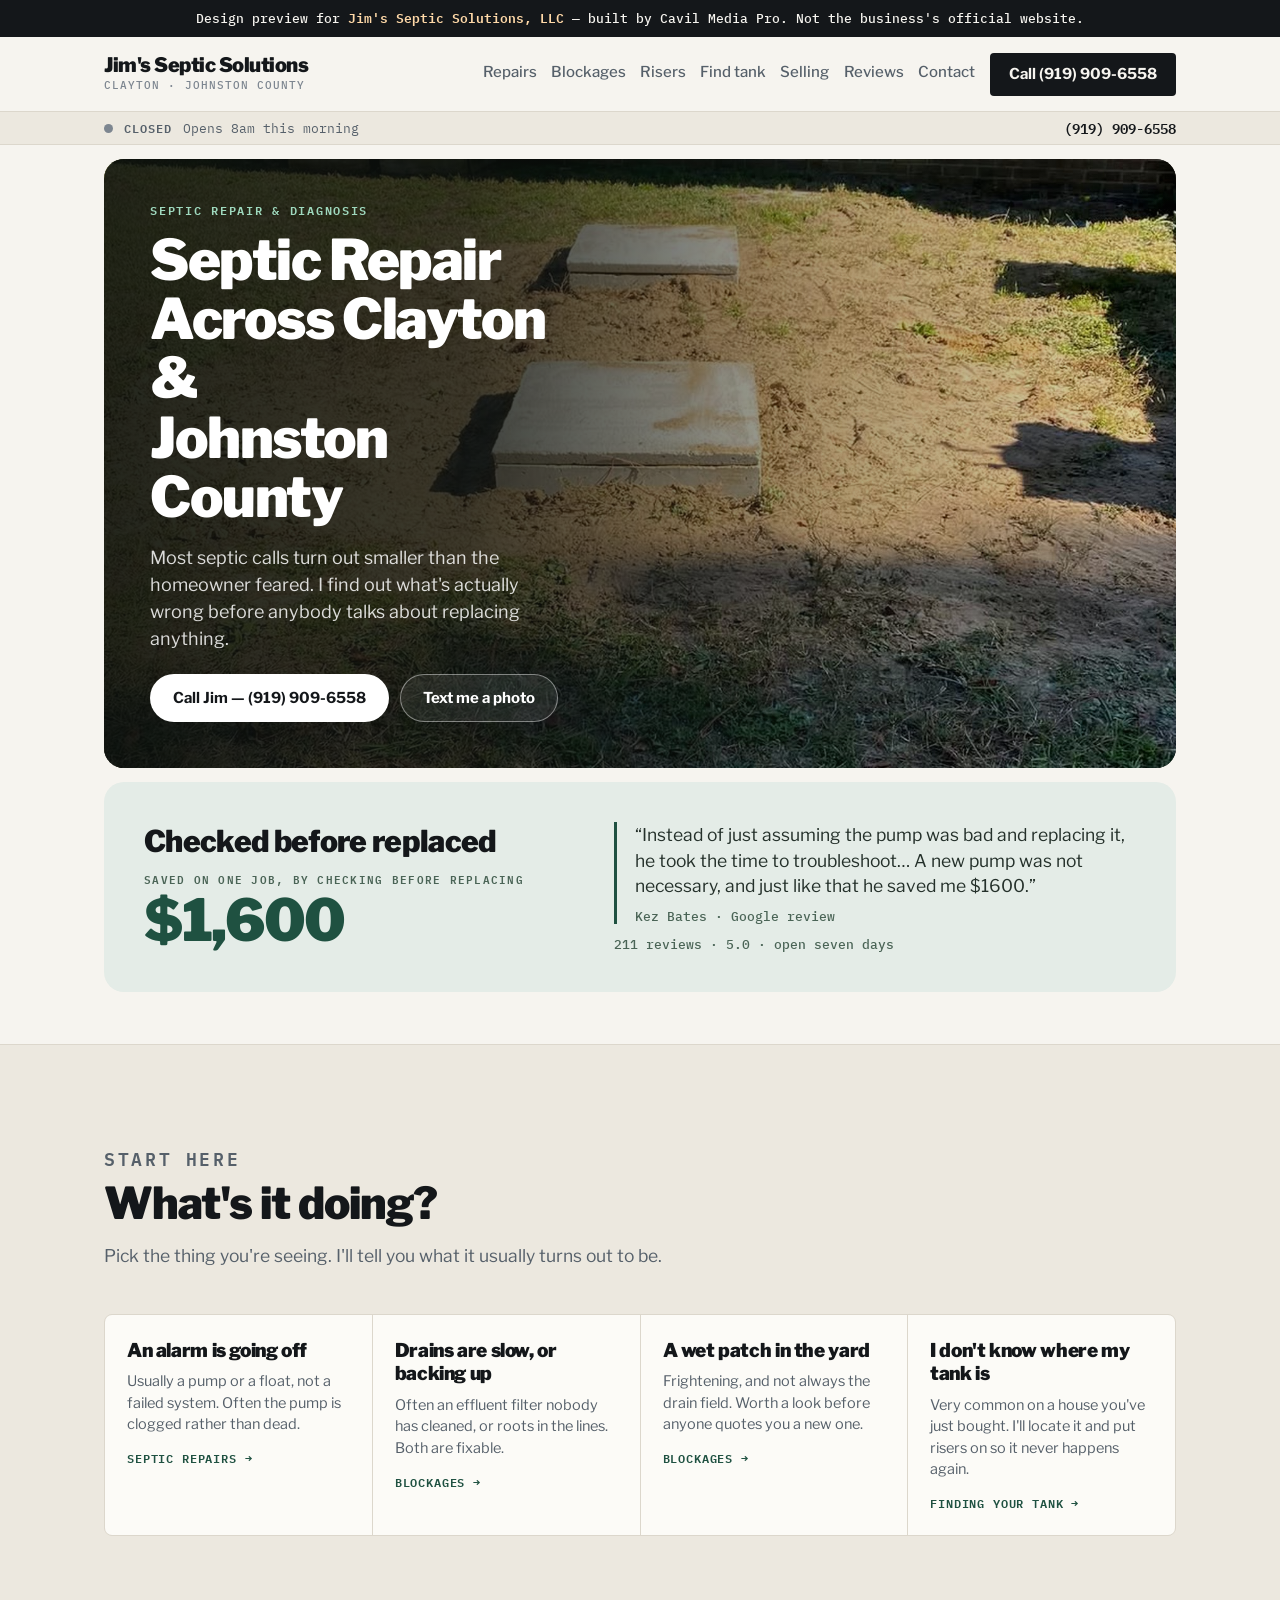
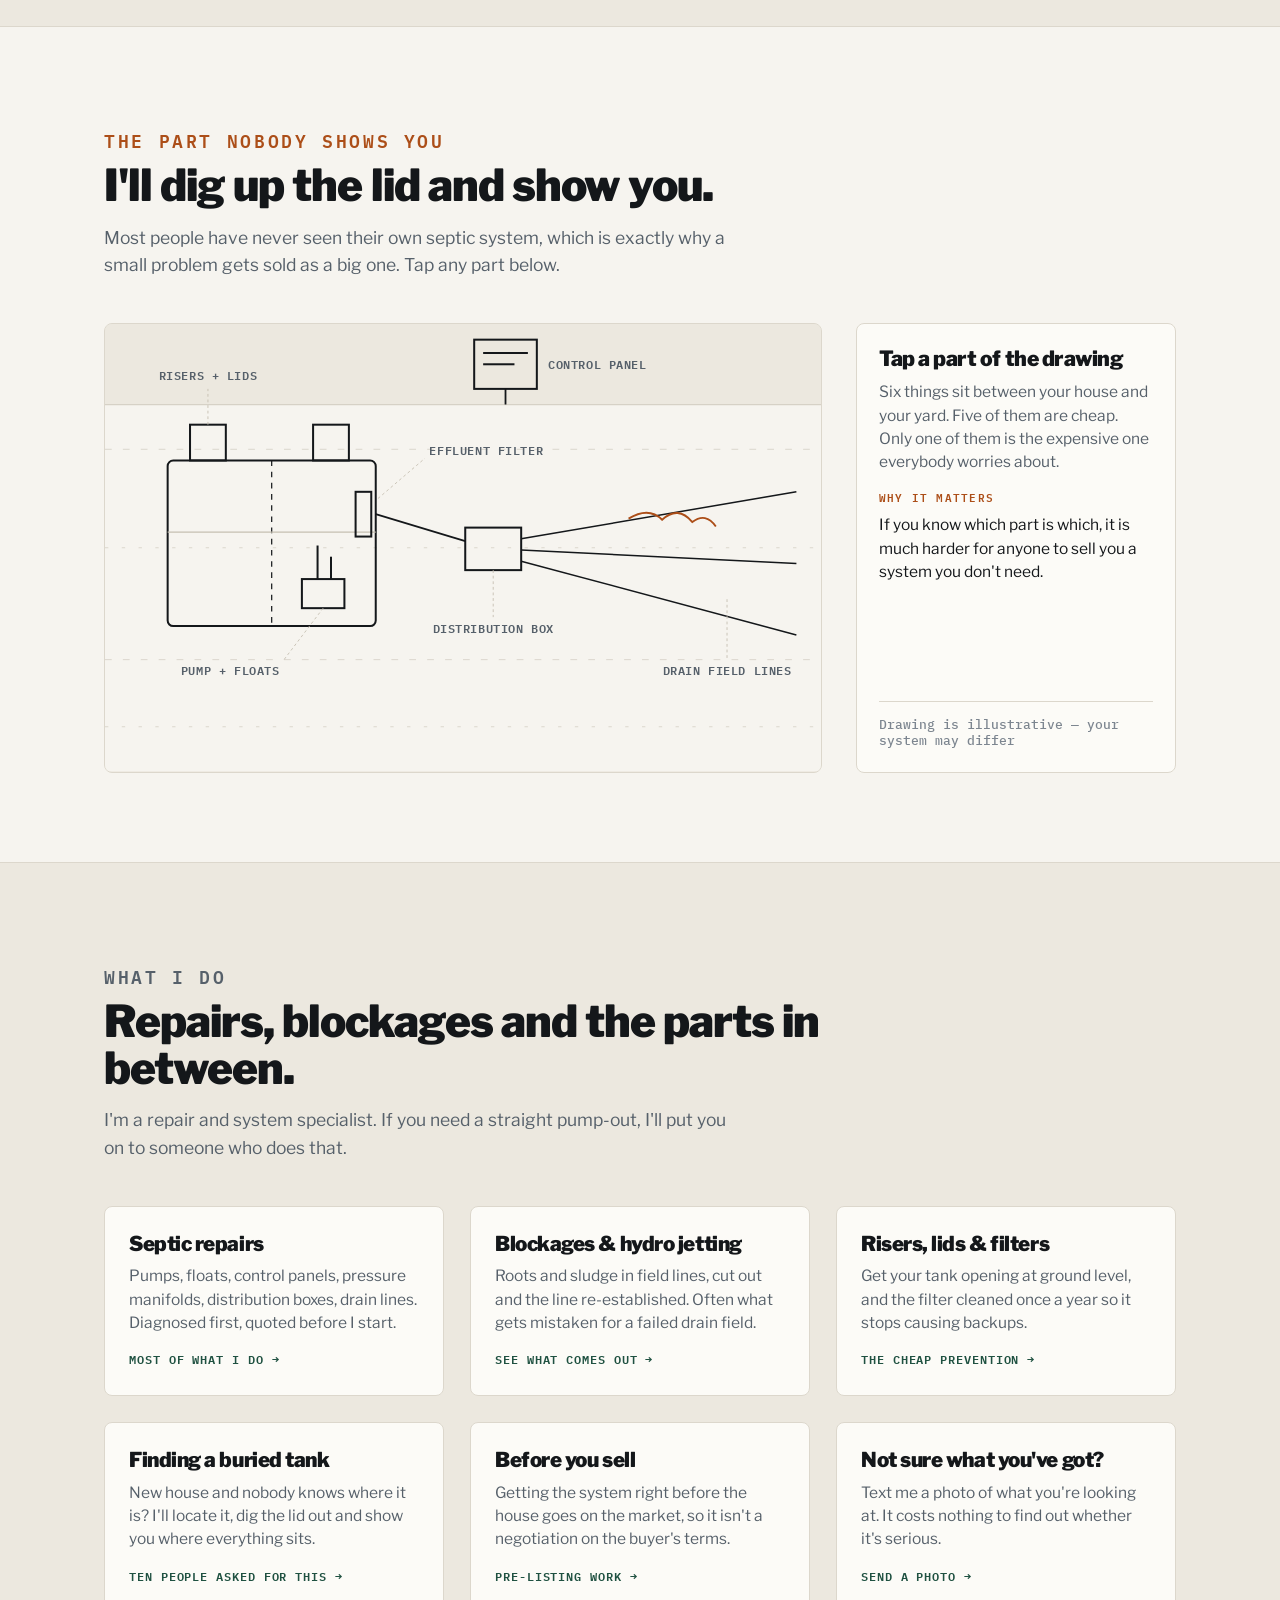
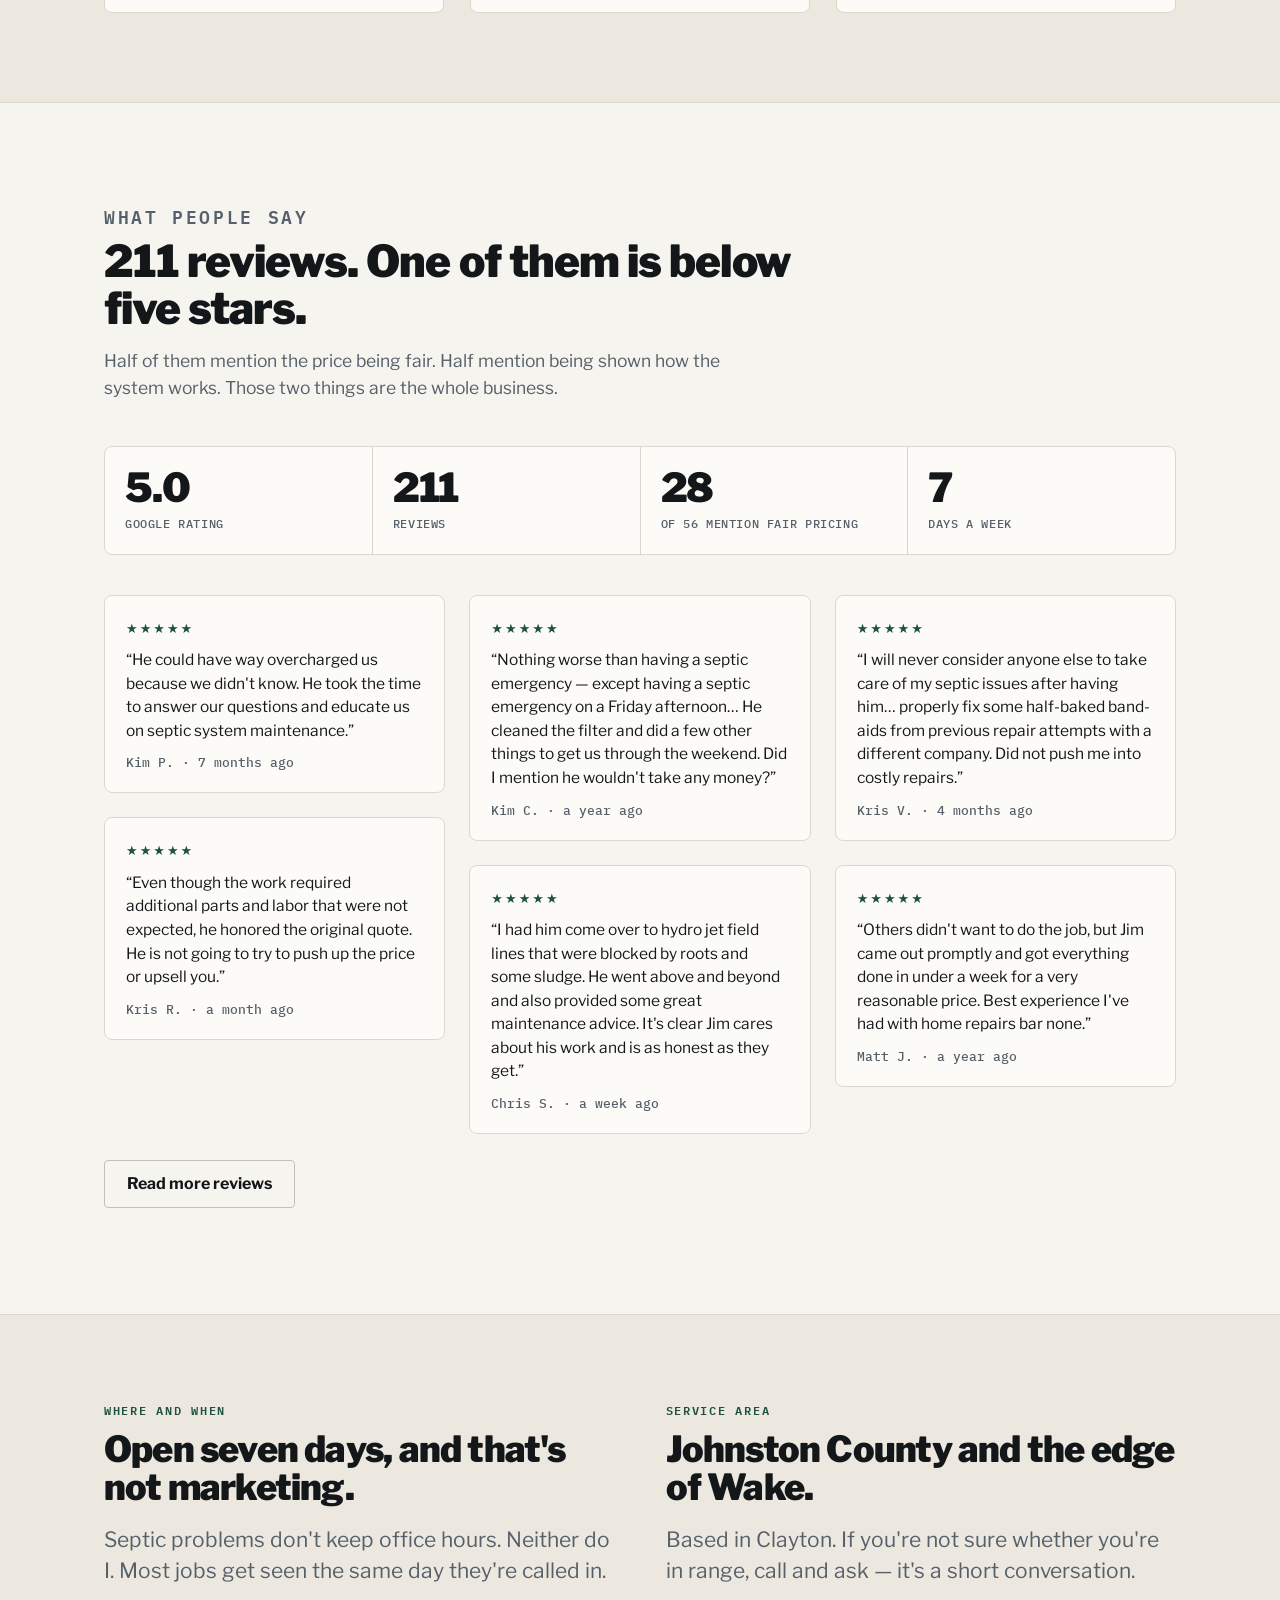
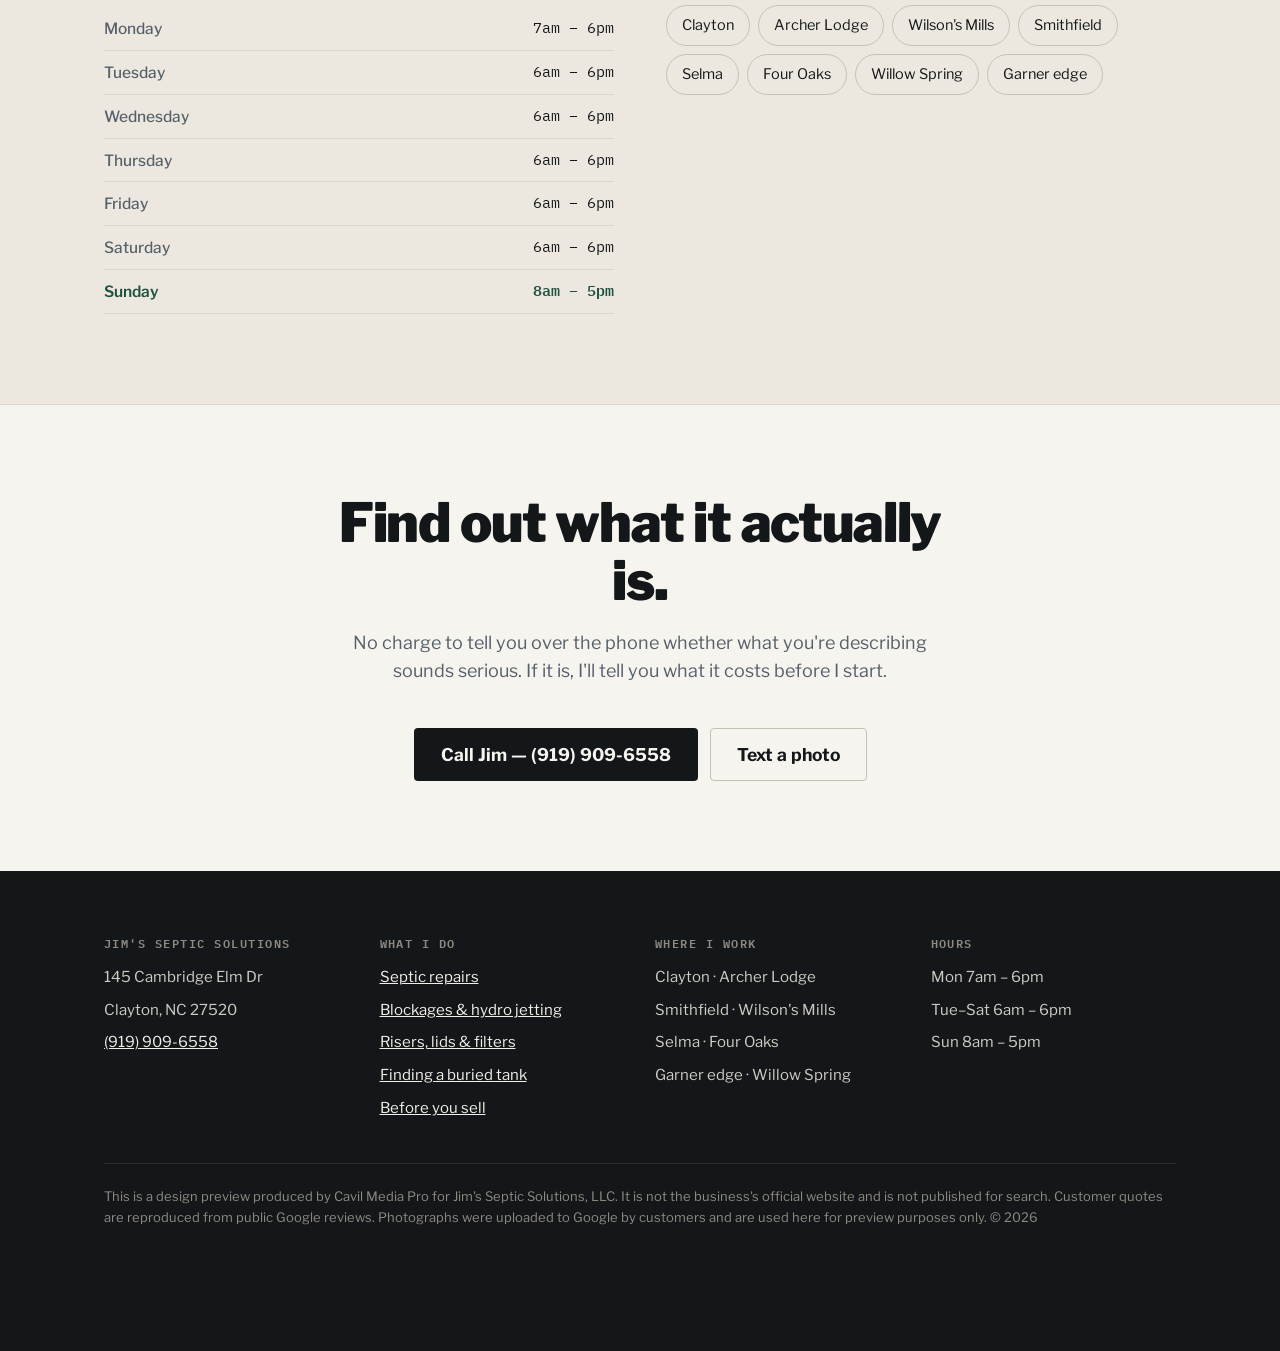
==== index.html @ 931495bd "Design preview for Jim's Septic Solutions, LLC Eight-page static site, hand-written HTML with one st" ====
<!DOCTYPE html>
<html lang="en">
<head>
<meta charset="utf-8">
<meta name="viewport" content="width=device-width,initial-scale=1">
<meta name="robots" content="noindex, nofollow">
<meta property="og:type" content="website">
<meta property="og:site_name" content="Jim's Septic Solutions — design preview">
<meta property="og:image" content="https://cavilmediapro.github.io/jims-septic-preview/og.png">
<meta property="og:image:width" content="1200">
<meta property="og:image:height" content="630">
<meta name="twitter:card" content="summary_large_image">
<meta name="twitter:image" content="https://cavilmediapro.github.io/jims-septic-preview/og.png">
<link rel="preconnect" href="https://fonts.googleapis.com">
<link rel="preconnect" href="https://fonts.gstatic.com" crossorigin>
<link href="https://fonts.googleapis.com/css2?family=Libre+Franklin:wght@400;500;600;700;900&family=IBM+Plex+Mono:wght@400;500;600&display=swap" rel="stylesheet">
<link rel="stylesheet" href="tokens.css">
<link rel="stylesheet" href="site.css">
<link rel="icon" href="data:image/svg+xml,%3Csvg xmlns=%27http://www.w3.org/2000/svg%27 viewBox=%270 0 32 32%27%3E%3Crect width=%2732%27 height=%2732%27 rx=%274%27 fill=%27%2314171A%27/%3E%3Ctext x=%2716%27 y=%2723%27 font-family=%27Helvetica,Arial%27 font-size=%2719%27 font-weight=%27700%27 fill=%27%23F6F4EF%27 text-anchor=%27middle%27%3EJ%3C/text%3E%3C/svg%3E">
<script type="application/ld+json">
{
  "@context": "https://schema.org",
  "@type": "LocalBusiness",
  "additionalType": "https://schema.org/HomeAndConstructionBusiness",
  "name": "Jim's Septic Solutions, LLC",
  "description": "Septic repair and system specialist serving Clayton and Johnston County, North Carolina.",
  "telephone": "+1-919-909-6558",
  "address": {
    "@type": "PostalAddress",
    "streetAddress": "145 Cambridge Elm Dr",
    "addressLocality": "Clayton",
    "addressRegion": "NC",
    "postalCode": "27520",
    "addressCountry": "US"
  },
  "geo": { "@type": "GeoCoordinates", "latitude": 35.579391, "longitude": -78.5367365 },
  "openingHoursSpecification": [
    { "@type": "OpeningHoursSpecification", "dayOfWeek": "Monday", "opens": "07:00", "closes": "18:00" },
    { "@type": "OpeningHoursSpecification", "dayOfWeek": ["Tuesday","Wednesday","Thursday","Friday","Saturday"], "opens": "06:00", "closes": "18:00" },
    { "@type": "OpeningHoursSpecification", "dayOfWeek": "Sunday", "opens": "08:00", "closes": "17:00" }
  ],
  "areaServed": [
    { "@type": "City", "name": "Clayton" }, { "@type": "City", "name": "Smithfield" },
    { "@type": "City", "name": "Selma" }, { "@type": "City", "name": "Four Oaks" },
    { "@type": "City", "name": "Archer Lodge" }, { "@type": "City", "name": "Wilson\u0027s Mills" },
    { "@type": "AdministrativeArea", "name": "Johnston County, NC" }
  ],
  "knowsAbout": ["Septic repair","Hydro jetting","Septic risers and lids","Effluent filters","Distribution boxes","Drain field lines","Septic pumps and floats"]
}
</script>
<title>Septic repair in Clayton, NC — Jim's Septic Solutions</title>
<meta name="description" content="Septic repair, blockages, risers and filters in Clayton and Johnston County. 211 Google reviews at 5.0. Open seven days. Call (919) 909-6558.">
<meta property="og:title" content="Septic repair in Clayton, NC — Jim's Septic Solutions">
<meta property="og:description" content="Septic repair, blockages, risers and filters in Clayton and Johnston County. 211 Google reviews at 5.0. Open seven days. Call (919) 909-6558.">
<meta property="og:url" content="https://cavilmediapro.github.io/jims-septic-preview/index.html">
<meta name="twitter:title" content="Septic repair in Clayton, NC — Jim's Septic Solutions">
<meta name="twitter:description" content="Septic repair, blockages, risers and filters in Clayton and Johnston County. 211 Google reviews at 5.0. Open seven days. Call (919) 909-6558.">
</head>
<body>
<div class="demo"><div class="wrap"><span>Design preview for <b>Jim's Septic Solutions, LLC</b> &mdash; built by Cavil Media Pro. Not the business's official website.</span></div></div>
<header class="hdr"><div class="wrap">
  <a class="brand" href="index.html" aria-current="page"><b>Jim's Septic Solutions</b><span>Clayton &middot; Johnston County</span></a>
  <button class="menubtn" aria-expanded="false" aria-controls="nav">Menu</button>
  <nav class="nav" id="nav" aria-label="Main">
    <a href="repair.html">Repairs</a>
    <a href="blockages.html">Blockages</a>
    <a href="risers.html">Risers</a>
    <a href="find-your-tank.html">Find tank</a>
    <a href="selling.html">Selling</a>
    <a href="reviews.html">Reviews</a>
    <a href="contact.html">Contact</a>
  </nav>
  <a class="btn btn-pri callbtn" href="tel:+19199096558">Call (919) 909-6558</a>
  <a class="btn quotebtn" href="sms:+19199096558">Free quote</a>
</div></header>
<div class="hours"><div class="wrap">
  <span class="dot"></span><span class="st">Open now</span>
  <span class="rest">&mdash;</span>
  <a class="tel" href="tel:+19199096558">(919) 909-6558</a>
</div></div>

<main>
<section class="hero dc"><div class="wrap">
  <div class="dccard">
    <img src="img/hero-risers.jpg" alt="Two finished septic access riser lids set flush in a lawn after a job in Johnston County" width="1800" height="971" fetchpriority="high">
    <div class="scrim"></div>
    <div class="in">
      <p class="kick">Septic repair &amp; diagnosis</p>
      <h1>
        <span class="ln"><i>Septic Repair</i></span>
        <span class="ln"><i>Across Clayton &amp;</i></span>
        <span class="ln"><i>Johnston County</i></span>
      </h1>
      <p class="lede">Most septic calls turn out smaller than the homeowner feared. I find out what's actually wrong before anybody talks about replacing anything.</p>
      <div class="btns">
        <a class="b w" href="tel:+19199096558">Call Jim &mdash; (919) 909-6558</a>
        <a class="b g" href="sms:+19199096558">Text me a photo</a>
      </div>
    </div>
  </div>

  <div class="proofpanel">
    <div>
      <h2>Checked before replaced</h2>
      <div class="lab">Saved on one job, by checking before replacing</div>
      <div class="fig" data-count="1600">$0</div>
    </div>
    <div>
      <blockquote>
        <p>&ldquo;Instead of just assuming the pump was bad and replacing it, he took the time to troubleshoot&hellip; A new pump was not necessary, and just like that he saved me $1600.&rdquo;</p>
        <cite>Kez Bates &middot; Google review</cite>
      </blockquote>
      <div class="meta">211 reviews &middot; 5.0 &middot; open seven days</div>
    </div>
  </div>
</div></section>

<section class="band sunk"><div class="wrap">
  <div class="shead up">
    <p class="kick">Start here</p>
    <h2>What's it doing?</h2>
    <p>Pick the thing you're seeing. I'll tell you what it usually turns out to be.</p>
  </div>
  <div class="triage up">
    <a href="repair.html">
      <div class="sym">An alarm is going off</div>
      <div class="ans">Usually a pump or a float, not a failed system. Often the pump is clogged rather than dead.</div>
      <div class="go">Septic repairs &rarr;</div>
    </a>
    <a href="blockages.html">
      <div class="sym">Drains are slow, or backing up</div>
      <div class="ans">Often an effluent filter nobody has cleaned, or roots in the lines. Both are fixable.</div>
      <div class="go">Blockages &rarr;</div>
    </a>
    <a href="blockages.html">
      <div class="sym">A wet patch in the yard</div>
      <div class="ans">Frightening, and not always the drain field. Worth a look before anyone quotes you a new one.</div>
      <div class="go">Blockages &rarr;</div>
    </a>
    <a href="find-your-tank.html">
      <div class="sym">I don't know where my tank is</div>
      <div class="ans">Very common on a house you've just bought. I'll locate it and put risers on so it never happens again.</div>
      <div class="go">Finding your tank &rarr;</div>
    </a>
  </div>
</div></section>

<section class="band"><div class="wrap">
  <div class="shead up">
    <p class="kick sig">The part nobody shows you</p>
    <h2>I'll dig up the lid and show you.</h2>
    <p>Most people have never seen their own septic system, which is exactly why a small problem gets sold as a big one. Tap any part below.</p>
  </div>
  <div class="cutwrap up">
    <div class="cutstage">
      <svg viewBox="0 0 640 400" role="img" aria-label="Cutaway drawing of a septic system. Select a part to read about it.">
        <rect x="0" y="0" width="640" height="72" fill="var(--c-sunk)"/>
        <g class="reveal">
          <rect x="0" y="72" width="640" height="328" fill="var(--c-paper)"/>
          <g class="soil">
            <line x1="0" y1="72" x2="640" y2="72" stroke-width="1.2"/>
            <line x1="0" y1="112" x2="640" y2="112" stroke-dasharray="6 10" stroke-width=".8"/>
            <line x1="0" y1="200" x2="640" y2="200" stroke-dasharray="3 12" stroke-width=".8"/>
            <line x1="0" y1="300" x2="640" y2="300" stroke-dasharray="6 10" stroke-width=".8"/>
            <line x1="0" y1="360" x2="640" y2="360" stroke-dasharray="3 12" stroke-width=".8"/>
          </g>
          <!-- tank -->
          <rect x="56" y="122" width="186" height="148" rx="5" fill="none" stroke="var(--c-ink)" stroke-width="1.8"/>
          <line x1="149" y1="122" x2="149" y2="270" stroke="var(--c-ink)" stroke-width="1.1" stroke-dasharray="5 5"/>
          <line x1="56" y1="186" x2="242" y2="186" stroke="var(--c-line2)" stroke-width="1"/>
          <!-- pipes -->
          <line x1="242" y1="170" x2="322" y2="194" stroke="var(--c-ink)" stroke-width="1.6"/>
          <line x1="358" y1="58" x2="358" y2="72" stroke="var(--c-ink)" stroke-width="1.6"/>
          <!-- field lines -->
          <line x1="372" y1="192" x2="618" y2="150" stroke="var(--c-ink)" stroke-width="1.3"/>
          <line x1="372" y1="202" x2="618" y2="214" stroke="var(--c-ink)" stroke-width="1.3"/>
          <line x1="372" y1="212" x2="618" y2="278" stroke="var(--c-ink)" stroke-width="1.3"/>
          <path d="M468 174 q18 -11 30 1 q14 -13 27 2 q12 -9 21 4" fill="none" stroke="var(--c-signal)" stroke-width="1.7"/>
        </g>

        <g class="part" data-name="Risers and lids"
           data-what="The way into your tank. If the lid is buried under a foot of dirt, nobody can inspect, pump or repair anything without digging first."
           data-goes="What goes wrong"
           data-fix="Lids crack, risers crack, or there are none at all. I install risers so the tank opens at ground level, and I've repaired cracked ones by plastic welding rather than replacing them."
           data-src="From his own Facebook post, and the Wyler Family review">
          <rect class="shape" x="76" y="90" width="32" height="32"/>
          <rect class="shape" x="186" y="90" width="32" height="32"/>
          <line class="lead" x1="92" y1="90" x2="92" y2="58"/>
          <text class="tag" x="92" y="50" text-anchor="middle">RISERS + LIDS</text>
          <rect class="hit" x="60" y="40" width="175" height="90"/>
        </g>

        <g class="part" data-name="The effluent filter"
           data-what="A cartridge in the outlet of your tank that stops solids reaching the drain field. It is the cheapest part of the whole system."
           data-goes="What goes wrong"
           data-fix="It clogs, and the symptoms look exactly like a failing system: slow drains, backing up, water where it shouldn't be. It needs pulling out and cleaning about once a year."
           data-src="His own words on Facebook, July 2026">
          <rect class="shape" x="224" y="150" width="14" height="40"/>
          <line class="lead" x1="244" y1="156" x2="286" y2="120"/>
          <text class="tag" x="290" y="117">EFFLUENT FILTER</text>
          <rect class="hit" x="216" y="104" width="160" height="92"/>
        </g>

        <g class="part" data-name="Pump and floats"
           data-what="On a pump system, this is what lifts effluent out to the field, and the floats tell it when to run."
           data-goes="What goes wrong"
           data-fix="When an alarm goes off, most people are told the pump is dead. Often it is clogged, or the wiring has been spliced badly by whoever came last. I troubleshoot it before anybody buys a new one."
           data-src="From the Kez Bates review">
          <rect class="shape" x="176" y="228" width="38" height="26"/>
          <line class="shape" x1="190" y1="228" x2="190" y2="198"/>
          <line class="shape" x1="202" y1="228" x2="202" y2="208"/>
          <line class="lead" x1="195" y1="254" x2="160" y2="300"/>
          <text class="tag" x="156" y="314" text-anchor="end">PUMP + FLOATS</text>
          <rect class="hit" x="60" y="220" width="160" height="104"/>
        </g>

        <g class="part" data-name="The control panel"
           data-what="The box on a post near the tank. It runs the pump and the alarm."
           data-goes="What goes wrong"
           data-fix="Panels corrode, breakers fail, and old wiring gets patched instead of fixed. It can be rewired and a new panel and post set without touching the rest of the system."
           data-src="From the Kris Robertson review">
          <rect class="shape" x="330" y="14" width="56" height="44"/>
          <line class="shape" x1="338" y1="26" x2="378" y2="26"/>
          <line class="shape" x1="338" y1="36" x2="366" y2="36"/>
          <text class="tag" x="396" y="40">CONTROL PANEL</text>
          <rect class="hit" x="322" y="6" width="190" height="66"/>
        </g>

        <g class="part" data-name="Distribution box"
           data-what="The junction that splits flow evenly between the drain field lines. Usually called a d-box."
           data-goes="What goes wrong"
           data-fix="Concrete d-boxes crumble, and then one line takes all the flow and drowns while the others stay dry. Replacing the box is a far smaller job than replacing a field."
           data-src="From the Matt Johnson and Franklin Williams reviews">
          <rect class="shape" x="322" y="182" width="50" height="38"/>
          <line class="lead" x1="347" y1="220" x2="347" y2="262"/>
          <text class="tag" x="347" y="276" text-anchor="middle">DISTRIBUTION BOX</text>
          <rect class="hit" x="312" y="172" width="120" height="112"/>
        </g>

        <g class="part" data-name="Drain field lines"
           data-what="The perforated pipes that let treated water soak back into the ground. This is the expensive part, and the part everyone is afraid of."
           data-goes="What goes wrong"
           data-fix="Roots and sludge block them. Hydro jetting cuts the roots out and re-establishes the line. A blocked field is not automatically a failed field."
           data-src="From the Chris Sexton review">
          <line class="shape" x1="470" y1="168" x2="560" y2="182" stroke-opacity="0"/>
          <line class="lead" x1="556" y1="246" x2="556" y2="300"/>
          <text class="tag" x="556" y="314" text-anchor="middle">DRAIN FIELD LINES</text>
          <rect class="hit" x="440" y="130" width="200" height="190"/>
        </g>
      </svg>
    </div>
    <aside class="cutinfo" aria-live="polite">
      <h3>Tap a part of the drawing</h3>
      <p class="what">Six things sit between your house and your yard. Five of them are cheap. Only one of them is the expensive one everybody worries about.</p>
      <div class="goes">Why it matters</div>
      <p class="fix">If you know which part is which, it is much harder for anyone to sell you a system you don't need.</p>
      <div class="hint">Drawing is illustrative &mdash; your system may differ</div>
    </aside>
  </div>
</div></section>

<section class="band sunk"><div class="wrap">
  <div class="shead up">
    <p class="kick">What I do</p>
    <h2>Repairs, blockages and the parts in between.</h2>
    <p>I'm a repair and system specialist. If you need a straight pump-out, I'll put you on to someone who does that.</p>
  </div>
  <div class="svcs up">
    <a class="svc" href="repair.html">
      <h3>Septic repairs</h3>
      <p>Pumps, floats, control panels, pressure manifolds, distribution boxes, drain lines. Diagnosed first, quoted before I start.</p>
      <span class="pill">Most of what I do &rarr;</span>
    </a>
    <a class="svc" href="blockages.html">
      <h3>Blockages &amp; hydro jetting</h3>
      <p>Roots and sludge in field lines, cut out and the line re-established. Often what gets mistaken for a failed drain field.</p>
      <span class="pill">See what comes out &rarr;</span>
    </a>
    <a class="svc" href="risers.html">
      <h3>Risers, lids &amp; filters</h3>
      <p>Get your tank opening at ground level, and the filter cleaned once a year so it stops causing backups.</p>
      <span class="pill">The cheap prevention &rarr;</span>
    </a>
    <a class="svc" href="find-your-tank.html">
      <h3>Finding a buried tank</h3>
      <p>New house and nobody knows where it is? I'll locate it, dig the lid out and show you where everything sits.</p>
      <span class="pill">Ten people asked for this &rarr;</span>
    </a>
    <a class="svc" href="selling.html">
      <h3>Before you sell</h3>
      <p>Getting the system right before the house goes on the market, so it isn't a negotiation on the buyer's terms.</p>
      <span class="pill">Pre-listing work &rarr;</span>
    </a>
    <a class="svc" href="contact.html">
      <h3>Not sure what you've got?</h3>
      <p>Text me a photo of what you're looking at. It costs nothing to find out whether it's serious.</p>
      <span class="pill">Send a photo &rarr;</span>
    </a>
  </div>
</div></section>

<section class="band"><div class="wrap">
  <div class="shead up">
    <p class="kick">What people say</p>
    <h2>211 reviews. One of them is below five stars.</h2>
    <p>Half of them mention the price being fair. Half mention being shown how the system works. Those two things are the whole business.</p>
  </div>
  <div class="statrow up">
    <div class="stat"><b>5.0</b><span>Google rating</span></div>
    <div class="stat"><b>211</b><span>Reviews</span></div>
    <div class="stat"><b>28</b><span>Of 56 mention fair pricing</span></div>
    <div class="stat"><b>7</b><span>Days a week</span></div>
  </div>
  <div class="revgrid up">
    <div class="rev"><div class="stars">&#9733;&#9733;&#9733;&#9733;&#9733;</div>
      <p>&ldquo;He could have way overcharged us because we didn't know. He took the time to answer our questions and educate us on septic system maintenance.&rdquo;</p>
      <cite>Kim P. &middot; 7 months ago</cite></div>
    <div class="rev"><div class="stars">&#9733;&#9733;&#9733;&#9733;&#9733;</div>
      <p>&ldquo;Even though the work required additional parts and labor that were not expected, he honored the original quote. He is not going to try to push up the price or upsell you.&rdquo;</p>
      <cite>Kris R. &middot; a month ago</cite></div>
    <div class="rev"><div class="stars">&#9733;&#9733;&#9733;&#9733;&#9733;</div>
      <p>&ldquo;Nothing worse than having a septic emergency &mdash; except having a septic emergency on a Friday afternoon&hellip; He cleaned the filter and did a few other things to get us through the weekend. Did I mention he wouldn't take any money?&rdquo;</p>
      <cite>Kim C. &middot; a year ago</cite></div>
    <div class="rev"><div class="stars">&#9733;&#9733;&#9733;&#9733;&#9733;</div>
      <p>&ldquo;I had him come over to hydro jet field lines that were blocked by roots and some sludge. He went above and beyond and also provided some great maintenance advice. It's clear Jim cares about his work and is as honest as they get.&rdquo;</p>
      <cite>Chris S. &middot; a week ago</cite></div>
    <div class="rev"><div class="stars">&#9733;&#9733;&#9733;&#9733;&#9733;</div>
      <p>&ldquo;I will never consider anyone else to take care of my septic issues after having him&hellip; properly fix some half-baked band-aids from previous repair attempts with a different company. Did not push me into costly repairs.&rdquo;</p>
      <cite>Kris V. &middot; 4 months ago</cite></div>
    <div class="rev"><div class="stars">&#9733;&#9733;&#9733;&#9733;&#9733;</div>
      <p>&ldquo;Others didn't want to do the job, but Jim came out promptly and got everything done in under a week for a very reasonable price. Best experience I've had with home repairs bar none.&rdquo;</p>
      <cite>Matt J. &middot; a year ago</cite></div>
  </div>
  <p class="up" style="margin-top:26px"><a class="btn btn-sec" href="reviews.html">Read more reviews</a></p>
</div></section>

<section class="band sunk"><div class="wrap">
  <div class="areacols">
    <div class="up">
      <p class="kick">Where and when</p>
      <h2 style="font-size:clamp(25px,3.4vw,36px);margin:13px 0 18px">Open seven days, and that's not marketing.</h2>
      <p class="lede" style="margin-bottom:20px">Septic problems don't keep office hours. Neither do I. Most jobs get seen the same day they're called in.</p>
      <table class="hrs">
        <tr data-day="1"><th>Monday</th><td>7am &ndash; 6pm</td></tr>
        <tr data-day="2"><th>Tuesday</th><td>6am &ndash; 6pm</td></tr>
        <tr data-day="3"><th>Wednesday</th><td>6am &ndash; 6pm</td></tr>
        <tr data-day="4"><th>Thursday</th><td>6am &ndash; 6pm</td></tr>
        <tr data-day="5"><th>Friday</th><td>6am &ndash; 6pm</td></tr>
        <tr data-day="6"><th>Saturday</th><td>6am &ndash; 6pm</td></tr>
        <tr data-day="0"><th>Sunday</th><td>8am &ndash; 5pm</td></tr>
      </table>
    </div>
    <div class="up">
      <p class="kick">Service area</p>
      <h2 style="font-size:clamp(25px,3.4vw,36px);margin:13px 0 18px">Johnston County and the edge of Wake.</h2>
      <p class="lede" style="margin-bottom:18px">Based in Clayton. If you're not sure whether you're in range, call and ask &mdash; it's a short conversation.</p>
      <ul class="towns">
        <li><a href="contact.html">Clayton</a></li>
        <li><a href="contact.html">Archer Lodge</a></li>
        <li><a href="contact.html">Wilson's Mills</a></li>
        <li><a href="contact.html">Smithfield</a></li>
        <li><a href="contact.html">Selma</a></li>
        <li><a href="contact.html">Four Oaks</a></li>
        <li><a href="contact.html">Willow Spring</a></li>
        <li><a href="contact.html">Garner edge</a></li>
      </ul>
    </div>
  </div>
</div></section>

<section class="band"><div class="wrap narrow closing up">
  <h2>Find out what it actually is.</h2>
  <p>No charge to tell you over the phone whether what you're describing sounds serious. If it is, I'll tell you what it costs before I start.</p>
  <div class="herocta" style="justify-content:center">
    <a class="btn btn-pri btn-lg" href="tel:+19199096558">Call Jim &mdash; (919) 909-6558</a>
    <a class="btn btn-sec btn-lg" href="sms:+19199096558">Text a photo</a>
  </div>
</div></section>
</main>
<footer class="ft"><div class="wrap">
  <div class="cols">
    <div>
      <h4>Jim's Septic Solutions</h4>
      <ul>
        <li>145 Cambridge Elm Dr</li>
        <li>Clayton, NC 27520</li>
        <li><a href="tel:+19199096558">(919) 909-6558</a></li>
      </ul>
    </div>
    <div>
      <h4>What I do</h4>
      <ul>
        <li><a href="repair.html">Septic repairs</a></li>
        <li><a href="blockages.html">Blockages &amp; hydro jetting</a></li>
        <li><a href="risers.html">Risers, lids &amp; filters</a></li>
        <li><a href="find-your-tank.html">Finding a buried tank</a></li>
        <li><a href="selling.html">Before you sell</a></li>
      </ul>
    </div>
    <div>
      <h4>Where I work</h4>
      <ul>
        <li>Clayton &middot; Archer Lodge</li>
        <li>Smithfield &middot; Wilson's Mills</li>
        <li>Selma &middot; Four Oaks</li>
        <li>Garner edge &middot; Willow Spring</li>
      </ul>
    </div>
    <div>
      <h4>Hours</h4>
      <ul>
        <li>Mon 7am &ndash; 6pm</li>
        <li>Tue&ndash;Sat 6am &ndash; 6pm</li>
        <li>Sun 8am &ndash; 5pm</li>
      </ul>
    </div>
  </div>
  <p class="fine">This is a design preview produced by Cavil Media Pro for Jim's Septic Solutions, LLC. It is not the business's official website and is not published for search. Customer quotes are reproduced from public Google reviews. Photographs were uploaded to Google by customers and are used here for preview purposes only. &copy; <span data-year></span></p>
</div></footer>
<nav class="callbar" aria-label="Quick contact">
  <a href="tel:+19199096558">Call Jim</a>
  <a class="alt" href="sms:+19199096558">Text a photo</a>
</nav>
<script src="site.js"></script>

</body>
</html>
---- tokens.css ----
/* Generated from tokens.json — do not edit by hand. */
:root {
  --c-paper: oklch(96.73% 0.0070 88.64);       /* #F6F4EF */
  --c-surface: oklch(98.77% 0.0054 95.10);       /* #FCFBF7 */
  --c-sunk: oklch(93.16% 0.0128 86.83);       /* #ECE8DF */
  --c-ink: oklch(20.27% 0.0076 248.20);       /* #14171A */
  --c-muted: oklch(48.40% 0.0204 248.25);       /* #56606A */
  --c-faint: oklch(61.59% 0.0185 250.94);       /* #7D8690 */
  --c-line: oklch(88.01% 0.0159 86.43);       /* #DCD7CC */
  --c-line2: oklch(80.88% 0.0204 87.53);       /* #C6C0B2 */
  --c-green: oklch(39.56% 0.0607 169.28);       /* #1F5141 */
  --c-green2: oklch(48.05% 0.0730 169.54);       /* #2C6B57 */
  --c-greenpale: oklch(93.56% 0.0108 158.84);       /* #E4ECE7 */
  --c-signal: oklch(53.61% 0.1384 45.85);       /* #AC4E18 */
  --c-signalpale: oklch(93.67% 0.0230 61.23);       /* #F6E7DB */
  --c-white: oklch(100.00% 0.0000 89.88);       /* #FFFFFF */
  --r-sm: 3px;
  --r-md: 4px;
  --r-lg: 8px;
  --r-xl: 14px;
  --m-out: cubic-bezier(.2,.75,.25,1);
  --m-inout: cubic-bezier(.4,0,.2,1);
  --m-hover: 180ms;
  --m-enter: 420ms;
  --m-head: 720ms;
  --m-scene: 1250ms;
  --m-stagger: 90ms;
  --m-rise: 12px;
  --font-display: 'Libre Franklin', system-ui, -apple-system, 'Segoe UI', sans-serif;
  --font-mono: 'IBM Plex Mono', ui-monospace, Menlo, monospace;
  --background: oklch(96.73% 0.0070 88.64);
  --foreground: oklch(20.27% 0.0076 248.20);
  --card: oklch(98.77% 0.0054 95.10);
  --card-foreground: oklch(20.27% 0.0076 248.20);
  --popover: oklch(98.77% 0.0054 95.10);
  --popover-foreground: oklch(20.27% 0.0076 248.20);
  --primary: oklch(39.56% 0.0607 169.28);
  --primary-foreground: oklch(100.00% 0.0000 89.88);
  --secondary: oklch(93.16% 0.0128 86.83);
  --secondary-foreground: oklch(20.27% 0.0076 248.20);
  --muted: oklch(93.16% 0.0128 86.83);
  --muted-foreground: oklch(48.40% 0.0204 248.25);
  --accent: oklch(93.67% 0.0230 61.23);
  --accent-foreground: oklch(53.61% 0.1384 45.85);
  --destructive: oklch(53.61% 0.1384 45.85);
  --destructive-foreground: oklch(100.00% 0.0000 89.88);
  --border: oklch(88.01% 0.0159 86.43);
  --input: oklch(80.88% 0.0204 87.53);
  --ring: oklch(48.05% 0.0730 169.54);
  --radius: 4px;
}
---- site.css ----
/* Jim's Septic Solutions — "The Second Opinion"
   Design system applied. Tokens live in tokens.css (generated from tokens.json). */

*,*::before,*::after{box-sizing:border-box}
html{-webkit-text-size-adjust:100%}
body{margin:0;background:var(--c-paper);color:var(--c-ink);
  font:400 17px/1.58 var(--font-display);-webkit-font-smoothing:antialiased}
img{max-width:100%;display:block}
a{color:inherit}
h1,h2,h3,h4{margin:0;letter-spacing:-.022em;line-height:1.06;font-weight:900}
p{margin:0 0 1em}
.wrap{max-width:1140px;margin:0 auto;padding:0 clamp(18px,4vw,34px)}
.narrow{max-width:760px}
.mono{font-family:var(--font-mono);font-variant-numeric:tabular-nums}
.kick{font:600 11.5px/1 var(--font-mono);letter-spacing:.15em;text-transform:uppercase;color:var(--c-green)}
.kick.sig{color:var(--c-signal)}
.lede{font-size:clamp(18px,2.1vw,21px);line-height:1.5;color:var(--c-muted)}
.sr{position:absolute;width:1px;height:1px;overflow:hidden;clip:rect(0 0 0 0);white-space:nowrap}
:focus-visible{outline:2.5px solid var(--c-green2);outline-offset:3px;border-radius:2px}

/* ---------- demo banner ---------- */
.demo{background:var(--c-ink);color:var(--c-paper);font:500 13px/1.4 var(--font-mono);padding:9px 0}
.demo .wrap{display:flex;gap:10px;align-items:center;justify-content:center;text-align:center;flex-wrap:wrap}
.demo b{color:#FFD9A8;font-weight:600}

/* ---------- header ---------- */
.hdr{border-bottom:1px solid var(--c-line);background:var(--c-paper);position:relative;z-index:30}
.hdr .wrap{display:flex;align-items:center;gap:clamp(8px,1.2vw,18px);min-height:74px;flex-wrap:nowrap}
.brand{display:flex;flex-direction:column;text-decoration:none;flex:0 0 auto}
.brand b{font:900 20px/1 var(--font-display);letter-spacing:-.025em}
.brand span{font:500 10.5px/1.3 var(--font-mono);letter-spacing:.1em;text-transform:uppercase;color:var(--c-faint);margin-top:4px}
.nav{display:flex;gap:clamp(9px,1.1vw,17px);margin-left:auto;align-items:center;min-width:0}
.nav a{white-space:nowrap;font-size:15px;font-weight:500;text-decoration:none;color:var(--c-muted);padding:6px 0;border-bottom:2px solid transparent}
.nav a:hover{color:var(--c-ink)}
.nav a[aria-current="page"]{color:var(--c-ink);border-bottom-color:var(--c-green)}
.hdr .callbtn,.hdr .quotebtn{flex:0 0 auto}
.hdr .quotebtn{background:var(--c-green);color:#fff;border-radius:999px;padding:12px 17px;font-size:14.5px;white-space:nowrap}
.hdr .quotebtn:hover{background:var(--c-green2)}
.menubtn{display:none;margin-left:auto;background:none;border:1px solid var(--c-line2);border-radius:var(--r-md);
  padding:9px 13px;font:600 14px var(--font-display);cursor:pointer}
@media(max-width:1180px){.nav a{font-size:14.2px}}
@media(max-width:1040px){.hdr .callbtn{padding:13px 16px;font-size:15px}}
@media(max-width:1340px){.hdr .quotebtn{display:none}}
@media(max-width:900px){
  .nav{display:none}
  .nav.open{display:flex;position:absolute;top:100%;left:0;right:0;background:var(--c-surface);
    border-bottom:1px solid var(--c-line);flex-direction:column;align-items:stretch;gap:0;padding:6px 0;
    box-shadow:0 18px 40px -22px rgba(20,23,26,.4)}
  .nav.open a{padding:13px clamp(18px,4vw,34px);border-bottom:0;font-size:16.5px;white-space:normal}
  .menubtn{display:block}
  .hdr .callbtn{display:none}
}

/* ---------- open / closed strip ---------- */
.hours{background:var(--c-sunk);border-bottom:1px solid var(--c-line)}
.hours .wrap{display:flex;align-items:center;gap:11px;padding-top:9px;padding-bottom:9px;flex-wrap:wrap}
.hours .dot{width:9px;height:9px;border-radius:50%;background:var(--c-green);flex:0 0 auto}
.hours .dot.shut{background:var(--c-faint)}
.hours .st{font:600 12px/1 var(--font-mono);letter-spacing:.09em;text-transform:uppercase;color:var(--c-green)}
.hours .st.shut{color:var(--c-muted)}
.hours .rest{font:400 13px/1 var(--font-mono);color:var(--c-muted)}
.hours .tel{margin-left:auto;font:600 14px/1 var(--font-mono);text-decoration:none;color:var(--c-ink)}

/* ---------- buttons ---------- */
.hdr .callbtn{white-space:nowrap;padding:13px 18px;font-size:15px}
.btn{display:inline-flex;align-items:center;justify-content:center;gap:9px;border:1.5px solid transparent;
  border-radius:var(--r-md);font:700 16px/1 var(--font-display);padding:15px 22px;cursor:pointer;
  text-decoration:none;transition:background var(--m-hover) var(--m-out),color var(--m-hover) var(--m-out),
  border-color var(--m-hover) var(--m-out),transform var(--m-hover) var(--m-out)}
.btn:active{transform:translateY(1px)}
.btn-pri{background:var(--c-ink);color:var(--c-paper)}
.btn-pri:hover{background:var(--c-green)}
.btn-sec{background:transparent;color:var(--c-ink);border-color:var(--c-line2)}
.btn-sec:hover{border-color:var(--c-ink);background:var(--c-surface)}
.btn-lg{font-size:17.5px;padding:17px 26px}

/* ---------- hero ---------- */
.hero{padding:clamp(40px,7vw,86px) 0 clamp(34px,5vw,60px)}
.hero h1{font-size:clamp(38px,7.1vw,78px);max-width:15ch;margin:18px 0 0}
.hero h1 .ln{display:block;overflow:hidden}
.hero h1 .ln>i{display:block;font-style:normal;transform:translateY(104%);opacity:0;
  animation:rise var(--m-head) var(--m-out) forwards}
.hero h1 .ln:nth-child(2)>i{animation-delay:var(--m-stagger)}
.hero h1 .ln:nth-child(3)>i{animation-delay:calc(var(--m-stagger)*2)}
@keyframes rise{to{transform:translateY(0);opacity:1}}
.hero .sub{margin:26px 0 0;max-width:46ch;font-size:clamp(17px,2vw,20px);line-height:1.5;color:var(--c-muted)}
.heroproof{display:grid;grid-template-columns:minmax(0,1.05fr) minmax(0,1fr);gap:clamp(22px,4vw,54px);
  align-items:end;margin-top:clamp(30px,4.5vw,50px)}
@media(max-width:820px){.heroproof{grid-template-columns:1fr;align-items:start;gap:26px}}
.saved .lab{font:600 11px/1.35 var(--font-mono);letter-spacing:.12em;text-transform:uppercase;color:var(--c-muted);margin-bottom:9px}
.saved .fig{font:900 clamp(50px,8.6vw,86px)/.92 var(--font-display);letter-spacing:-.035em;color:var(--c-green);font-variant-numeric:tabular-nums}
.saved .because{margin-top:11px;font-size:15.5px;color:var(--c-muted);max-width:30ch}
blockquote.pull{margin:0;border-left:3px solid var(--c-green);padding-left:19px}
blockquote.pull p{font-size:clamp(17px,2vw,19.5px);line-height:1.46;margin:0 0 9px}
blockquote.pull cite{font:500 13px var(--font-mono);color:var(--c-muted);font-style:normal}
.herocta{display:flex;gap:12px;flex-wrap:wrap;align-items:center;margin-top:clamp(28px,4vw,42px)}
.herocta .note{font:500 13.5px var(--font-mono);color:var(--c-muted)}

/* ---------- section furniture ---------- */
section.band{padding:clamp(48px,7vw,96px) 0;border-top:1px solid var(--c-line)}
section.band.sunk{background:var(--c-sunk)}
.shead{max-width:60ch;margin-bottom:clamp(26px,3.6vw,44px)}
.shead h2{font-size:clamp(27px,4.1vw,44px);margin:13px 0 0}
.shead p{margin:15px 0 0;font-size:17.5px;color:var(--c-muted);max-width:52ch}

/* ---------- triage ---------- */
.triage{display:grid;grid-template-columns:repeat(auto-fit,minmax(224px,1fr));gap:1px;background:var(--c-line);
  border:1px solid var(--c-line);border-radius:var(--r-lg);overflow:hidden}
.triage a{background:var(--c-surface);padding:24px 22px 22px;text-decoration:none;display:block;
  transition:background var(--m-hover) var(--m-out)}
.triage a:hover{background:var(--c-greenpale)}
.triage .sym{font:900 19px/1.25 var(--font-display);letter-spacing:-.02em;margin-bottom:9px}
.triage .ans{font-size:14.5px;line-height:1.47;color:var(--c-muted)}
.triage .go{margin-top:13px;font:600 12px var(--font-mono);letter-spacing:.07em;text-transform:uppercase;color:var(--c-green)}

/* ---------- cutaway ---------- */
.cutwrap{display:grid;grid-template-columns:minmax(0,1fr) 320px;gap:clamp(18px,3vw,34px);align-items:stretch}
@media(max-width:900px){.cutwrap{grid-template-columns:1fr}}
.cutstage{background:var(--c-sunk);border:1px solid var(--c-line);border-radius:var(--r-lg);overflow:hidden;position:relative}
section.band.sunk .cutstage{background:var(--c-surface)}
.cutstage svg{display:block;width:100%;height:auto}
.part{cursor:pointer}
.part .hit{fill:transparent}
.part .shape{fill:none;stroke:var(--c-ink);stroke-width:1.8;transition:stroke var(--m-hover) var(--m-out)}
.part .tag{font:600 10.5px var(--font-mono);fill:var(--c-muted);letter-spacing:.05em;transition:fill var(--m-hover) var(--m-out)}
.part .lead{stroke:var(--c-line2);stroke-width:.8;stroke-dasharray:2.5 2.5}
.part:hover .shape,.part[aria-pressed="true"] .shape{stroke:var(--c-signal);stroke-width:2.6}
.part:hover .tag,.part[aria-pressed="true"] .tag{fill:var(--c-signal)}
.soil line{stroke:var(--c-line2);opacity:.6}
.reveal{clip-path:inset(0 0 100% 0)}
.reveal.shown{animation:dig var(--m-scene) var(--m-out) forwards}
@keyframes dig{to{clip-path:inset(0 0 0 0)}}
.cutinfo{background:var(--c-surface);border:1px solid var(--c-line);border-radius:var(--r-lg);padding:24px 22px;
  display:flex;flex-direction:column}
section.band.sunk .cutinfo{background:var(--c-paper)}
.cutinfo h3{font-size:21px;margin:0 0 10px}
.cutinfo .what{font-size:15.5px;line-height:1.5;color:var(--c-muted);margin:0 0 14px}
.cutinfo .goes{font:600 11px var(--font-mono);letter-spacing:.11em;text-transform:uppercase;color:var(--c-signal);margin-bottom:7px}
.cutinfo .fix{font-size:15.5px;line-height:1.5;margin:0 0 16px}
.cutinfo .hint{margin-top:auto;font:500 12.5px var(--font-mono);color:var(--c-faint);padding-top:14px;border-top:1px solid var(--c-line)}

/* ---------- services ---------- */
.svcs{display:grid;grid-template-columns:repeat(auto-fit,minmax(272px,1fr));gap:clamp(16px,2.4vw,26px)}
.svc{background:var(--c-surface);border:1px solid var(--c-line);border-radius:var(--r-lg);padding:26px 24px;
  text-decoration:none;display:flex;flex-direction:column;transition:border-color var(--m-hover) var(--m-out),transform var(--m-hover) var(--m-out)}
.svc:hover{border-color:var(--c-ink);transform:translateY(-2px)}
.svc h3{font-size:20.5px;margin:0 0 10px}
.svc p{font-size:15.5px;line-height:1.5;color:var(--c-muted);margin:0 0 15px}
.svc .pill{margin-top:auto;font:600 11.5px var(--font-mono);letter-spacing:.08em;text-transform:uppercase;color:var(--c-green)}

/* ---------- proof ---------- */
.revgrid{columns:3 300px;column-gap:clamp(16px,2.3vw,24px)}
.rev{break-inside:avoid;background:var(--c-surface);border:1px solid var(--c-line);border-radius:var(--r-lg);
  padding:22px 21px;margin-bottom:clamp(16px,2.3vw,24px)}
section.band.sunk .rev{background:var(--c-paper)}
.rev .stars{color:var(--c-green);font-size:13px;letter-spacing:2px;margin-bottom:10px}
.rev p{font-size:15.5px;line-height:1.52;margin:0 0 12px}
.rev cite{font:500 12.5px var(--font-mono);color:var(--c-muted);font-style:normal;display:block}
.statrow{display:grid;grid-template-columns:repeat(auto-fit,minmax(150px,1fr));gap:1px;background:var(--c-line);
  border:1px solid var(--c-line);border-radius:var(--r-lg);overflow:hidden;margin-bottom:clamp(26px,3.6vw,40px)}
.stat{background:var(--c-surface);padding:21px 20px}
section.band.sunk .stat{background:var(--c-paper)}
.stat b{display:block;font:900 clamp(29px,3.9vw,40px)/1 var(--font-display);letter-spacing:-.03em;font-variant-numeric:tabular-nums}
.stat span{display:block;margin-top:8px;font:500 12px/1.4 var(--font-mono);letter-spacing:.05em;text-transform:uppercase;color:var(--c-muted)}

/* ---------- area ---------- */
.areacols{display:grid;grid-template-columns:minmax(0,1fr) minmax(0,1fr);gap:clamp(24px,4vw,56px)}
@media(max-width:800px){.areacols{grid-template-columns:1fr}}
.towns{display:flex;flex-wrap:wrap;gap:8px;margin-top:4px;padding:0;list-style:none}
.towns li a{display:block;text-decoration:none;border:1px solid var(--c-line2);border-radius:999px;
  padding:8px 15px;font-size:14.5px;transition:background var(--m-hover) var(--m-out),border-color var(--m-hover) var(--m-out)}
.towns li a:hover{background:var(--c-ink);color:var(--c-paper);border-color:var(--c-ink)}
table.hrs{width:100%;border-collapse:collapse;font-size:15.5px}
table.hrs th,table.hrs td{text-align:left;padding:10px 0;border-bottom:1px solid var(--c-line)}
table.hrs th{font:500 15.5px var(--font-display);color:var(--c-muted);font-weight:500}
table.hrs td{font-family:var(--font-mono);font-size:14.5px;text-align:right;font-variant-numeric:tabular-nums}
table.hrs tr.today th,table.hrs tr.today td{color:var(--c-green);font-weight:600}

/* ---------- closing ---------- */
.closing{text-align:center}
.closing h2{font-size:clamp(30px,5vw,54px);max-width:17ch;margin:0 auto 20px}
.closing p{max-width:48ch;margin:0 auto 28px;font-size:18px;color:var(--c-muted)}

/* ---------- footer ---------- */
footer.ft{background:var(--c-ink);color:#CFCCC4;padding:clamp(40px,5vw,62px) 0 110px;font-size:15px}
footer.ft a{color:#F2EFE8}
footer.ft .cols{display:grid;grid-template-columns:repeat(auto-fit,minmax(200px,1fr));gap:30px}
footer.ft h4{font:600 11.5px var(--font-mono);letter-spacing:.13em;text-transform:uppercase;color:#8E8A81;margin:0 0 13px;font-weight:600}
footer.ft ul{list-style:none;margin:0;padding:0}
footer.ft li{margin-bottom:9px}
footer.ft .fine{margin-top:34px;padding-top:22px;border-top:1px solid #2B2E31;font-size:13px;color:#8E8A81;line-height:1.6}

/* ---------- sticky phone bar ---------- */
.callbar{position:fixed;left:0;right:0;bottom:0;z-index:50;display:none;gap:1px;background:var(--c-line2);
  border-top:1px solid var(--c-line2);box-shadow:0 -10px 30px -18px rgba(20,23,26,.5)}
.callbar a{flex:1;background:var(--c-ink);color:var(--c-paper);text-align:center;padding:15px 8px;
  font:700 15.5px var(--font-display);text-decoration:none}
.callbar a.alt{background:var(--c-surface);color:var(--c-ink)}
@media(max-width:900px){.callbar{display:flex}body{padding-bottom:58px}}

/* ---------- entrances ---------- */
.up{opacity:0;transform:translateY(var(--m-rise))}
.up.in{animation:upin var(--m-enter) var(--m-out) forwards}
@keyframes upin{to{opacity:1;transform:none}}

@media(prefers-reduced-motion:reduce){
  *,*::before,*::after{animation-duration:.001ms!important;animation-delay:0ms!important;transition-duration:.001ms!important}
  .hero h1 .ln>i,.up{opacity:1!important;transform:none!important}
  .reveal{clip-path:none!important}
}

/* ---------- inner pages ---------- */
.phead{padding:clamp(34px,5.4vw,66px) 0 clamp(26px,3.6vw,42px)}
.phead h1{font-size:clamp(33px,5.6vw,60px);max-width:17ch;margin:15px 0 0}
.phead .lede{margin-top:19px;max-width:54ch}
.prose{max-width:66ch}
.prose h3{font-size:clamp(21px,2.6vw,27px);margin:38px 0 13px}
.prose h3:first-child{margin-top:0}
.prose p{font-size:17.5px;line-height:1.62;margin:0 0 1.05em}
.prose ul{margin:0 0 1.3em;padding-left:1.15em}
.prose li{font-size:17.5px;line-height:1.56;margin-bottom:.6em}
.prose li::marker{color:var(--c-green)}
.prose strong{font-weight:700}
.twocol{display:grid;grid-template-columns:minmax(0,1.25fr) minmax(0,1fr);gap:clamp(26px,4.4vw,58px);align-items:start}
@media(max-width:860px){.twocol{grid-template-columns:1fr}}
figure.shot{margin:0;border:1px solid var(--c-line);border-radius:var(--r-lg);overflow:hidden;background:var(--c-surface)}
figure.shot img{width:100%;height:auto}
figure.shot figcaption{padding:13px 16px;font:500 13px/1.5 var(--font-mono);color:var(--c-muted);border-top:1px solid var(--c-line)}
.sticknote{position:sticky;top:22px}
.callout{background:var(--c-greenpale);border-left:3px solid var(--c-green);border-radius:0 var(--r-md) var(--r-md) 0;
  padding:20px 22px;margin:28px 0}
.callout p{margin:0;font-size:17px;line-height:1.55}
.callout .lab{font:600 11px var(--font-mono);letter-spacing:.12em;text-transform:uppercase;color:var(--c-green);margin-bottom:8px}
.pricebox{border:1px solid var(--c-line2);border-radius:var(--r-lg);padding:22px 24px;background:var(--c-surface)}
.pricebox h4{font:900 19px var(--font-display);margin:0 0 10px}
.pricebox p{font-size:15.5px;line-height:1.55;color:var(--c-muted);margin:0}
.faq{border-top:1px solid var(--c-line)}
.faq details{border-bottom:1px solid var(--c-line)}
.faq summary{cursor:pointer;list-style:none;padding:19px 0;font:700 18px var(--font-display);display:flex;gap:14px;align-items:flex-start}
.faq summary::-webkit-details-marker{display:none}
.faq summary::after{content:"+";margin-left:auto;color:var(--c-green);font-weight:700;font-size:21px;line-height:1}
.faq details[open] summary::after{content:"\2212"}
.faq details p{margin:0 0 19px;font-size:16.5px;line-height:1.6;color:var(--c-muted);max-width:62ch}
.contactgrid{display:grid;grid-template-columns:repeat(auto-fit,minmax(246px,1fr));gap:clamp(16px,2.4vw,24px)}
.ccard{background:var(--c-surface);border:1px solid var(--c-line);border-radius:var(--r-lg);padding:24px 22px}
.ccard h3{font-size:19px;margin:0 0 9px}
.ccard p{font-size:15.5px;line-height:1.52;color:var(--c-muted);margin:0 0 13px}
.ccard a.big{font:700 20px var(--font-mono);text-decoration:none;color:var(--c-ink)}

/* ---------- hero: DC pattern (contained photo card + proof panel) ---------- */
.hero.dc{padding:14px 0 clamp(30px,4.4vw,52px)}
.dccard{position:relative;border-radius:20px;overflow:hidden;background:#2A2622;
  min-height:clamp(360px,42vw,500px);display:flex;align-items:center}
.dccard>img{position:absolute;inset:0;width:100%;height:100%;object-fit:cover;object-position:60% 55%}
.dccard .scrim{position:absolute;inset:0;
  background:linear-gradient(90deg,rgba(12,16,13,.90) 0%,rgba(12,16,13,.80) 34%,rgba(12,16,13,.34) 68%,rgba(12,16,13,.12) 100%)}
@media(max-width:760px){
  .dccard{min-height:clamp(540px,122vw,680px);align-items:flex-end}
  .dccard>img{object-position:58% 40%}
  .dccard .scrim{background:linear-gradient(180deg,rgba(12,16,13,.10) 0%,rgba(12,16,13,.22) 26%,rgba(12,16,13,.72) 54%,rgba(12,16,13,.94) 78%)}
  .dccard .in{max-width:none;padding-bottom:clamp(24px,5vw,34px)}
  .dccard h1{max-width:16ch}
  .dccard .lede{max-width:40ch;margin-bottom:18px}
}
.dccard .in{position:relative;padding:clamp(22px,3.6vw,48px);max-width:42ch;color:#fff}
.dccard .kick{color:#9FD9BE;margin-bottom:14px}
.dccard h1{font-size:clamp(30px,5vw,56px);letter-spacing:-.027em;margin:0 0 16px;color:#fff;max-width:13ch}
.dccard h1 .ln{display:block;overflow:hidden}
.dccard h1 .ln>i{display:block;font-style:normal;transform:translateY(104%);opacity:0;
  animation:rise var(--m-head) var(--m-out) forwards}
.dccard h1 .ln:nth-child(2)>i{animation-delay:var(--m-stagger)}
.dccard h1 .ln:nth-child(3)>i{animation-delay:calc(var(--m-stagger)*2)}
.dccard .lede{font-size:clamp(15px,1.75vw,18px);line-height:1.5;color:rgba(255,255,255,.84);margin:0 0 22px;max-width:36ch}
.dccard .btns{display:flex;gap:11px;flex-wrap:wrap}
.dccard .b{display:inline-flex;align-items:center;gap:8px;border-radius:999px;padding:14px 22px;
  font:700 15px var(--font-display);text-decoration:none;border:1.5px solid transparent;
  transition:background var(--m-hover) var(--m-out),color var(--m-hover) var(--m-out),border-color var(--m-hover) var(--m-out)}
.dccard .b.w{background:#fff;color:var(--c-ink)}
.dccard .b.w:hover{background:var(--c-greenpale)}
.dccard .b.g{background:rgba(255,255,255,.08);color:#fff;border-color:rgba(255,255,255,.42)}
.dccard .b.g:hover{background:rgba(255,255,255,.17)}

.proofpanel{background:var(--c-greenpale);border-radius:20px;margin-top:14px;
  padding:clamp(22px,3.2vw,40px);display:grid;grid-template-columns:minmax(0,.9fr) minmax(0,1.1fr);
  gap:clamp(18px,3.4vw,46px);align-items:center}
@media(max-width:800px){.proofpanel{grid-template-columns:1fr;gap:20px}}
.proofpanel h2{font-size:clamp(21px,2.9vw,30px);margin:0 0 14px}
.proofpanel .lab{font:600 10.5px/1.35 var(--font-mono);letter-spacing:.12em;text-transform:uppercase;color:#4A6456;margin-bottom:7px}
.proofpanel .fig{font:900 clamp(38px,5.6vw,58px)/.95 var(--font-display);letter-spacing:-.035em;color:var(--c-green);font-variant-numeric:tabular-nums}
.proofpanel blockquote{margin:0;border-left:3px solid var(--c-green);padding-left:18px}
.proofpanel blockquote p{font-size:clamp(15.5px,1.8vw,17.5px);line-height:1.48;margin:0 0 9px;color:#24302A}
.proofpanel cite{font:500 12.5px var(--font-mono);color:#4A6456;font-style:normal;display:block}
.proofpanel .meta{margin-top:12px;font:500 12.5px var(--font-mono);color:#4A6456}
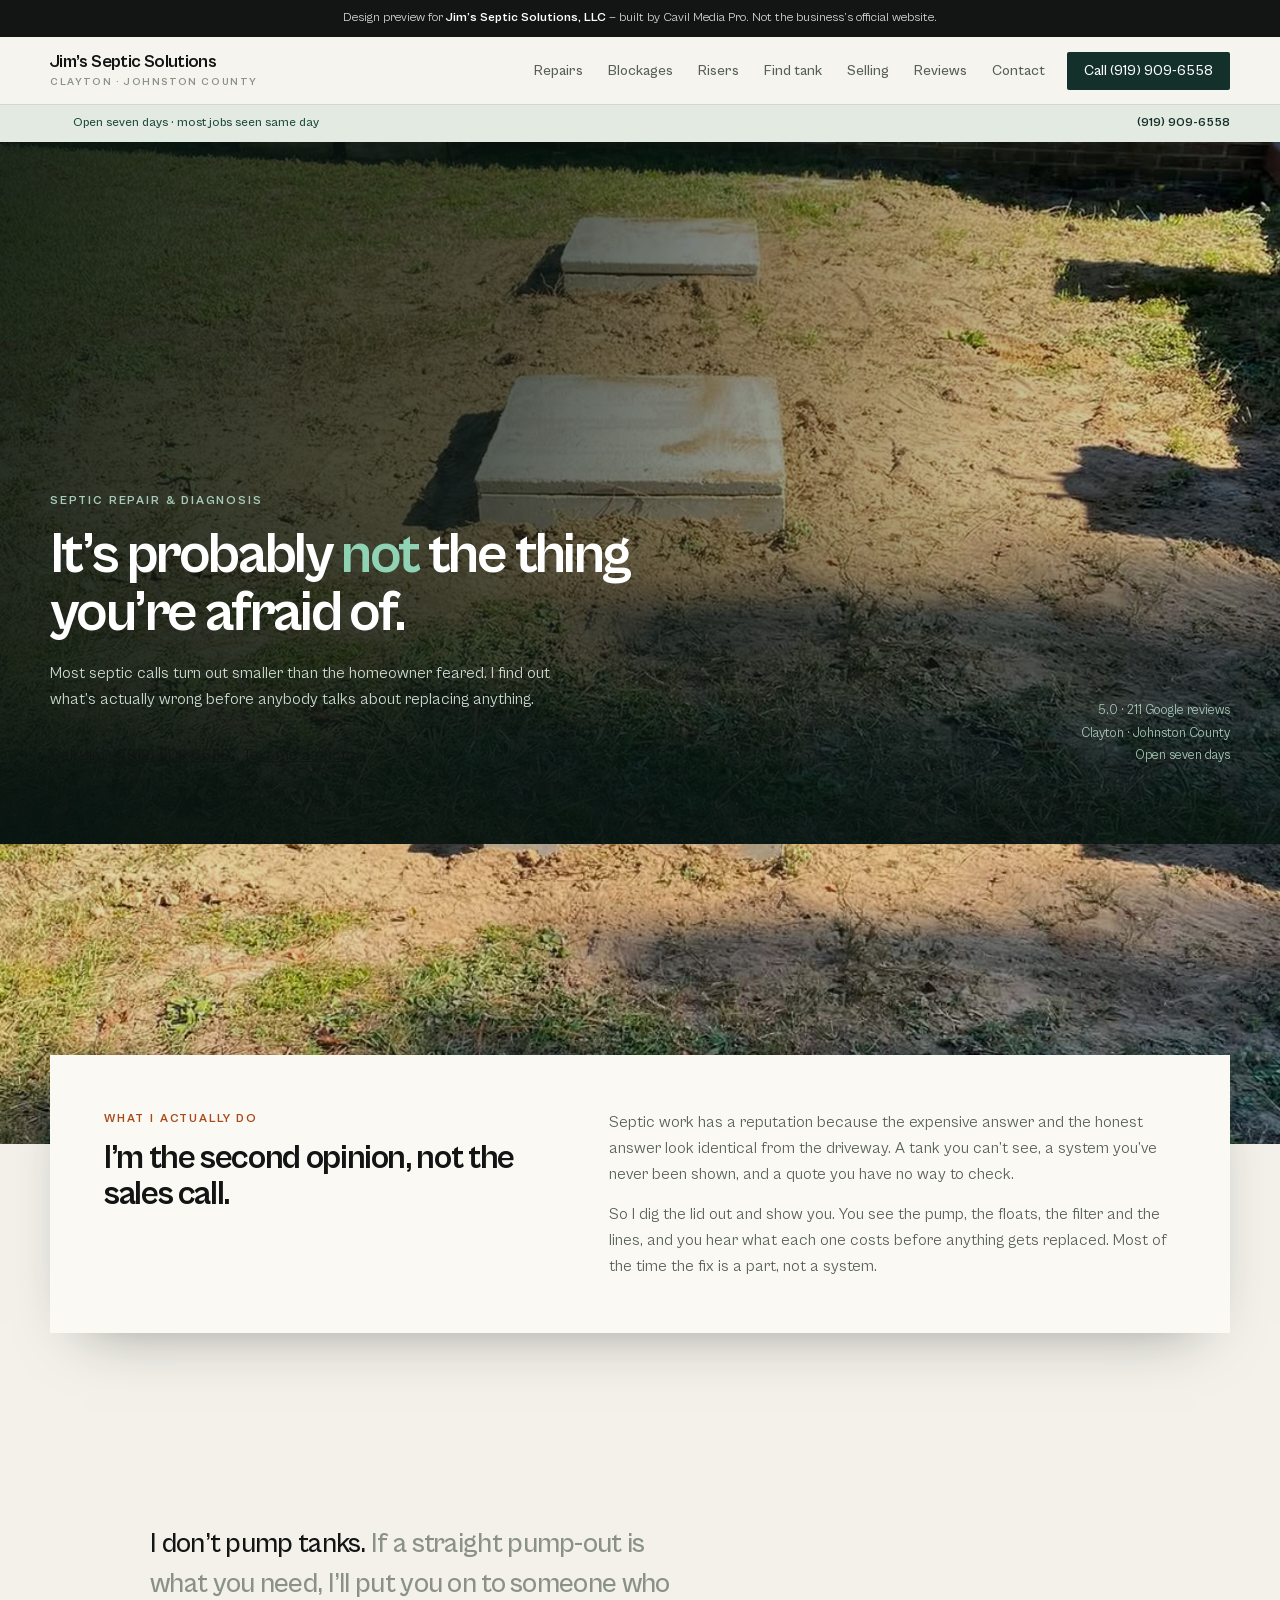
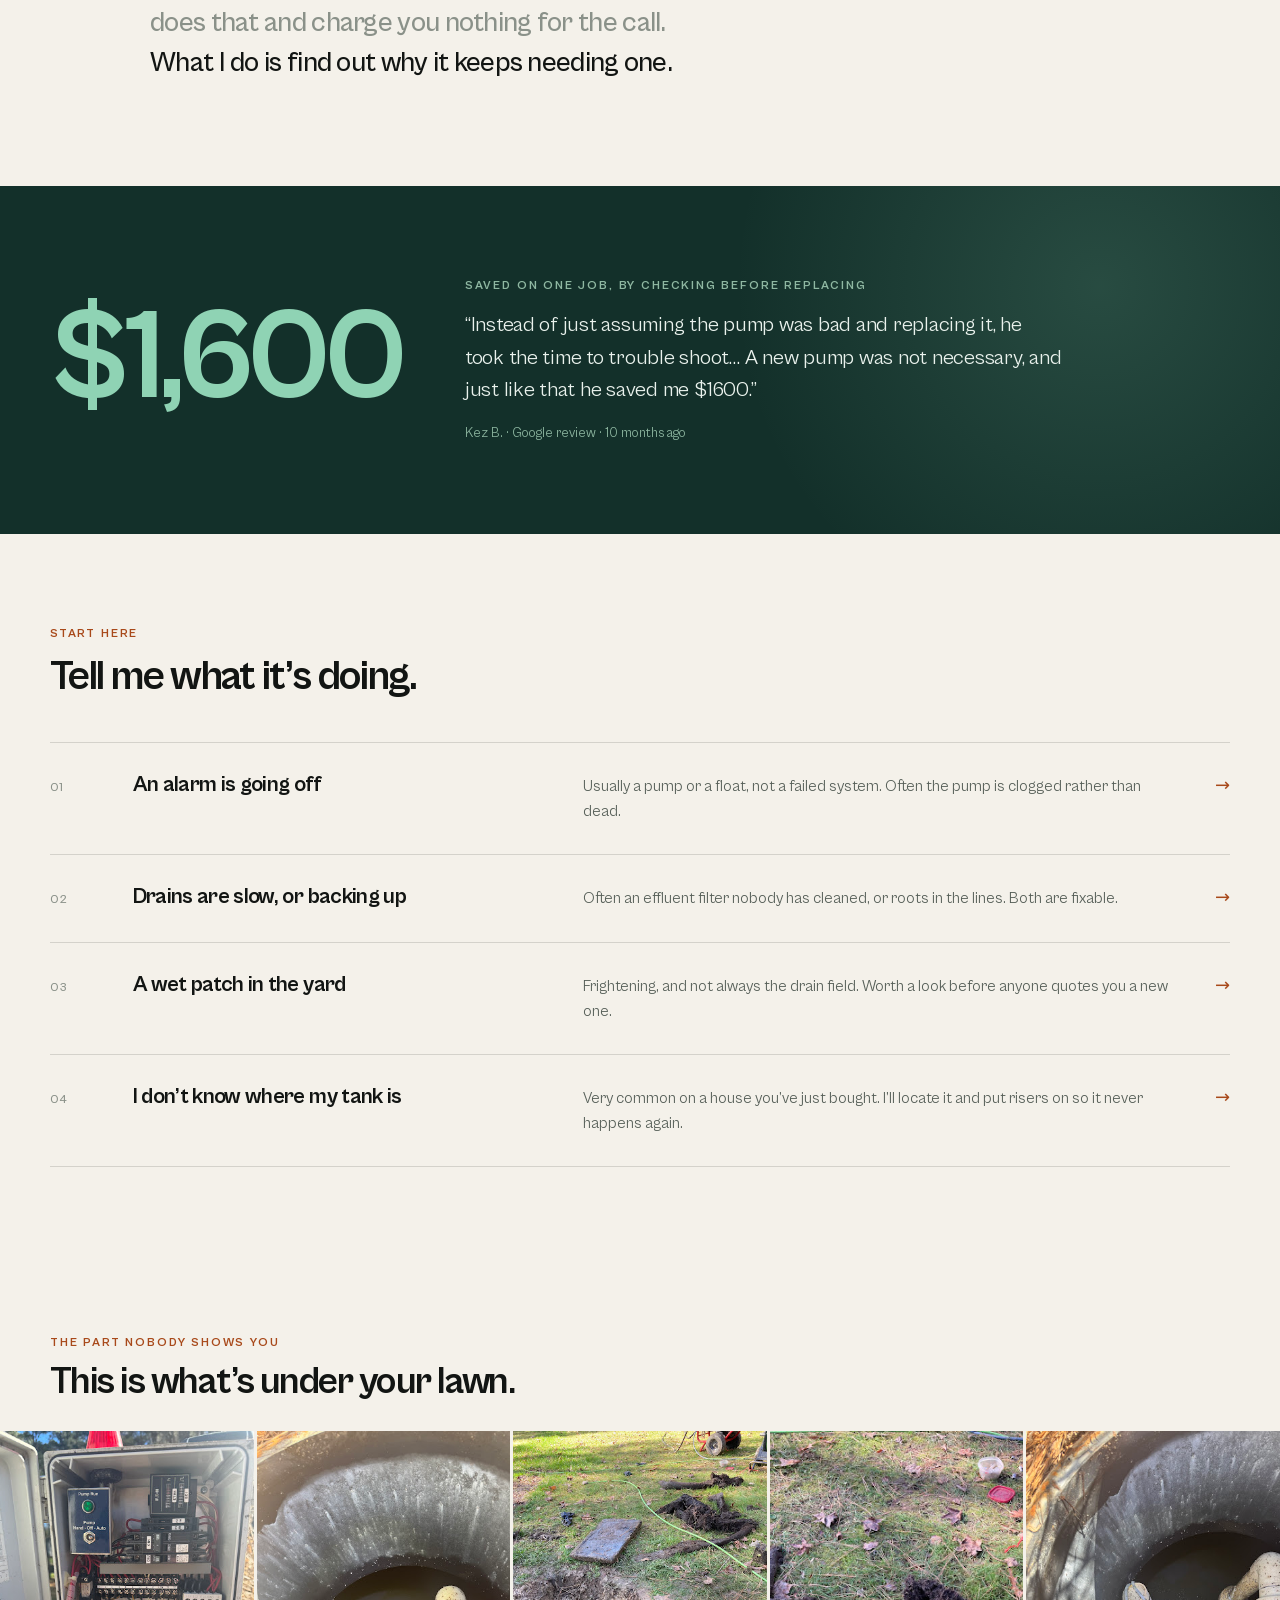
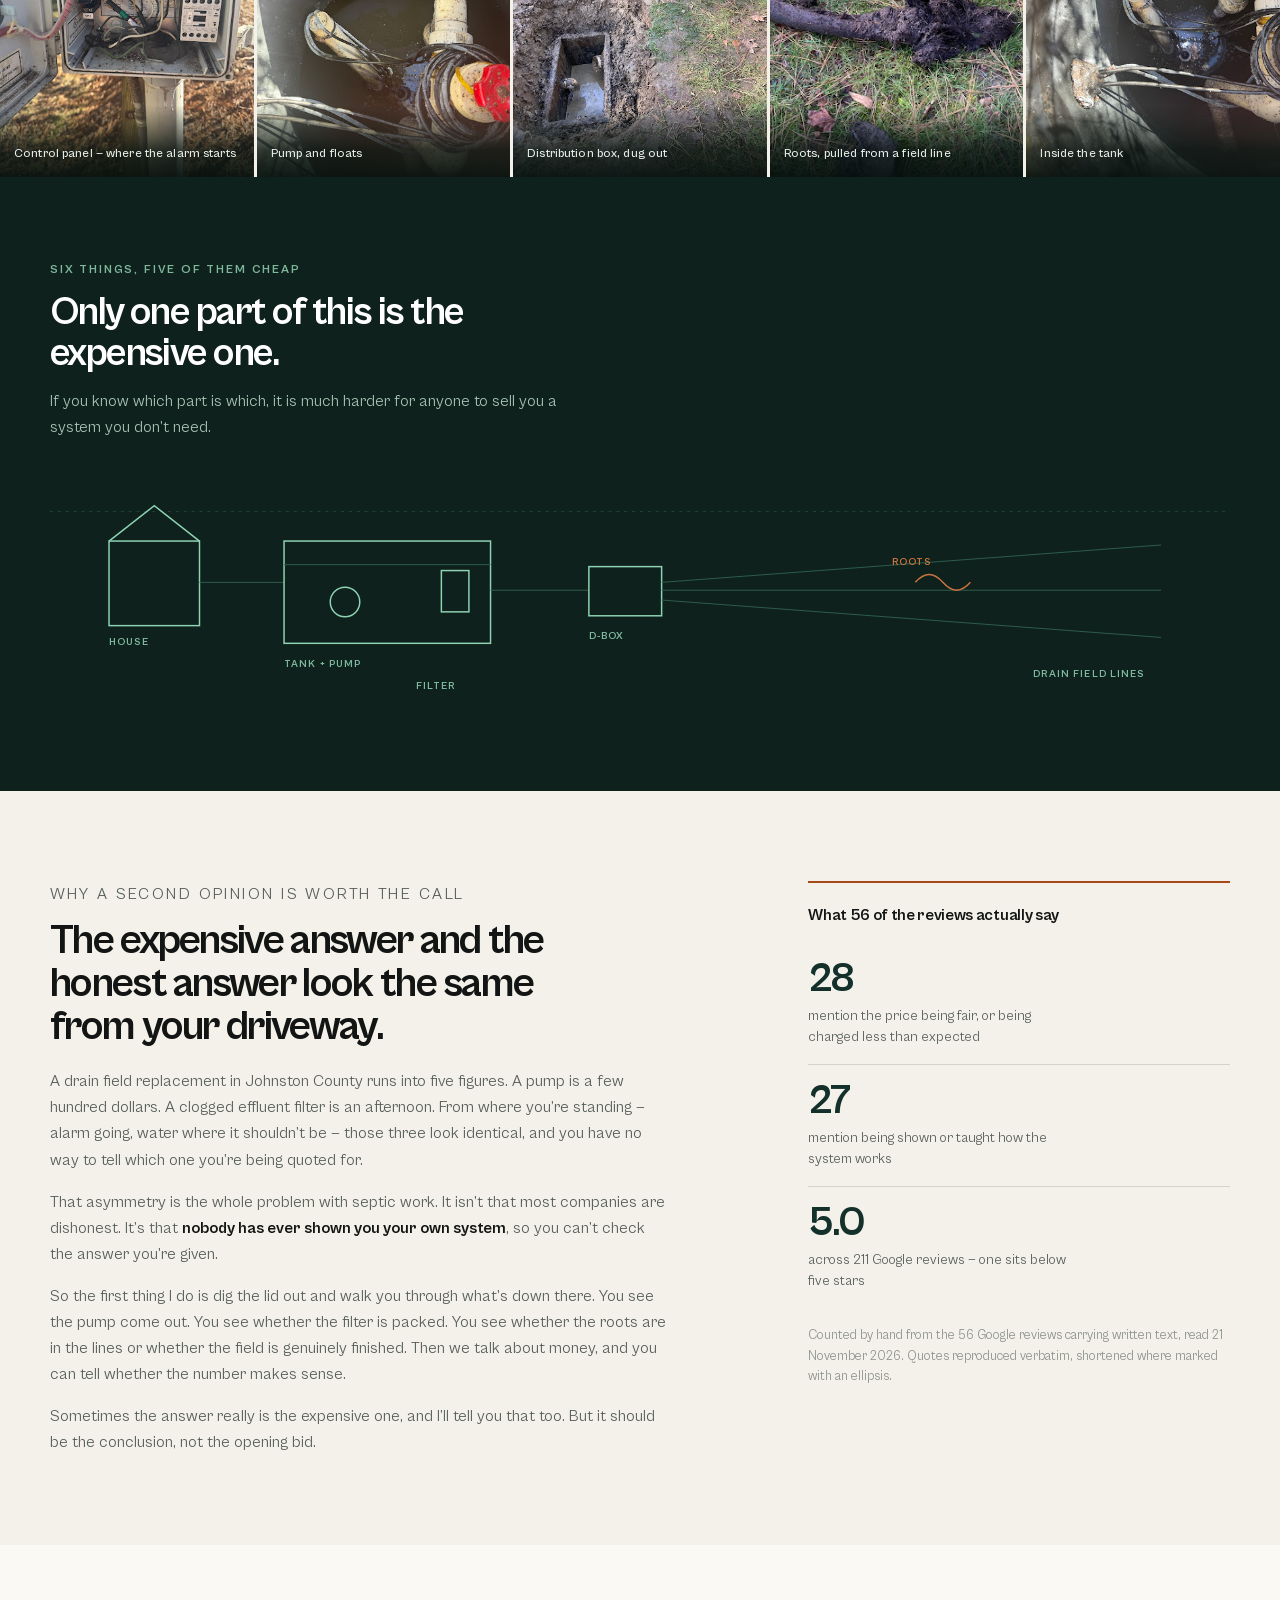
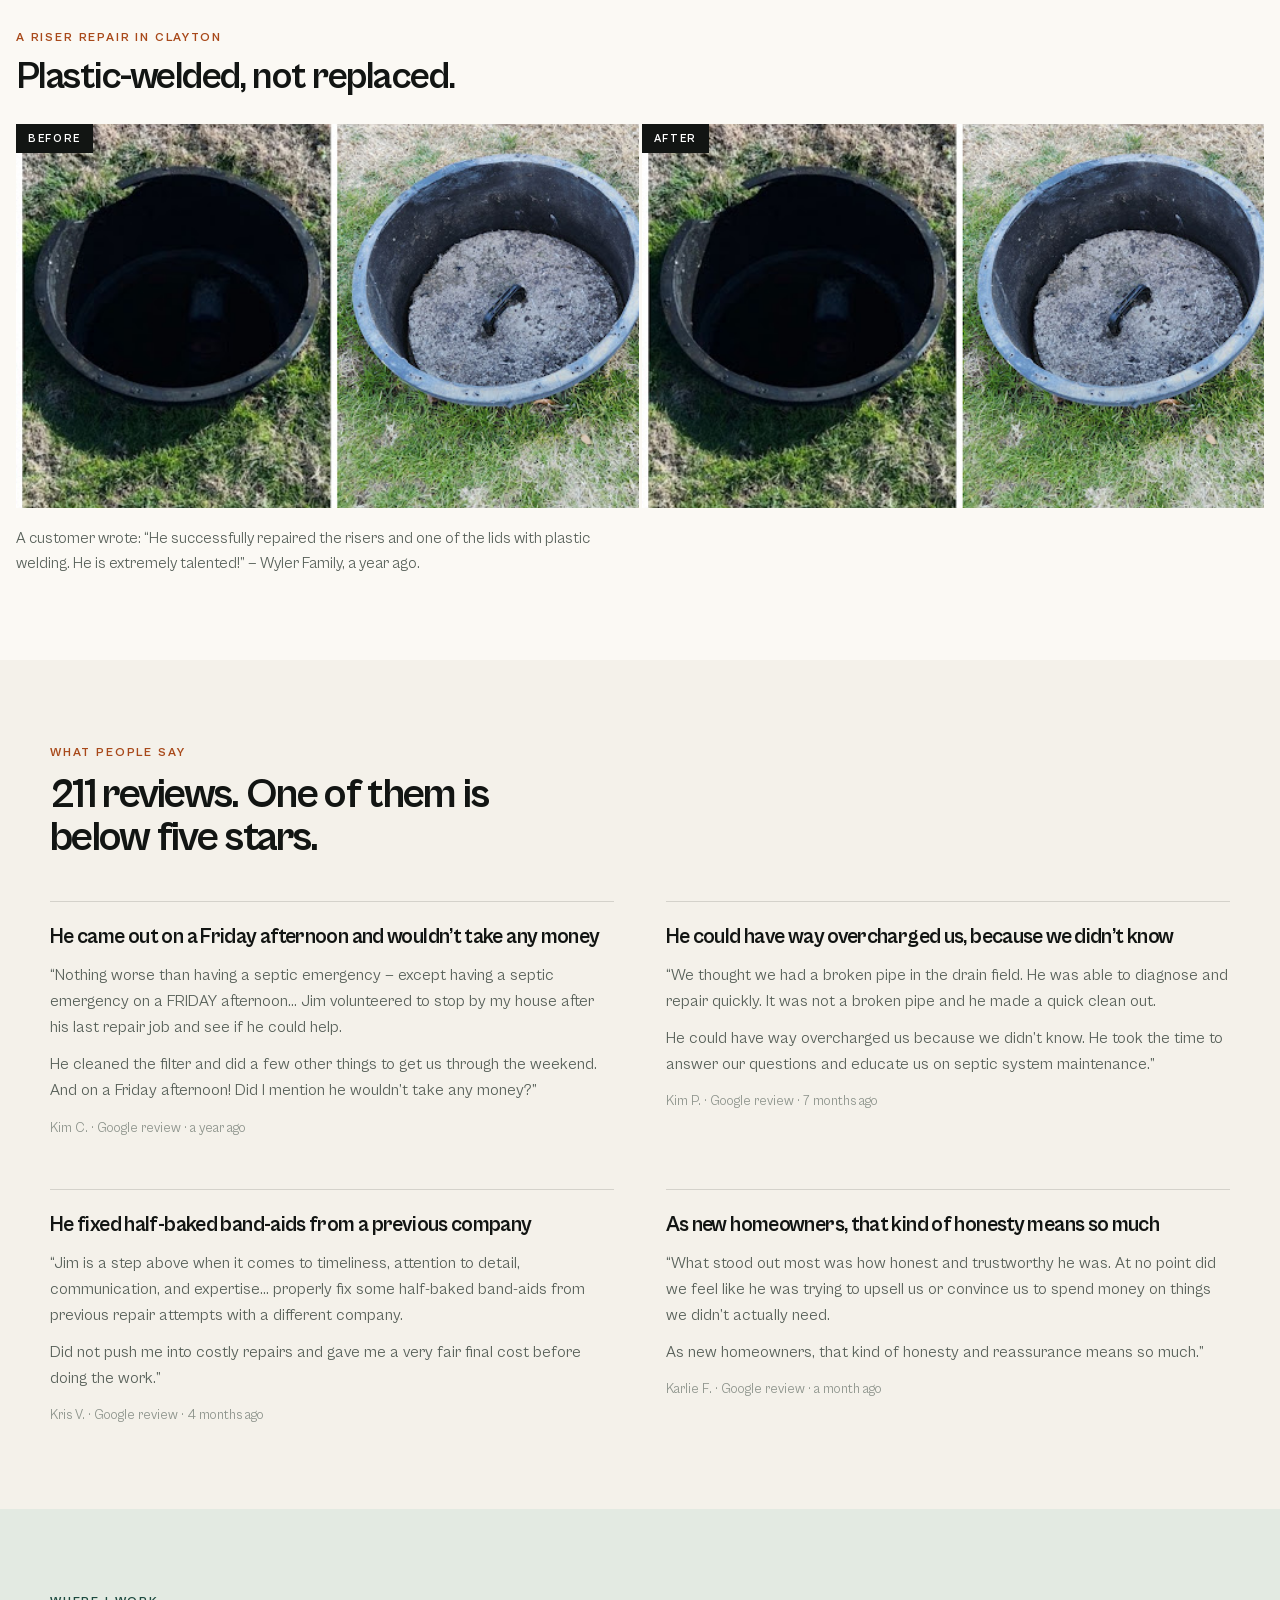
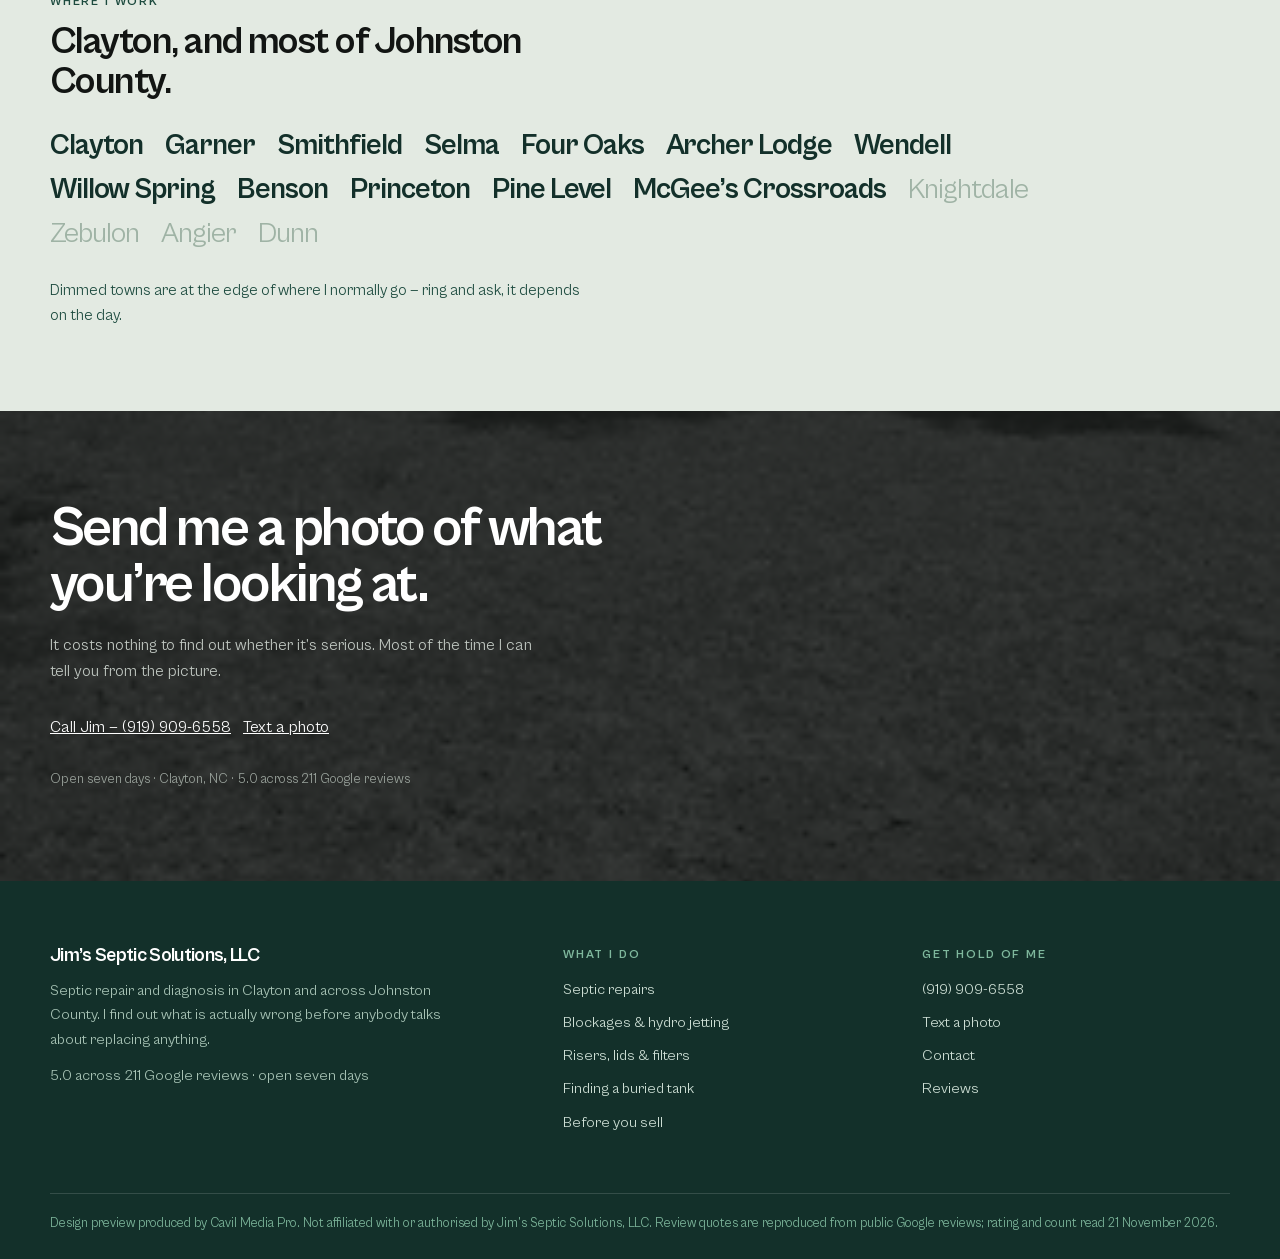
==== commit 8f7da222: "Rebuild from approved section archetype library Replaces the v1 layout, which measured 15 bordered c" ====
--- a/index.html
+++ b/index.html
@@ -4,64 +4,22 @@
 <meta charset="utf-8">
 <meta name="viewport" content="width=device-width,initial-scale=1">
 <meta name="robots" content="noindex, nofollow">
+<title>Septic repair & diagnosis in Clayton, NC — Jim's Septic Solutions</title>
+<meta name="description" content="Most septic calls turn out smaller than the homeowner feared. Repairs, blockages, risers and buried tanks across Clayton and Johnston County. 5.0 across 211 Google reviews.">
 <meta property="og:type" content="website">
-<meta property="og:site_name" content="Jim's Septic Solutions — design preview">
+<meta property="og:title" content="Jim's Septic Solutions — Clayton, NC">
+<meta property="og:description" content="Most septic calls turn out smaller than the homeowner feared. Repairs, blockages, risers and buried tanks across Clayton and Johnston County. 5.0 across 211 Google reviews.">
+<meta property="og:url" content="https://cavilmediapro.github.io/jims-septic-preview/">
 <meta property="og:image" content="https://cavilmediapro.github.io/jims-septic-preview/og.png">
-<meta property="og:image:width" content="1200">
-<meta property="og:image:height" content="630">
 <meta name="twitter:card" content="summary_large_image">
-<meta name="twitter:image" content="https://cavilmediapro.github.io/jims-septic-preview/og.png">
-<link rel="preconnect" href="https://fonts.googleapis.com">
-<link rel="preconnect" href="https://fonts.gstatic.com" crossorigin>
-<link href="https://fonts.googleapis.com/css2?family=Libre+Franklin:wght@400;500;600;700;900&family=IBM+Plex+Mono:wght@400;500;600&display=swap" rel="stylesheet">
-<link rel="stylesheet" href="tokens.css">
 <link rel="stylesheet" href="site.css">
-<link rel="icon" href="data:image/svg+xml,%3Csvg xmlns=%27http://www.w3.org/2000/svg%27 viewBox=%270 0 32 32%27%3E%3Crect width=%2732%27 height=%2732%27 rx=%274%27 fill=%27%2314171A%27/%3E%3Ctext x=%2716%27 y=%2723%27 font-family=%27Helvetica,Arial%27 font-size=%2719%27 font-weight=%27700%27 fill=%27%23F6F4EF%27 text-anchor=%27middle%27%3EJ%3C/text%3E%3C/svg%3E">
-<script type="application/ld+json">
-{
-  "@context": "https://schema.org",
-  "@type": "LocalBusiness",
-  "additionalType": "https://schema.org/HomeAndConstructionBusiness",
-  "name": "Jim's Septic Solutions, LLC",
-  "description": "Septic repair and system specialist serving Clayton and Johnston County, North Carolina.",
-  "telephone": "+1-919-909-6558",
-  "address": {
-    "@type": "PostalAddress",
-    "streetAddress": "145 Cambridge Elm Dr",
-    "addressLocality": "Clayton",
-    "addressRegion": "NC",
-    "postalCode": "27520",
-    "addressCountry": "US"
-  },
-  "geo": { "@type": "GeoCoordinates", "latitude": 35.579391, "longitude": -78.5367365 },
-  "openingHoursSpecification": [
-    { "@type": "OpeningHoursSpecification", "dayOfWeek": "Monday", "opens": "07:00", "closes": "18:00" },
-    { "@type": "OpeningHoursSpecification", "dayOfWeek": ["Tuesday","Wednesday","Thursday","Friday","Saturday"], "opens": "06:00", "closes": "18:00" },
-    { "@type": "OpeningHoursSpecification", "dayOfWeek": "Sunday", "opens": "08:00", "closes": "17:00" }
-  ],
-  "areaServed": [
-    { "@type": "City", "name": "Clayton" }, { "@type": "City", "name": "Smithfield" },
-    { "@type": "City", "name": "Selma" }, { "@type": "City", "name": "Four Oaks" },
-    { "@type": "City", "name": "Archer Lodge" }, { "@type": "City", "name": "Wilson\u0027s Mills" },
-    { "@type": "AdministrativeArea", "name": "Johnston County, NC" }
-  ],
-  "knowsAbout": ["Septic repair","Hydro jetting","Septic risers and lids","Effluent filters","Distribution boxes","Drain field lines","Septic pumps and floats"]
-}
-</script>
-<title>Septic repair in Clayton, NC — Jim's Septic Solutions</title>
-<meta name="description" content="Septic repair, blockages, risers and filters in Clayton and Johnston County. 211 Google reviews at 5.0. Open seven days. Call (919) 909-6558.">
-<meta property="og:title" content="Septic repair in Clayton, NC — Jim's Septic Solutions">
-<meta property="og:description" content="Septic repair, blockages, risers and filters in Clayton and Johnston County. 211 Google reviews at 5.0. Open seven days. Call (919) 909-6558.">
-<meta property="og:url" content="https://cavilmediapro.github.io/jims-septic-preview/index.html">
-<meta name="twitter:title" content="Septic repair in Clayton, NC — Jim's Septic Solutions">
-<meta name="twitter:description" content="Septic repair, blockages, risers and filters in Clayton and Johnston County. 211 Google reviews at 5.0. Open seven days. Call (919) 909-6558.">
 </head>
 <body>
-<div class="demo"><div class="wrap"><span>Design preview for <b>Jim's Septic Solutions, LLC</b> &mdash; built by Cavil Media Pro. Not the business's official website.</span></div></div>
-<header class="hdr"><div class="wrap">
-  <a class="brand" href="index.html" aria-current="page"><b>Jim's Septic Solutions</b><span>Clayton &middot; Johnston County</span></a>
-  <button class="menubtn" aria-expanded="false" aria-controls="nav">Menu</button>
-  <nav class="nav" id="nav" aria-label="Main">
+<div class="banner">Design preview for <b>Jim&rsquo;s Septic Solutions, LLC</b> &mdash; built by Cavil Media Pro. Not the business&rsquo;s official website.</div>
+<header class="hdr"><div class="in">
+  <a class="brand" href="index.html"><b>Jim&rsquo;s Septic Solutions</b><span>Clayton &middot; Johnston County</span></a>
+  <button class="menu" aria-expanded="false" aria-controls="nav">Menu</button>
+  <nav class="nav" id="nav">
     <a href="repair.html">Repairs</a>
     <a href="blockages.html">Blockages</a>
     <a href="risers.html">Risers</a>
@@ -69,323 +27,219 @@
     <a href="selling.html">Selling</a>
     <a href="reviews.html">Reviews</a>
     <a href="contact.html">Contact</a>
+    <a class="cta" href="tel:+19199096558">Call (919) 909-6558</a>
   </nav>
-  <a class="btn btn-pri callbtn" href="tel:+19199096558">Call (919) 909-6558</a>
-  <a class="btn quotebtn" href="sms:+19199096558">Free quote</a>
 </div></header>
-<div class="hours"><div class="wrap">
-  <span class="dot"></span><span class="st">Open now</span>
-  <span class="rest">&mdash;</span>
-  <a class="tel" href="tel:+19199096558">(919) 909-6558</a>
+<div class="strap"><div class="in">
+  <span class="dot"></span><span>Open seven days &middot; most jobs seen same day</span>
+  <a class="ph" href="tel:+19199096558">(919) 909-6558</a>
 </div></div>
-
 <main>
-<section class="hero dc"><div class="wrap">
-  <div class="dccard">
-    <img src="img/hero-risers.jpg" alt="Two finished septic access riser lids set flush in a lawn after a job in Johnston County" width="1800" height="971" fetchpriority="high">
-    <div class="scrim"></div>
-    <div class="in">
-      <p class="kick">Septic repair &amp; diagnosis</p>
-      <h1>
-        <span class="ln"><i>Septic Repair</i></span>
-        <span class="ln"><i>Across Clayton &amp;</i></span>
-        <span class="ln"><i>Johnston County</i></span>
-      </h1>
-      <p class="lede">Most septic calls turn out smaller than the homeowner feared. I find out what's actually wrong before anybody talks about replacing anything.</p>
-      <div class="btns">
-        <a class="b w" href="tel:+19199096558">Call Jim &mdash; (919) 909-6558</a>
-        <a class="b g" href="sms:+19199096558">Text me a photo</a>
-      </div>
-    </div>
-  </div>
-
-  <div class="proofpanel">
-    <div>
-      <h2>Checked before replaced</h2>
-      <div class="lab">Saved on one job, by checking before replacing</div>
-      <div class="fig" data-count="1600">$0</div>
-    </div>
-    <div>
-      <blockquote>
-        <p>&ldquo;Instead of just assuming the pump was bad and replacing it, he took the time to troubleshoot&hellip; A new pump was not necessary, and just like that he saved me $1600.&rdquo;</p>
-        <cite>Kez Bates &middot; Google review</cite>
-      </blockquote>
-      <div class="meta">211 reviews &middot; 5.0 &middot; open seven days</div>
-    </div>
-  </div>
-</div></section>
-
-<section class="band sunk"><div class="wrap">
-  <div class="shead up">
-    <p class="kick">Start here</p>
-    <h2>What's it doing?</h2>
-    <p>Pick the thing you're seeing. I'll tell you what it usually turns out to be.</p>
-  </div>
-  <div class="triage up">
-    <a href="repair.html">
-      <div class="sym">An alarm is going off</div>
-      <div class="ans">Usually a pump or a float, not a failed system. Often the pump is clogged rather than dead.</div>
-      <div class="go">Septic repairs &rarr;</div>
-    </a>
-    <a href="blockages.html">
-      <div class="sym">Drains are slow, or backing up</div>
-      <div class="ans">Often an effluent filter nobody has cleaned, or roots in the lines. Both are fixable.</div>
-      <div class="go">Blockages &rarr;</div>
-    </a>
-    <a href="blockages.html">
-      <div class="sym">A wet patch in the yard</div>
-      <div class="ans">Frightening, and not always the drain field. Worth a look before anyone quotes you a new one.</div>
-      <div class="go">Blockages &rarr;</div>
-    </a>
-    <a href="find-your-tank.html">
-      <div class="sym">I don't know where my tank is</div>
-      <div class="ans">Very common on a house you've just bought. I'll locate it and put risers on so it never happens again.</div>
-      <div class="go">Finding your tank &rarr;</div>
-    </a>
-  </div>
-</div></section>
-
-<section class="band"><div class="wrap">
-  <div class="shead up">
-    <p class="kick sig">The part nobody shows you</p>
-    <h2>I'll dig up the lid and show you.</h2>
-    <p>Most people have never seen their own septic system, which is exactly why a small problem gets sold as a big one. Tap any part below.</p>
-  </div>
-  <div class="cutwrap up">
-    <div class="cutstage">
-      <svg viewBox="0 0 640 400" role="img" aria-label="Cutaway drawing of a septic system. Select a part to read about it.">
-        <rect x="0" y="0" width="640" height="72" fill="var(--c-sunk)"/>
-        <g class="reveal">
-          <rect x="0" y="72" width="640" height="328" fill="var(--c-paper)"/>
-          <g class="soil">
-            <line x1="0" y1="72" x2="640" y2="72" stroke-width="1.2"/>
-            <line x1="0" y1="112" x2="640" y2="112" stroke-dasharray="6 10" stroke-width=".8"/>
-            <line x1="0" y1="200" x2="640" y2="200" stroke-dasharray="3 12" stroke-width=".8"/>
-            <line x1="0" y1="300" x2="640" y2="300" stroke-dasharray="6 10" stroke-width=".8"/>
-            <line x1="0" y1="360" x2="640" y2="360" stroke-dasharray="3 12" stroke-width=".8"/>
-          </g>
-          <!-- tank -->
-          <rect x="56" y="122" width="186" height="148" rx="5" fill="none" stroke="var(--c-ink)" stroke-width="1.8"/>
-          <line x1="149" y1="122" x2="149" y2="270" stroke="var(--c-ink)" stroke-width="1.1" stroke-dasharray="5 5"/>
-          <line x1="56" y1="186" x2="242" y2="186" stroke="var(--c-line2)" stroke-width="1"/>
-          <!-- pipes -->
-          <line x1="242" y1="170" x2="322" y2="194" stroke="var(--c-ink)" stroke-width="1.6"/>
-          <line x1="358" y1="58" x2="358" y2="72" stroke="var(--c-ink)" stroke-width="1.6"/>
-          <!-- field lines -->
-          <line x1="372" y1="192" x2="618" y2="150" stroke="var(--c-ink)" stroke-width="1.3"/>
-          <line x1="372" y1="202" x2="618" y2="214" stroke="var(--c-ink)" stroke-width="1.3"/>
-          <line x1="372" y1="212" x2="618" y2="278" stroke="var(--c-ink)" stroke-width="1.3"/>
-          <path d="M468 174 q18 -11 30 1 q14 -13 27 2 q12 -9 21 4" fill="none" stroke="var(--c-signal)" stroke-width="1.7"/>
-        </g>
-
-        <g class="part" data-name="Risers and lids"
-           data-what="The way into your tank. If the lid is buried under a foot of dirt, nobody can inspect, pump or repair anything without digging first."
-           data-goes="What goes wrong"
-           data-fix="Lids crack, risers crack, or there are none at all. I install risers so the tank opens at ground level, and I've repaired cracked ones by plastic welding rather than replacing them."
-           data-src="From his own Facebook post, and the Wyler Family review">
-          <rect class="shape" x="76" y="90" width="32" height="32"/>
-          <rect class="shape" x="186" y="90" width="32" height="32"/>
-          <line class="lead" x1="92" y1="90" x2="92" y2="58"/>
-          <text class="tag" x="92" y="50" text-anchor="middle">RISERS + LIDS</text>
-          <rect class="hit" x="60" y="40" width="175" height="90"/>
-        </g>
-
-        <g class="part" data-name="The effluent filter"
-           data-what="A cartridge in the outlet of your tank that stops solids reaching the drain field. It is the cheapest part of the whole system."
-           data-goes="What goes wrong"
-           data-fix="It clogs, and the symptoms look exactly like a failing system: slow drains, backing up, water where it shouldn't be. It needs pulling out and cleaning about once a year."
-           data-src="His own words on Facebook, July 2026">
-          <rect class="shape" x="224" y="150" width="14" height="40"/>
-          <line class="lead" x1="244" y1="156" x2="286" y2="120"/>
-          <text class="tag" x="290" y="117">EFFLUENT FILTER</text>
-          <rect class="hit" x="216" y="104" width="160" height="92"/>
-        </g>
-
-        <g class="part" data-name="Pump and floats"
-           data-what="On a pump system, this is what lifts effluent out to the field, and the floats tell it when to run."
-           data-goes="What goes wrong"
-           data-fix="When an alarm goes off, most people are told the pump is dead. Often it is clogged, or the wiring has been spliced badly by whoever came last. I troubleshoot it before anybody buys a new one."
-           data-src="From the Kez Bates review">
-          <rect class="shape" x="176" y="228" width="38" height="26"/>
-          <line class="shape" x1="190" y1="228" x2="190" y2="198"/>
-          <line class="shape" x1="202" y1="228" x2="202" y2="208"/>
-          <line class="lead" x1="195" y1="254" x2="160" y2="300"/>
-          <text class="tag" x="156" y="314" text-anchor="end">PUMP + FLOATS</text>
-          <rect class="hit" x="60" y="220" width="160" height="104"/>
-        </g>
-
-        <g class="part" data-name="The control panel"
-           data-what="The box on a post near the tank. It runs the pump and the alarm."
-           data-goes="What goes wrong"
-           data-fix="Panels corrode, breakers fail, and old wiring gets patched instead of fixed. It can be rewired and a new panel and post set without touching the rest of the system."
-           data-src="From the Kris Robertson review">
-          <rect class="shape" x="330" y="14" width="56" height="44"/>
-          <line class="shape" x1="338" y1="26" x2="378" y2="26"/>
-          <line class="shape" x1="338" y1="36" x2="366" y2="36"/>
-          <text class="tag" x="396" y="40">CONTROL PANEL</text>
-          <rect class="hit" x="322" y="6" width="190" height="66"/>
-        </g>
-
-        <g class="part" data-name="Distribution box"
-           data-what="The junction that splits flow evenly between the drain field lines. Usually called a d-box."
-           data-goes="What goes wrong"
-           data-fix="Concrete d-boxes crumble, and then one line takes all the flow and drowns while the others stay dry. Replacing the box is a far smaller job than replacing a field."
-           data-src="From the Matt Johnson and Franklin Williams reviews">
-          <rect class="shape" x="322" y="182" width="50" height="38"/>
-          <line class="lead" x1="347" y1="220" x2="347" y2="262"/>
-          <text class="tag" x="347" y="276" text-anchor="middle">DISTRIBUTION BOX</text>
-          <rect class="hit" x="312" y="172" width="120" height="112"/>
-        </g>
-
-        <g class="part" data-name="Drain field lines"
-           data-what="The perforated pipes that let treated water soak back into the ground. This is the expensive part, and the part everyone is afraid of."
-           data-goes="What goes wrong"
-           data-fix="Roots and sludge block them. Hydro jetting cuts the roots out and re-establishes the line. A blocked field is not automatically a failed field."
-           data-src="From the Chris Sexton review">
-          <line class="shape" x1="470" y1="168" x2="560" y2="182" stroke-opacity="0"/>
-          <line class="lead" x1="556" y1="246" x2="556" y2="300"/>
-          <text class="tag" x="556" y="314" text-anchor="middle">DRAIN FIELD LINES</text>
-          <rect class="hit" x="440" y="130" width="200" height="190"/>
-        </g>
-      </svg>
-    </div>
-    <aside class="cutinfo" aria-live="polite">
-      <h3>Tap a part of the drawing</h3>
-      <p class="what">Six things sit between your house and your yard. Five of them are cheap. Only one of them is the expensive one everybody worries about.</p>
-      <div class="goes">Why it matters</div>
-      <p class="fix">If you know which part is which, it is much harder for anyone to sell you a system you don't need.</p>
-      <div class="hint">Drawing is illustrative &mdash; your system may differ</div>
+<section class="a01">
+  <div class="bg"><img src="img/hero-risers.jpg" alt="Two finished septic access risers set flush in a Johnston County lawn" width="1800" height="971" fetchpriority="high"></div>
+  <div class="veil"></div>
+  <div class="wrap in">
+    <p class="kick">Septic repair &amp; diagnosis</p>
+    <h1>It&rsquo;s probably <em>not</em> the thing you&rsquo;re afraid of.</h1>
+    <p class="lede">Most septic calls turn out smaller than the homeowner feared. I find out what&rsquo;s actually wrong before anybody talks about replacing anything.</p>
+    <div class="acts">
+      <a class="b p" href="tel:+19199096558">Call Jim &mdash; (919) 909-6558</a>
+      <a class="b g" href="sms:+19199096558">Text me a photo</a>
+    </div>
+  </div>
+  <div class="wrap meta" style="position:absolute;left:0;right:0">
+    <div>5.0 &middot; 211 Google reviews<br>Clayton &middot; Johnston County<br>Open seven days</div>
+  </div>
+</section>
+
+<section class="a02"><div class="band"><img src="img/risers-lawn.jpg" alt=""></div><div class="wrap">
+  <div class="card up">
+    <div>
+      <p class="s">What I actually do</p>
+      <h3>I&rsquo;m the second opinion, not the sales call.</h3>
+    </div>
+    <div>
+      <p>Septic work has a reputation because the expensive answer and the honest answer look identical from the driveway. A tank you can&rsquo;t see, a system you&rsquo;ve never been shown, and a quote you have no way to check.</p>
+      <p>So I dig the lid out and show you. You see the pump, the floats, the filter and the lines, and you hear what each one costs before anything gets replaced. Most of the time the fix is a part, not a system.</p>
+    </div>
+  </div>
+</div></section>
+
+<section class="a03"><div class="wrap-x">
+  <p class="up">I don&rsquo;t pump tanks. <span class="dim">If a straight pump-out is what you need, I&rsquo;ll put you on to someone who does that and charge you nothing for the call.</span> What I do is find out why it keeps needing one.</p>
+</div></section>
+
+<section class="a04">
+  <div class="glow"></div>
+  <div class="wrap">
+    <div class="fig">$1,600</div>
+    <div>
+      <p class="lbl">Saved on one job, by checking before replacing</p>
+      <blockquote>&ldquo;Instead of just assuming the pump was bad and replacing it, he took the time to trouble shoot&hellip; A new pump was not necessary, and just like that he saved me $1600.&rdquo;</blockquote>
+      <cite>Kez B. &middot; Google review &middot; 10 months ago</cite>
+    </div>
+  </div>
+</section>
+
+<section class="a05"><div class="wrap">
+  <div class="hd up">
+    <p class="s">Start here</p>
+    <h3>Tell me what it&rsquo;s doing.</h3>
+  </div>
+  <a class="row" href="repair.html"><span class="n">01</span><span class="t">An alarm is going off</span><span class="d">Usually a pump or a float, not a failed system. Often the pump is clogged rather than dead.</span><span class="ar">&rarr;</span></a>
+  <a class="row" href="blockages.html"><span class="n">02</span><span class="t">Drains are slow, or backing up</span><span class="d">Often an effluent filter nobody has cleaned, or roots in the lines. Both are fixable.</span><span class="ar">&rarr;</span></a>
+  <a class="row" href="blockages.html"><span class="n">03</span><span class="t">A wet patch in the yard</span><span class="d">Frightening, and not always the drain field. Worth a look before anyone quotes you a new one.</span><span class="ar">&rarr;</span></a>
+  <a class="row" href="find-your-tank.html"><span class="n">04</span><span class="t">I don&rsquo;t know where my tank is</span><span class="d">Very common on a house you&rsquo;ve just bought. I&rsquo;ll locate it and put risers on so it never happens again.</span><span class="ar">&rarr;</span></a>
+</div></section>
+
+<section class="a06">
+  <div class="wrap hd up">
+    <p class="s">The part nobody shows you</p>
+    <h3>This is what&rsquo;s under your lawn.</h3>
+  </div>
+  <div class="strip">
+    <figure><img src="img/control-panel.jpg" alt="An open septic control panel with its wiring and breakers exposed" loading="lazy"><figcaption>Control panel &mdash; where the alarm starts</figcaption></figure>
+    <figure><img src="img/pump-floats.jpg" alt="A septic pump and its float switches lifted out of the tank" loading="lazy"><figcaption>Pump and floats</figcaption></figure>
+    <figure><img src="img/dbox-dug.jpg" alt="A distribution box excavated and opened in a yard" loading="lazy"><figcaption>Distribution box, dug out</figcaption></figure>
+    <figure><img src="img/roots.jpg" alt="A mass of tree roots pulled out of a septic drain line and laid on the grass" loading="lazy"><figcaption>Roots, pulled from a field line</figcaption></figure>
+    <figure><img src="img/pump-tank.jpg" alt="Looking down into a septic tank at the pump and plumbing" loading="lazy"><figcaption>Inside the tank</figcaption></figure>
+  </div>
+</section>
+
+<section class="a07"><div class="wrap">
+  <p class="s">Six things, five of them cheap</p>
+  <h3>Only one part of this is the expensive one.</h3>
+  <p class="sub">If you know which part is which, it is much harder for anyone to sell you a system you don&rsquo;t need.</p>
+  <div class="draw up">
+  <svg viewBox="0 52 1200 226" role="img" aria-label="Cutaway drawing of a septic system: house, tank, pump and floats, effluent filter, distribution box and drain field lines">
+    <line class="gl" x1="0" y1="78" x2="1200" y2="78"/>
+    <rect class="ob" x="60" y="108" width="92" height="86"/>
+    <path class="ob" d="M60 108 L106 72 L152 108"/>
+    <text class="ann" x="60" y="214">HOUSE</text>
+    <line class="ln" x1="152" y1="150" x2="238" y2="150"/>
+    <rect class="ob" x="238" y="108" width="210" height="104"/>
+    <line class="ln" x1="238" y1="132" x2="448" y2="132"/>
+    <circle class="ob" cx="300" cy="170" r="15"/>
+    <text class="ann" x="238" y="236">TANK + PUMP</text>
+    <rect class="ob" x="398" y="138" width="28" height="42"/>
+    <text class="ann" x="372" y="258">FILTER</text>
+    <line class="ln" x1="448" y1="158" x2="548" y2="158"/>
+    <rect class="ob" x="548" y="134" width="74" height="50"/>
+    <text class="ann" x="548" y="208">D-BOX</text>
+    <line class="ln" x1="622" y1="150" x2="1130" y2="112"/>
+    <line class="ln" x1="622" y1="158" x2="1130" y2="158"/>
+    <line class="ln" x1="622" y1="168" x2="1130" y2="206"/>
+    <text class="ann" x="1000" y="246">DRAIN FIELD LINES</text>
+    <path class="ob" d="M880 150 q14 -16 28 0 q14 16 28 0" style="stroke:#C9743F"/>
+    <text class="ann" x="856" y="132" style="fill:#C9743F">ROOTS</text>
+  </svg>
+  </div>
+</div></section>
+
+<section class="a08"><div class="wrap">
+  <div class="grid">
+    <div class="body up">
+      <p class="s">Why a second opinion is worth the call</p>
+      <h3>The expensive answer and the honest answer look the same from your driveway.</h3>
+      <p>A drain field replacement in Johnston County runs into five figures. A pump is a few hundred dollars. A clogged effluent filter is an afternoon. From where you&rsquo;re standing &mdash; alarm going, water where it shouldn&rsquo;t be &mdash; those three look identical, and you have no way to tell which one you&rsquo;re being quoted for.</p>
+      <p>That asymmetry is the whole problem with septic work. It isn&rsquo;t that most companies are dishonest. It&rsquo;s that <strong>nobody has ever shown you your own system</strong>, so you can&rsquo;t check the answer you&rsquo;re given.</p>
+      <p>So the first thing I do is dig the lid out and walk you through what&rsquo;s down there. You see the pump come out. You see whether the filter is packed. You see whether the roots are in the lines or whether the field is genuinely finished. Then we talk about money, and you can tell whether the number makes sense.</p>
+      <p>Sometimes the answer really is the expensive one, and I&rsquo;ll tell you that too. But it should be the conclusion, not the opening bid.</p>
+    </div>
+    <aside class="up">
+      <h4>What 56 of the reviews actually say</h4>
+      <div class="st"><b>28</b><span>mention the price being fair, or being charged less than expected</span></div>
+      <div class="st"><b>27</b><span>mention being shown or taught how the system works</span></div>
+      <div class="st"><b>5.0</b><span>across 211 Google reviews &mdash; one sits below five stars</span></div>
+      <p class="src">Counted by hand from the 56 Google reviews carrying written text, read 21 November 2026. Quotes reproduced verbatim, shortened where marked with an ellipsis.</p>
     </aside>
   </div>
 </div></section>
 
-<section class="band sunk"><div class="wrap">
-  <div class="shead up">
-    <p class="kick">What I do</p>
-    <h2>Repairs, blockages and the parts in between.</h2>
-    <p>I'm a repair and system specialist. If you need a straight pump-out, I'll put you on to someone who does that.</p>
-  </div>
-  <div class="svcs up">
-    <a class="svc" href="repair.html">
-      <h3>Septic repairs</h3>
-      <p>Pumps, floats, control panels, pressure manifolds, distribution boxes, drain lines. Diagnosed first, quoted before I start.</p>
-      <span class="pill">Most of what I do &rarr;</span>
-    </a>
-    <a class="svc" href="blockages.html">
-      <h3>Blockages &amp; hydro jetting</h3>
-      <p>Roots and sludge in field lines, cut out and the line re-established. Often what gets mistaken for a failed drain field.</p>
-      <span class="pill">See what comes out &rarr;</span>
-    </a>
-    <a class="svc" href="risers.html">
-      <h3>Risers, lids &amp; filters</h3>
-      <p>Get your tank opening at ground level, and the filter cleaned once a year so it stops causing backups.</p>
-      <span class="pill">The cheap prevention &rarr;</span>
-    </a>
-    <a class="svc" href="find-your-tank.html">
-      <h3>Finding a buried tank</h3>
-      <p>New house and nobody knows where it is? I'll locate it, dig the lid out and show you where everything sits.</p>
-      <span class="pill">Ten people asked for this &rarr;</span>
-    </a>
-    <a class="svc" href="selling.html">
-      <h3>Before you sell</h3>
-      <p>Getting the system right before the house goes on the market, so it isn't a negotiation on the buyer's terms.</p>
-      <span class="pill">Pre-listing work &rarr;</span>
-    </a>
-    <a class="svc" href="contact.html">
-      <h3>Not sure what you've got?</h3>
-      <p>Text me a photo of what you're looking at. It costs nothing to find out whether it's serious.</p>
-      <span class="pill">Send a photo &rarr;</span>
-    </a>
-  </div>
-</div></section>
-
-<section class="band"><div class="wrap">
-  <div class="shead up">
-    <p class="kick">What people say</p>
-    <h2>211 reviews. One of them is below five stars.</h2>
-    <p>Half of them mention the price being fair. Half mention being shown how the system works. Those two things are the whole business.</p>
-  </div>
-  <div class="statrow up">
-    <div class="stat"><b>5.0</b><span>Google rating</span></div>
-    <div class="stat"><b>211</b><span>Reviews</span></div>
-    <div class="stat"><b>28</b><span>Of 56 mention fair pricing</span></div>
-    <div class="stat"><b>7</b><span>Days a week</span></div>
-  </div>
-  <div class="revgrid up">
-    <div class="rev"><div class="stars">&#9733;&#9733;&#9733;&#9733;&#9733;</div>
-      <p>&ldquo;He could have way overcharged us because we didn't know. He took the time to answer our questions and educate us on septic system maintenance.&rdquo;</p>
-      <cite>Kim P. &middot; 7 months ago</cite></div>
-    <div class="rev"><div class="stars">&#9733;&#9733;&#9733;&#9733;&#9733;</div>
-      <p>&ldquo;Even though the work required additional parts and labor that were not expected, he honored the original quote. He is not going to try to push up the price or upsell you.&rdquo;</p>
-      <cite>Kris R. &middot; a month ago</cite></div>
-    <div class="rev"><div class="stars">&#9733;&#9733;&#9733;&#9733;&#9733;</div>
-      <p>&ldquo;Nothing worse than having a septic emergency &mdash; except having a septic emergency on a Friday afternoon&hellip; He cleaned the filter and did a few other things to get us through the weekend. Did I mention he wouldn't take any money?&rdquo;</p>
-      <cite>Kim C. &middot; a year ago</cite></div>
-    <div class="rev"><div class="stars">&#9733;&#9733;&#9733;&#9733;&#9733;</div>
-      <p>&ldquo;I had him come over to hydro jet field lines that were blocked by roots and some sludge. He went above and beyond and also provided some great maintenance advice. It's clear Jim cares about his work and is as honest as they get.&rdquo;</p>
-      <cite>Chris S. &middot; a week ago</cite></div>
-    <div class="rev"><div class="stars">&#9733;&#9733;&#9733;&#9733;&#9733;</div>
-      <p>&ldquo;I will never consider anyone else to take care of my septic issues after having him&hellip; properly fix some half-baked band-aids from previous repair attempts with a different company. Did not push me into costly repairs.&rdquo;</p>
-      <cite>Kris V. &middot; 4 months ago</cite></div>
-    <div class="rev"><div class="stars">&#9733;&#9733;&#9733;&#9733;&#9733;</div>
-      <p>&ldquo;Others didn't want to do the job, but Jim came out promptly and got everything done in under a week for a very reasonable price. Best experience I've had with home repairs bar none.&rdquo;</p>
-      <cite>Matt J. &middot; a year ago</cite></div>
-  </div>
-  <p class="up" style="margin-top:26px"><a class="btn btn-sec" href="reviews.html">Read more reviews</a></p>
-</div></section>
-
-<section class="band sunk"><div class="wrap">
-  <div class="areacols">
-    <div class="up">
-      <p class="kick">Where and when</p>
-      <h2 style="font-size:clamp(25px,3.4vw,36px);margin:13px 0 18px">Open seven days, and that's not marketing.</h2>
-      <p class="lede" style="margin-bottom:20px">Septic problems don't keep office hours. Neither do I. Most jobs get seen the same day they're called in.</p>
-      <table class="hrs">
-        <tr data-day="1"><th>Monday</th><td>7am &ndash; 6pm</td></tr>
-        <tr data-day="2"><th>Tuesday</th><td>6am &ndash; 6pm</td></tr>
-        <tr data-day="3"><th>Wednesday</th><td>6am &ndash; 6pm</td></tr>
-        <tr data-day="4"><th>Thursday</th><td>6am &ndash; 6pm</td></tr>
-        <tr data-day="5"><th>Friday</th><td>6am &ndash; 6pm</td></tr>
-        <tr data-day="6"><th>Saturday</th><td>6am &ndash; 6pm</td></tr>
-        <tr data-day="0"><th>Sunday</th><td>8am &ndash; 5pm</td></tr>
-      </table>
-    </div>
-    <div class="up">
-      <p class="kick">Service area</p>
-      <h2 style="font-size:clamp(25px,3.4vw,36px);margin:13px 0 18px">Johnston County and the edge of Wake.</h2>
-      <p class="lede" style="margin-bottom:18px">Based in Clayton. If you're not sure whether you're in range, call and ask &mdash; it's a short conversation.</p>
-      <ul class="towns">
-        <li><a href="contact.html">Clayton</a></li>
-        <li><a href="contact.html">Archer Lodge</a></li>
-        <li><a href="contact.html">Wilson's Mills</a></li>
-        <li><a href="contact.html">Smithfield</a></li>
-        <li><a href="contact.html">Selma</a></li>
-        <li><a href="contact.html">Four Oaks</a></li>
-        <li><a href="contact.html">Willow Spring</a></li>
-        <li><a href="contact.html">Garner edge</a></li>
-      </ul>
-    </div>
-  </div>
-</div></section>
-
-<section class="band"><div class="wrap narrow closing up">
-  <h2>Find out what it actually is.</h2>
-  <p>No charge to tell you over the phone whether what you're describing sounds serious. If it is, I'll tell you what it costs before I start.</p>
-  <div class="herocta" style="justify-content:center">
-    <a class="btn btn-pri btn-lg" href="tel:+19199096558">Call Jim &mdash; (919) 909-6558</a>
-    <a class="btn btn-sec btn-lg" href="sms:+19199096558">Text a photo</a>
-  </div>
-</div></section>
+<section class="a09"><div class="wrap-w">
+  <div class="hd up">
+    <p class="s">A riser repair in Clayton</p>
+    <h3>Plastic-welded, not replaced.</h3>
+  </div>
+  <div class="pair">
+    <figure><span class="tag">Before</span><img src="img/riser-repair.jpg" alt="A cracked septic riser opening before repair" style="object-position:left center" loading="lazy"></figure>
+    <figure><span class="tag">After</span><img src="img/riser-repair.jpg" alt="The same septic riser opening after being plastic-welded and sealed" style="object-position:right center" loading="lazy"></figure>
+  </div>
+  <p class="note">A customer wrote: &ldquo;He successfully repaired the risers and one of the lids with plastic welding. He is extremely talented!&rdquo; &mdash; Wyler Family, a year ago.</p>
+</div></section>
+
+<section class="a10"><div class="wrap">
+  <div class="hd up">
+    <p class="s">What people say</p>
+    <h3>211 reviews. One of them is below five stars.</h3>
+  </div>
+  <div class="arts">
+    <article class="up">
+      <h4>He came out on a Friday afternoon and wouldn&rsquo;t take any money</h4>
+      <blockquote>
+        <p>&ldquo;Nothing worse than having a septic emergency &mdash; except having a septic emergency on a FRIDAY afternoon&hellip; Jim volunteered to stop by my house after his last repair job and see if he could help.</p>
+        <p>He cleaned the filter and did a few other things to get us through the weekend. And on a Friday afternoon! Did I mention he wouldn&rsquo;t take any money?&rdquo;</p>
+      </blockquote>
+      <cite>Kim C. &middot; Google review &middot; a year ago</cite>
+    </article>
+    <article class="up">
+      <h4>He could have way overcharged us, because we didn&rsquo;t know</h4>
+      <blockquote>
+        <p>&ldquo;We thought we had a broken pipe in the drain field. He was able to diagnose and repair quickly. It was not a broken pipe and he made a quick clean out.</p>
+        <p>He could have way overcharged us because we didn&rsquo;t know. He took the time to answer our questions and educate us on septic system maintenance.&rdquo;</p>
+      </blockquote>
+      <cite>Kim P. &middot; Google review &middot; 7 months ago</cite>
+    </article>
+    <article class="up">
+      <h4>He fixed half-baked band-aids from a previous company</h4>
+      <blockquote>
+        <p>&ldquo;Jim is a step above when it comes to timeliness, attention to detail, communication, and expertise&hellip; properly fix some half-baked band-aids from previous repair attempts with a different company.</p>
+        <p>Did not push me into costly repairs and gave me a very fair final cost before doing the work.&rdquo;</p>
+      </blockquote>
+      <cite>Kris V. &middot; Google review &middot; 4 months ago</cite>
+    </article>
+    <article class="up">
+      <h4>As new homeowners, that kind of honesty means so much</h4>
+      <blockquote>
+        <p>&ldquo;What stood out most was how honest and trustworthy he was. At no point did we feel like he was trying to upsell us or convince us to spend money on things we didn&rsquo;t actually need.</p>
+        <p>As new homeowners, that kind of honesty and reassurance means so much.&rdquo;</p>
+      </blockquote>
+      <cite>Karlie F. &middot; Google review &middot; a month ago</cite>
+    </article>
+  </div>
+</div></section>
+
+<section class="a11"><div class="wrap">
+  <p class="s">Where I work</p>
+  <h3>Clayton, and most of Johnston County.</h3>
+  <div class="cloud">
+    <a href="contact.html">Clayton</a><a href="contact.html">Garner</a><a href="contact.html">Smithfield</a><a href="contact.html">Selma</a>
+    <a href="contact.html">Four Oaks</a><a href="contact.html">Archer Lodge</a><a href="contact.html">Wendell</a><a href="contact.html">Willow Spring</a>
+    <a href="contact.html">Benson</a><a href="contact.html">Princeton</a><a href="contact.html">Pine Level</a><a href="contact.html">McGee&rsquo;s Crossroads</a>
+    <a href="contact.html" class="off">Knightdale</a><a href="contact.html" class="off">Zebulon</a><a href="contact.html" class="off">Angier</a><a href="contact.html" class="off">Dunn</a>
+  </div>
+  <p class="ask">Dimmed towns are at the edge of where I normally go &mdash; ring and ask, it depends on the day.</p>
+</div></section>
+
+<section class="a12">
+  <div class="ph"><img src="img/yard-after.jpg" alt="" loading="lazy"></div>
+  <div class="wrap">
+    <h3>Send me a photo of what you&rsquo;re looking at.</h3>
+    <p>It costs nothing to find out whether it&rsquo;s serious. Most of the time I can tell you from the picture.</p>
+    <div class="acts">
+      <a class="b p" href="tel:+19199096558">Call Jim &mdash; (919) 909-6558</a>
+      <a class="b g" href="sms:+19199096558">Text a photo</a>
+    </div>
+    <p class="hrs">Open seven days &middot; Clayton, NC &middot; 5.0 across 211 Google reviews</p>
+  </div>
+</section>
 </main>
-<footer class="ft"><div class="wrap">
-  <div class="cols">
-    <div>
-      <h4>Jim's Septic Solutions</h4>
-      <ul>
-        <li>145 Cambridge Elm Dr</li>
-        <li>Clayton, NC 27520</li>
-        <li><a href="tel:+19199096558">(919) 909-6558</a></li>
-      </ul>
+<footer class="ftr">
+  <div class="grid">
+    <div>
+      <b class="n">Jim&rsquo;s Septic Solutions, LLC</b>
+      <p>Septic repair and diagnosis in Clayton and across Johnston County. I find out what is actually wrong before anybody talks about replacing anything.</p>
+      <p>5.0 across 211 Google reviews &middot; open seven days</p>
     </div>
     <div>
       <h4>What I do</h4>
@@ -398,30 +252,21 @@
       </ul>
     </div>
     <div>
-      <h4>Where I work</h4>
+      <h4>Get hold of me</h4>
       <ul>
-        <li>Clayton &middot; Archer Lodge</li>
-        <li>Smithfield &middot; Wilson's Mills</li>
-        <li>Selma &middot; Four Oaks</li>
-        <li>Garner edge &middot; Willow Spring</li>
+        <li><a href="tel:+19199096558">(919) 909-6558</a></li>
+        <li><a href="sms:+19199096558">Text a photo</a></li>
+        <li><a href="contact.html">Contact</a></li>
+        <li><a href="reviews.html">Reviews</a></li>
       </ul>
     </div>
-    <div>
-      <h4>Hours</h4>
-      <ul>
-        <li>Mon 7am &ndash; 6pm</li>
-        <li>Tue&ndash;Sat 6am &ndash; 6pm</li>
-        <li>Sun 8am &ndash; 5pm</li>
-      </ul>
-    </div>
-  </div>
-  <p class="fine">This is a design preview produced by Cavil Media Pro for Jim's Septic Solutions, LLC. It is not the business's official website and is not published for search. Customer quotes are reproduced from public Google reviews. Photographs were uploaded to Google by customers and are used here for preview purposes only. &copy; <span data-year></span></p>
-</div></footer>
-<nav class="callbar" aria-label="Quick contact">
-  <a href="tel:+19199096558">Call Jim</a>
-  <a class="alt" href="sms:+19199096558">Text a photo</a>
-</nav>
+  </div>
+  <div class="base">Design preview produced by Cavil Media Pro. Not affiliated with or authorised by Jim&rsquo;s Septic Solutions, LLC. Review quotes are reproduced from public Google reviews; rating and count read 21 November 2026.</div>
+</footer>
+<div class="bar2">
+  <a class="c" href="tel:+19199096558">Call Jim</a>
+  <a class="t" href="sms:+19199096558">Text a photo</a>
+</div>
 <script src="site.js"></script>
-
 </body>
 </html>
--- a/site.css
+++ b/site.css
@@ -1,293 +1,295 @@
-/* Jim's Septic Solutions — "The Second Opinion"
-   Design system applied. Tokens live in tokens.css (generated from tokens.json). */
-
-*,*::before,*::after{box-sizing:border-box}
-html{-webkit-text-size-adjust:100%}
-body{margin:0;background:var(--c-paper);color:var(--c-ink);
-  font:400 17px/1.58 var(--font-display);-webkit-font-smoothing:antialiased}
-img{max-width:100%;display:block}
+@font-face{font-family:'Cabinet';src:url(fonts/cabinet-400.woff2) format('woff2');font-weight:400;font-display:swap}
+@font-face{font-family:'Cabinet';src:url(fonts/cabinet-500.woff2) format('woff2');font-weight:500;font-display:swap}
+@font-face{font-family:'Cabinet';src:url(fonts/cabinet-700.woff2) format('woff2');font-weight:700;font-display:swap}
+
+:root{
+  --paper:#F4F1EA; --surface:#FBF9F4; --ink:#121513; --muted:#555E57; --faint:#8A9189;
+  --forest:#13302A; --forest2:#1C4A3E; --moss:#4E6B55; --pale:#E3EAE2;
+  --clay:#A8491A; --claypale:#F2E3D8; --hair:rgba(18,21,19,.14);
+  --d:'Cabinet',system-ui,-apple-system,sans-serif; --m:'Cabinet',system-ui,sans-serif;
+  --ease:cubic-bezier(.2,.75,.25,1);
+}
+*{box-sizing:border-box;margin:0;padding:0}
+html{scroll-behavior:smooth}
+body{background:var(--paper);color:var(--ink);font:400 16px/1.63 var(--d);-webkit-font-smoothing:antialiased;overflow-x:hidden}
+img{display:block;max-width:100%}
 a{color:inherit}
-h1,h2,h3,h4{margin:0;letter-spacing:-.022em;line-height:1.06;font-weight:900}
-p{margin:0 0 1em}
-.wrap{max-width:1140px;margin:0 auto;padding:0 clamp(18px,4vw,34px)}
-.narrow{max-width:760px}
-.mono{font-family:var(--font-mono);font-variant-numeric:tabular-nums}
-.kick{font:600 11.5px/1 var(--font-mono);letter-spacing:.15em;text-transform:uppercase;color:var(--c-green)}
-.kick.sig{color:var(--c-signal)}
-.lede{font-size:clamp(18px,2.1vw,21px);line-height:1.5;color:var(--c-muted)}
-.sr{position:absolute;width:1px;height:1px;overflow:hidden;clip:rect(0 0 0 0);white-space:nowrap}
-:focus-visible{outline:2.5px solid var(--c-green2);outline-offset:3px;border-radius:2px}
-
-/* ---------- demo banner ---------- */
-.demo{background:var(--c-ink);color:var(--c-paper);font:500 13px/1.4 var(--font-mono);padding:9px 0}
-.demo .wrap{display:flex;gap:10px;align-items:center;justify-content:center;text-align:center;flex-wrap:wrap}
-.demo b{color:#FFD9A8;font-weight:600}
-
-/* ---------- header ---------- */
-.hdr{border-bottom:1px solid var(--c-line);background:var(--c-paper);position:relative;z-index:30}
-.hdr .wrap{display:flex;align-items:center;gap:clamp(8px,1.2vw,18px);min-height:74px;flex-wrap:nowrap}
-.brand{display:flex;flex-direction:column;text-decoration:none;flex:0 0 auto}
-.brand b{font:900 20px/1 var(--font-display);letter-spacing:-.025em}
-.brand span{font:500 10.5px/1.3 var(--font-mono);letter-spacing:.1em;text-transform:uppercase;color:var(--c-faint);margin-top:4px}
-.nav{display:flex;gap:clamp(9px,1.1vw,17px);margin-left:auto;align-items:center;min-width:0}
-.nav a{white-space:nowrap;font-size:15px;font-weight:500;text-decoration:none;color:var(--c-muted);padding:6px 0;border-bottom:2px solid transparent}
-.nav a:hover{color:var(--c-ink)}
-.nav a[aria-current="page"]{color:var(--c-ink);border-bottom-color:var(--c-green)}
-.hdr .callbtn,.hdr .quotebtn{flex:0 0 auto}
-.hdr .quotebtn{background:var(--c-green);color:#fff;border-radius:999px;padding:12px 17px;font-size:14.5px;white-space:nowrap}
-.hdr .quotebtn:hover{background:var(--c-green2)}
-.menubtn{display:none;margin-left:auto;background:none;border:1px solid var(--c-line2);border-radius:var(--r-md);
-  padding:9px 13px;font:600 14px var(--font-display);cursor:pointer}
-@media(max-width:1180px){.nav a{font-size:14.2px}}
-@media(max-width:1040px){.hdr .callbtn{padding:13px 16px;font-size:15px}}
-@media(max-width:1340px){.hdr .quotebtn{display:none}}
-@media(max-width:900px){
-  .nav{display:none}
-  .nav.open{display:flex;position:absolute;top:100%;left:0;right:0;background:var(--c-surface);
-    border-bottom:1px solid var(--c-line);flex-direction:column;align-items:stretch;gap:0;padding:6px 0;
-    box-shadow:0 18px 40px -22px rgba(20,23,26,.4)}
-  .nav.open a{padding:13px clamp(18px,4vw,34px);border-bottom:0;font-size:16.5px;white-space:normal}
-  .menubtn{display:block}
-  .hdr .callbtn{display:none}
-}
-
-/* ---------- open / closed strip ---------- */
-.hours{background:var(--c-sunk);border-bottom:1px solid var(--c-line)}
-.hours .wrap{display:flex;align-items:center;gap:11px;padding-top:9px;padding-bottom:9px;flex-wrap:wrap}
-.hours .dot{width:9px;height:9px;border-radius:50%;background:var(--c-green);flex:0 0 auto}
-.hours .dot.shut{background:var(--c-faint)}
-.hours .st{font:600 12px/1 var(--font-mono);letter-spacing:.09em;text-transform:uppercase;color:var(--c-green)}
-.hours .st.shut{color:var(--c-muted)}
-.hours .rest{font:400 13px/1 var(--font-mono);color:var(--c-muted)}
-.hours .tel{margin-left:auto;font:600 14px/1 var(--font-mono);text-decoration:none;color:var(--c-ink)}
-
-/* ---------- buttons ---------- */
-.hdr .callbtn{white-space:nowrap;padding:13px 18px;font-size:15px}
-.btn{display:inline-flex;align-items:center;justify-content:center;gap:9px;border:1.5px solid transparent;
-  border-radius:var(--r-md);font:700 16px/1 var(--font-display);padding:15px 22px;cursor:pointer;
-  text-decoration:none;transition:background var(--m-hover) var(--m-out),color var(--m-hover) var(--m-out),
-  border-color var(--m-hover) var(--m-out),transform var(--m-hover) var(--m-out)}
-.btn:active{transform:translateY(1px)}
-.btn-pri{background:var(--c-ink);color:var(--c-paper)}
-.btn-pri:hover{background:var(--c-green)}
-.btn-sec{background:transparent;color:var(--c-ink);border-color:var(--c-line2)}
-.btn-sec:hover{border-color:var(--c-ink);background:var(--c-surface)}
-.btn-lg{font-size:17.5px;padding:17px 26px}
-
-/* ---------- hero ---------- */
-.hero{padding:clamp(40px,7vw,86px) 0 clamp(34px,5vw,60px)}
-.hero h1{font-size:clamp(38px,7.1vw,78px);max-width:15ch;margin:18px 0 0}
-.hero h1 .ln{display:block;overflow:hidden}
-.hero h1 .ln>i{display:block;font-style:normal;transform:translateY(104%);opacity:0;
-  animation:rise var(--m-head) var(--m-out) forwards}
-.hero h1 .ln:nth-child(2)>i{animation-delay:var(--m-stagger)}
-.hero h1 .ln:nth-child(3)>i{animation-delay:calc(var(--m-stagger)*2)}
-@keyframes rise{to{transform:translateY(0);opacity:1}}
-.hero .sub{margin:26px 0 0;max-width:46ch;font-size:clamp(17px,2vw,20px);line-height:1.5;color:var(--c-muted)}
-.heroproof{display:grid;grid-template-columns:minmax(0,1.05fr) minmax(0,1fr);gap:clamp(22px,4vw,54px);
-  align-items:end;margin-top:clamp(30px,4.5vw,50px)}
-@media(max-width:820px){.heroproof{grid-template-columns:1fr;align-items:start;gap:26px}}
-.saved .lab{font:600 11px/1.35 var(--font-mono);letter-spacing:.12em;text-transform:uppercase;color:var(--c-muted);margin-bottom:9px}
-.saved .fig{font:900 clamp(50px,8.6vw,86px)/.92 var(--font-display);letter-spacing:-.035em;color:var(--c-green);font-variant-numeric:tabular-nums}
-.saved .because{margin-top:11px;font-size:15.5px;color:var(--c-muted);max-width:30ch}
-blockquote.pull{margin:0;border-left:3px solid var(--c-green);padding-left:19px}
-blockquote.pull p{font-size:clamp(17px,2vw,19.5px);line-height:1.46;margin:0 0 9px}
-blockquote.pull cite{font:500 13px var(--font-mono);color:var(--c-muted);font-style:normal}
-.herocta{display:flex;gap:12px;flex-wrap:wrap;align-items:center;margin-top:clamp(28px,4vw,42px)}
-.herocta .note{font:500 13.5px var(--font-mono);color:var(--c-muted)}
-
-/* ---------- section furniture ---------- */
-section.band{padding:clamp(48px,7vw,96px) 0;border-top:1px solid var(--c-line)}
-section.band.sunk{background:var(--c-sunk)}
-.shead{max-width:60ch;margin-bottom:clamp(26px,3.6vw,44px)}
-.shead h2{font-size:clamp(27px,4.1vw,44px);margin:13px 0 0}
-.shead p{margin:15px 0 0;font-size:17.5px;color:var(--c-muted);max-width:52ch}
-
-/* ---------- triage ---------- */
-.triage{display:grid;grid-template-columns:repeat(auto-fit,minmax(224px,1fr));gap:1px;background:var(--c-line);
-  border:1px solid var(--c-line);border-radius:var(--r-lg);overflow:hidden}
-.triage a{background:var(--c-surface);padding:24px 22px 22px;text-decoration:none;display:block;
-  transition:background var(--m-hover) var(--m-out)}
-.triage a:hover{background:var(--c-greenpale)}
-.triage .sym{font:900 19px/1.25 var(--font-display);letter-spacing:-.02em;margin-bottom:9px}
-.triage .ans{font-size:14.5px;line-height:1.47;color:var(--c-muted)}
-.triage .go{margin-top:13px;font:600 12px var(--font-mono);letter-spacing:.07em;text-transform:uppercase;color:var(--c-green)}
-
-/* ---------- cutaway ---------- */
-.cutwrap{display:grid;grid-template-columns:minmax(0,1fr) 320px;gap:clamp(18px,3vw,34px);align-items:stretch}
-@media(max-width:900px){.cutwrap{grid-template-columns:1fr}}
-.cutstage{background:var(--c-sunk);border:1px solid var(--c-line);border-radius:var(--r-lg);overflow:hidden;position:relative}
-section.band.sunk .cutstage{background:var(--c-surface)}
-.cutstage svg{display:block;width:100%;height:auto}
-.part{cursor:pointer}
-.part .hit{fill:transparent}
-.part .shape{fill:none;stroke:var(--c-ink);stroke-width:1.8;transition:stroke var(--m-hover) var(--m-out)}
-.part .tag{font:600 10.5px var(--font-mono);fill:var(--c-muted);letter-spacing:.05em;transition:fill var(--m-hover) var(--m-out)}
-.part .lead{stroke:var(--c-line2);stroke-width:.8;stroke-dasharray:2.5 2.5}
-.part:hover .shape,.part[aria-pressed="true"] .shape{stroke:var(--c-signal);stroke-width:2.6}
-.part:hover .tag,.part[aria-pressed="true"] .tag{fill:var(--c-signal)}
-.soil line{stroke:var(--c-line2);opacity:.6}
-.reveal{clip-path:inset(0 0 100% 0)}
-.reveal.shown{animation:dig var(--m-scene) var(--m-out) forwards}
-@keyframes dig{to{clip-path:inset(0 0 0 0)}}
-.cutinfo{background:var(--c-surface);border:1px solid var(--c-line);border-radius:var(--r-lg);padding:24px 22px;
-  display:flex;flex-direction:column}
-section.band.sunk .cutinfo{background:var(--c-paper)}
-.cutinfo h3{font-size:21px;margin:0 0 10px}
-.cutinfo .what{font-size:15.5px;line-height:1.5;color:var(--c-muted);margin:0 0 14px}
-.cutinfo .goes{font:600 11px var(--font-mono);letter-spacing:.11em;text-transform:uppercase;color:var(--c-signal);margin-bottom:7px}
-.cutinfo .fix{font-size:15.5px;line-height:1.5;margin:0 0 16px}
-.cutinfo .hint{margin-top:auto;font:500 12.5px var(--font-mono);color:var(--c-faint);padding-top:14px;border-top:1px solid var(--c-line)}
-
-/* ---------- services ---------- */
-.svcs{display:grid;grid-template-columns:repeat(auto-fit,minmax(272px,1fr));gap:clamp(16px,2.4vw,26px)}
-.svc{background:var(--c-surface);border:1px solid var(--c-line);border-radius:var(--r-lg);padding:26px 24px;
-  text-decoration:none;display:flex;flex-direction:column;transition:border-color var(--m-hover) var(--m-out),transform var(--m-hover) var(--m-out)}
-.svc:hover{border-color:var(--c-ink);transform:translateY(-2px)}
-.svc h3{font-size:20.5px;margin:0 0 10px}
-.svc p{font-size:15.5px;line-height:1.5;color:var(--c-muted);margin:0 0 15px}
-.svc .pill{margin-top:auto;font:600 11.5px var(--font-mono);letter-spacing:.08em;text-transform:uppercase;color:var(--c-green)}
-
-/* ---------- proof ---------- */
-.revgrid{columns:3 300px;column-gap:clamp(16px,2.3vw,24px)}
-.rev{break-inside:avoid;background:var(--c-surface);border:1px solid var(--c-line);border-radius:var(--r-lg);
-  padding:22px 21px;margin-bottom:clamp(16px,2.3vw,24px)}
-section.band.sunk .rev{background:var(--c-paper)}
-.rev .stars{color:var(--c-green);font-size:13px;letter-spacing:2px;margin-bottom:10px}
-.rev p{font-size:15.5px;line-height:1.52;margin:0 0 12px}
-.rev cite{font:500 12.5px var(--font-mono);color:var(--c-muted);font-style:normal;display:block}
-.statrow{display:grid;grid-template-columns:repeat(auto-fit,minmax(150px,1fr));gap:1px;background:var(--c-line);
-  border:1px solid var(--c-line);border-radius:var(--r-lg);overflow:hidden;margin-bottom:clamp(26px,3.6vw,40px)}
-.stat{background:var(--c-surface);padding:21px 20px}
-section.band.sunk .stat{background:var(--c-paper)}
-.stat b{display:block;font:900 clamp(29px,3.9vw,40px)/1 var(--font-display);letter-spacing:-.03em;font-variant-numeric:tabular-nums}
-.stat span{display:block;margin-top:8px;font:500 12px/1.4 var(--font-mono);letter-spacing:.05em;text-transform:uppercase;color:var(--c-muted)}
-
-/* ---------- area ---------- */
-.areacols{display:grid;grid-template-columns:minmax(0,1fr) minmax(0,1fr);gap:clamp(24px,4vw,56px)}
-@media(max-width:800px){.areacols{grid-template-columns:1fr}}
-.towns{display:flex;flex-wrap:wrap;gap:8px;margin-top:4px;padding:0;list-style:none}
-.towns li a{display:block;text-decoration:none;border:1px solid var(--c-line2);border-radius:999px;
-  padding:8px 15px;font-size:14.5px;transition:background var(--m-hover) var(--m-out),border-color var(--m-hover) var(--m-out)}
-.towns li a:hover{background:var(--c-ink);color:var(--c-paper);border-color:var(--c-ink)}
-table.hrs{width:100%;border-collapse:collapse;font-size:15.5px}
-table.hrs th,table.hrs td{text-align:left;padding:10px 0;border-bottom:1px solid var(--c-line)}
-table.hrs th{font:500 15.5px var(--font-display);color:var(--c-muted);font-weight:500}
-table.hrs td{font-family:var(--font-mono);font-size:14.5px;text-align:right;font-variant-numeric:tabular-nums}
-table.hrs tr.today th,table.hrs tr.today td{color:var(--c-green);font-weight:600}
-
-/* ---------- closing ---------- */
-.closing{text-align:center}
-.closing h2{font-size:clamp(30px,5vw,54px);max-width:17ch;margin:0 auto 20px}
-.closing p{max-width:48ch;margin:0 auto 28px;font-size:18px;color:var(--c-muted)}
-
-/* ---------- footer ---------- */
-footer.ft{background:var(--c-ink);color:#CFCCC4;padding:clamp(40px,5vw,62px) 0 110px;font-size:15px}
-footer.ft a{color:#F2EFE8}
-footer.ft .cols{display:grid;grid-template-columns:repeat(auto-fit,minmax(200px,1fr));gap:30px}
-footer.ft h4{font:600 11.5px var(--font-mono);letter-spacing:.13em;text-transform:uppercase;color:#8E8A81;margin:0 0 13px;font-weight:600}
-footer.ft ul{list-style:none;margin:0;padding:0}
-footer.ft li{margin-bottom:9px}
-footer.ft .fine{margin-top:34px;padding-top:22px;border-top:1px solid #2B2E31;font-size:13px;color:#8E8A81;line-height:1.6}
-
-/* ---------- sticky phone bar ---------- */
-.callbar{position:fixed;left:0;right:0;bottom:0;z-index:50;display:none;gap:1px;background:var(--c-line2);
-  border-top:1px solid var(--c-line2);box-shadow:0 -10px 30px -18px rgba(20,23,26,.5)}
-.callbar a{flex:1;background:var(--c-ink);color:var(--c-paper);text-align:center;padding:15px 8px;
-  font:700 15.5px var(--font-display);text-decoration:none}
-.callbar a.alt{background:var(--c-surface);color:var(--c-ink)}
-@media(max-width:900px){.callbar{display:flex}body{padding-bottom:58px}}
-
-/* ---------- entrances ---------- */
-.up{opacity:0;transform:translateY(var(--m-rise))}
-.up.in{animation:upin var(--m-enter) var(--m-out) forwards}
-@keyframes upin{to{opacity:1;transform:none}}
-
-@media(prefers-reduced-motion:reduce){
-  *,*::before,*::after{animation-duration:.001ms!important;animation-delay:0ms!important;transition-duration:.001ms!important}
-  .hero h1 .ln>i,.up{opacity:1!important;transform:none!important}
-  .reveal{clip-path:none!important}
-}
-
-/* ---------- inner pages ---------- */
-.phead{padding:clamp(34px,5.4vw,66px) 0 clamp(26px,3.6vw,42px)}
-.phead h1{font-size:clamp(33px,5.6vw,60px);max-width:17ch;margin:15px 0 0}
-.phead .lede{margin-top:19px;max-width:54ch}
-.prose{max-width:66ch}
-.prose h3{font-size:clamp(21px,2.6vw,27px);margin:38px 0 13px}
-.prose h3:first-child{margin-top:0}
-.prose p{font-size:17.5px;line-height:1.62;margin:0 0 1.05em}
-.prose ul{margin:0 0 1.3em;padding-left:1.15em}
-.prose li{font-size:17.5px;line-height:1.56;margin-bottom:.6em}
-.prose li::marker{color:var(--c-green)}
-.prose strong{font-weight:700}
-.twocol{display:grid;grid-template-columns:minmax(0,1.25fr) minmax(0,1fr);gap:clamp(26px,4.4vw,58px);align-items:start}
-@media(max-width:860px){.twocol{grid-template-columns:1fr}}
-figure.shot{margin:0;border:1px solid var(--c-line);border-radius:var(--r-lg);overflow:hidden;background:var(--c-surface)}
-figure.shot img{width:100%;height:auto}
-figure.shot figcaption{padding:13px 16px;font:500 13px/1.5 var(--font-mono);color:var(--c-muted);border-top:1px solid var(--c-line)}
-.sticknote{position:sticky;top:22px}
-.callout{background:var(--c-greenpale);border-left:3px solid var(--c-green);border-radius:0 var(--r-md) var(--r-md) 0;
-  padding:20px 22px;margin:28px 0}
-.callout p{margin:0;font-size:17px;line-height:1.55}
-.callout .lab{font:600 11px var(--font-mono);letter-spacing:.12em;text-transform:uppercase;color:var(--c-green);margin-bottom:8px}
-.pricebox{border:1px solid var(--c-line2);border-radius:var(--r-lg);padding:22px 24px;background:var(--c-surface)}
-.pricebox h4{font:900 19px var(--font-display);margin:0 0 10px}
-.pricebox p{font-size:15.5px;line-height:1.55;color:var(--c-muted);margin:0}
-.faq{border-top:1px solid var(--c-line)}
-.faq details{border-bottom:1px solid var(--c-line)}
-.faq summary{cursor:pointer;list-style:none;padding:19px 0;font:700 18px var(--font-display);display:flex;gap:14px;align-items:flex-start}
-.faq summary::-webkit-details-marker{display:none}
-.faq summary::after{content:"+";margin-left:auto;color:var(--c-green);font-weight:700;font-size:21px;line-height:1}
-.faq details[open] summary::after{content:"\2212"}
-.faq details p{margin:0 0 19px;font-size:16.5px;line-height:1.6;color:var(--c-muted);max-width:62ch}
-.contactgrid{display:grid;grid-template-columns:repeat(auto-fit,minmax(246px,1fr));gap:clamp(16px,2.4vw,24px)}
-.ccard{background:var(--c-surface);border:1px solid var(--c-line);border-radius:var(--r-lg);padding:24px 22px}
-.ccard h3{font-size:19px;margin:0 0 9px}
-.ccard p{font-size:15.5px;line-height:1.52;color:var(--c-muted);margin:0 0 13px}
-.ccard a.big{font:700 20px var(--font-mono);text-decoration:none;color:var(--c-ink)}
-
-/* ---------- hero: DC pattern (contained photo card + proof panel) ---------- */
-.hero.dc{padding:14px 0 clamp(30px,4.4vw,52px)}
-.dccard{position:relative;border-radius:20px;overflow:hidden;background:#2A2622;
-  min-height:clamp(360px,42vw,500px);display:flex;align-items:center}
-.dccard>img{position:absolute;inset:0;width:100%;height:100%;object-fit:cover;object-position:60% 55%}
-.dccard .scrim{position:absolute;inset:0;
-  background:linear-gradient(90deg,rgba(12,16,13,.90) 0%,rgba(12,16,13,.80) 34%,rgba(12,16,13,.34) 68%,rgba(12,16,13,.12) 100%)}
+
+/* ---- shell ---- */
+.wrap{width:min(1180px,calc(100% - 48px));margin-inline:auto}
+.wrap-n{width:min(760px,calc(100% - 48px));margin-inline:auto}
+.wrap-w{width:min(1480px,calc(100% - 32px));margin-inline:auto}
+.wrap-x{width:min(980px,calc(100% - 48px));margin-inline:auto}
+
+/* hairlines without borders (so they never read as boxes) */
+.rule{position:relative}
+.rule::before{content:'';position:absolute;left:0;right:0;top:0;height:1px;background:var(--hair);z-index:1}
+
+/* ---- duotone ---- */
+.duo{position:relative;isolation:isolate;overflow:hidden}
+.duo>img{filter:grayscale(1) contrast(1.16) brightness(.97);position:relative;z-index:1}
+.duo::before{content:'';position:absolute;inset:0;background:#102A23;mix-blend-mode:lighten;z-index:2;pointer-events:none}
+.duo::after{content:'';position:absolute;inset:0;background:#E6DFCF;mix-blend-mode:multiply;z-index:3;pointer-events:none}
+
+/* ============ A01 full-bleed hero ============ */
+.a01{position:relative;min-height:clamp(520px,78vh,760px);display:flex;align-items:flex-end;overflow:hidden;background:#0C1D18}
+.a01 .bg{position:absolute;inset:0;z-index:1}
+.a01 .bg img{width:100%;height:100%;object-fit:cover;object-position:58% 56%}
+.a01 .veil{position:absolute;inset:0;z-index:4;
+  background:
+    linear-gradient(to top,rgba(8,20,16,.86) 0%,rgba(8,20,16,.34) 26%,rgba(8,20,16,0) 52%),
+    linear-gradient(104deg,rgba(8,20,16,.90) 0%,rgba(8,20,16,.70) 38%,rgba(8,20,16,.24) 72%,rgba(8,20,16,.06) 100%)}
+.a01 .in{position:relative;z-index:6;padding:0 0 clamp(44px,6vw,76px)}
+.a01 .kick{font:700 12px/1.6 var(--d);letter-spacing:.152em;text-transform:uppercase;color:#A9CCBA;margin-bottom:16px}
+.a01 h1{font:700 clamp(34px,5.2vw,58px)/1.0 var(--d);letter-spacing:-.045em;color:#fff;max-width:19ch}
+.a01 h1 em{font-style:normal;color:#8FD3B4}
+.a01 .lede{font:400 16px/1.63 var(--d);color:#CFDFD5;max-width:52ch;margin-top:18px}
+.a01 .acts{display:flex;gap:12px;margin-top:30px;flex-wrap:wrap}
+.btn{display:inline-flex;align-items:center;gap:9px;font:500 15px/1 var(--d);text-decoration:none;
+  padding:16px 24px;border-radius:2px;transition:transform .18s var(--ease),background .18s var(--ease)}
+.btn:hover{transform:translateY(-2px)}
+.btn.p{background:#fff;color:var(--forest)}
+.btn.g{background:rgba(255,255,255,.1);color:#fff;box-shadow:inset 0 0 0 1px rgba(255,255,255,.3)}
+.a01 .meta{position:absolute;right:0;bottom:clamp(44px,6vw,76px);z-index:6;text-align:right;
+  font:400 13px/1.75 var(--d);color:#A9CCBA}
+@media(max-width:860px){.a01 .meta{display:none}.a01 h1{max-width:none}}
+
+/* ============ A02 overlap intro ============ */
+.a02{background:var(--paper);padding-bottom:clamp(56px,7vw,92px)}
+.a02 .band{height:clamp(190px,24vw,300px);position:relative;overflow:hidden;background:#0C1D18}
+.a02 .band img{width:100%;height:100%;object-fit:cover;object-position:50% 62%;opacity:.88;position:relative;z-index:1}
+.a02 .card{background:var(--surface);margin-top:clamp(-96px,-7vw,-56px);position:relative;z-index:8;
+  padding:clamp(34px,4.4vw,54px);display:grid;grid-template-columns:1fr 1.25fr;gap:clamp(28px,4vw,56px);
+  box-shadow:0 24px 60px -34px rgba(12,29,24,.5)}
+.a02 h3{font:700 clamp(24px,2.8vw,34px)/1.06 var(--d);letter-spacing:-.04em}
+.a02 .s{font:700 12px/1.6 var(--d);letter-spacing:.152em;text-transform:uppercase;color:var(--clay);margin-bottom:12px}
+.a02 p{font:400 16px/1.63 var(--d);color:var(--muted);max-width:60ch}
+.a02 p+p{margin-top:14px}
+@media(max-width:820px){.a02 .card{grid-template-columns:1fr}}
+
+/* ============ A03 running paragraph ============ */
+.a03{padding:clamp(64px,8vw,116px) 0}
+.a03 p{font:500 clamp(20px,2.3vw,28px)/1.42 var(--d);letter-spacing:-.025em;max-width:32ch;color:var(--ink)}
+.a03 p .dim{color:var(--faint)}
+
+/* ============ A04 the figure ============ */
+.a04{background:var(--forest);color:#fff;padding:clamp(58px,7vw,100px) 0;position:relative;overflow:hidden}
+.a04 .glow{position:absolute;width:760px;height:760px;right:-200px;top:-280px;z-index:1;
+  background:radial-gradient(circle,rgba(143,211,180,.17),transparent 68%)}
+.a04 .wrap{position:relative;z-index:4;display:grid;grid-template-columns:auto 1fr;gap:clamp(32px,5vw,74px);align-items:center}
+.a04 .fig{font:700 clamp(64px,10vw,132px)/.86 var(--d);letter-spacing:-.055em;color:#8FD3B4}
+.a04 .lbl{font:700 12px/1.6 var(--d);letter-spacing:.152em;text-transform:uppercase;color:#8FB8A2;margin-bottom:14px}
+.a04 blockquote{font:400 clamp(16.5px,1.7vw,21px)/1.55 var(--d);color:#EAF2ED;max-width:46ch;letter-spacing:-.012em}
+.a04 cite{display:block;margin-top:16px;font:400 13.5px/1.6 var(--d);color:#8FB8A2;font-style:normal}
+@media(max-width:760px){.a04 .wrap{grid-template-columns:1fr;gap:24px}}
+
+/* ============ A05 symptom rows ============ */
+.a05{padding:clamp(56px,7vw,96px) 0}
+.a05 .hd{margin-bottom:clamp(28px,3.6vw,44px)}
+.a05 .s{font:700 12px/1.6 var(--d);letter-spacing:.152em;text-transform:uppercase;color:var(--clay);margin-bottom:12px}
+.a05 h3{font:700 clamp(27px,3.3vw,45px)/1.02 var(--d);letter-spacing:-.04em;max-width:19ch}
+.a05 .row{position:relative;display:grid;grid-template-columns:52px 1fr 1.4fr 30px;gap:clamp(14px,2.4vw,32px);
+  padding:clamp(20px,2.4vw,30px) 0;align-items:baseline;text-decoration:none;transition:padding-left .22s var(--ease)}
+.a05 .row::before{content:'';position:absolute;left:0;right:0;top:0;height:1px;background:var(--hair);z-index:1}
+.a05 .row:last-child::after{content:'';position:absolute;left:0;right:0;bottom:0;height:1px;background:var(--hair)}
+.a05 .row:hover{padding-left:12px}
+.a05 .row .n{font:500 12.5px/1.7 var(--d);color:var(--faint)}
+.a05 .row .t{font:700 clamp(18px,1.9vw,22px)/1.2 var(--d);letter-spacing:-.03em}
+.a05 .row .d{font:400 15.5px/1.63 var(--d);color:var(--muted)}
+.a05 .row .ar{font:400 18px/1 var(--d);color:var(--clay);justify-self:end;transition:transform .22s var(--ease)}
+.a05 .row:hover .ar{transform:translateX(6px)}
+@media(max-width:820px){.a05 .row{grid-template-columns:40px 1fr;gap:10px}.a05 .row .d{grid-column:2}.a05 .row .ar{display:none}}
+
+/* ============ A06 photo strip ============ */
+.a06{padding:clamp(48px,6vw,84px) 0 0;overflow:hidden}
+.a06 .hd{margin-bottom:28px}
+.a06 .s{font:700 12px/1.6 var(--d);letter-spacing:.152em;text-transform:uppercase;color:var(--clay);margin-bottom:11px}
+.a06 h3{font:700 clamp(25px,3vw,40px)/1.04 var(--d);letter-spacing:-.04em;max-width:22ch}
+.a06 .strip{display:flex;gap:3px;width:100%}
+.a06 figure{flex:1 1 0;min-width:0;position:relative;z-index:2}
+.a06 figure img{width:100%;height:clamp(230px,27vw,360px);object-fit:cover}
+.a06 figcaption{position:absolute;left:0;right:0;bottom:0;z-index:6;padding:40px 14px 14px;
+  background:linear-gradient(to top,rgba(6,16,13,.95) 0%,rgba(6,16,13,.8) 38%,rgba(6,16,13,0) 100%);
+  font:500 12.5px/1.45 var(--d);color:#EAF2ED;letter-spacing:.01em}
+@media(max-width:860px){.a06 .strip{overflow-x:auto;scroll-snap-type:x mandatory}
+  .a06 figure{flex:0 0 72%;scroll-snap-align:start}}
+
+/* ============ A07 cutaway ============ */
+.a07{background:#0E211C;color:#fff;padding:clamp(54px,6.5vw,92px) 0;position:relative;overflow:hidden}
+.a07 .s{font:700 12px/1.6 var(--d);letter-spacing:.152em;text-transform:uppercase;color:#7FB89D;margin-bottom:13px}
+.a07 h3{font:700 clamp(25px,3.1vw,42px)/1.03 var(--d);letter-spacing:-.04em;max-width:21ch;color:#fff}
+.a07 .sub{font:400 16px/1.63 var(--d);color:#A8C4B6;max-width:56ch;margin-top:14px}
+.a07 .draw{margin-top:clamp(28px,3.6vw,46px);position:relative;z-index:3}
+.a07 svg{width:100%;height:auto;display:block}
+.a07 .ann{font:700 10.5px/1 var(--d);fill:#7FBBA0;letter-spacing:.11em}
+.a07 .ln{stroke:#2E5D4D;stroke-width:1}
+.a07 .ob{stroke:#8FD3B4;stroke-width:1.5;fill:none}
+.a07 .gl{stroke:#1F4438;stroke-width:1;stroke-dasharray:3 5}
+
+/* ============ A08 editorial + sourced sidebar ============ */
+.a08{padding:clamp(58px,7vw,100px) 0}
+.a08 .grid{display:grid;grid-template-columns:1.5fr .92fr;gap:clamp(34px,5.5vw,84px);align-items:start}
+.a08 .s{font:700 12px/1.6 var(--d);letter-spacing:.152em;text-transform:uppercase;color:var(--clay);margin-bottom:12px}
+.a08 h3{font:700 clamp(27px,3.3vw,45px)/1.02 var(--d);letter-spacing:-.04em;max-width:19ch;margin-bottom:20px}
+.a08 .body p{font:400 16px/1.63 var(--d);color:var(--muted);max-width:62ch}
+.a08 .body p+p{margin-top:16px}
+.a08 .body p strong{color:var(--ink);font-weight:600}
+.a08 aside{position:relative;padding-top:24px}
+.a08 aside::before{content:'';position:absolute;left:0;right:0;top:0;height:2px;background:var(--clay)}
+.a08 aside h4{font:700 16px/1.3 var(--d);letter-spacing:-.02em;margin-bottom:16px}
+.a08 .st{position:relative;padding:16px 0}
+.a08 .st+.st::before{content:'';position:absolute;left:0;right:0;top:0;height:1px;background:var(--hair)}
+.a08 .st b{display:block;font:700 clamp(30px,3.4vw,42px)/1 var(--d);letter-spacing:-.045em;color:var(--forest)}
+.a08 .st span{display:block;font:400 14px/1.5 var(--d);color:var(--muted);margin-top:6px;max-width:30ch}
+.a08 .src{margin-top:18px;font:400 13px/1.6 var(--d);color:var(--faint)}
+@media(max-width:900px){.a08 .grid{grid-template-columns:1fr}}
+
+/* ============ A09 before / after ============ */
+.a09{padding:clamp(54px,6.5vw,92px) 0;background:var(--surface)}
+.a09 .hd{margin-bottom:26px}
+.a09 .s{font:700 12px/1.6 var(--d);letter-spacing:.152em;text-transform:uppercase;color:var(--clay);margin-bottom:11px}
+.a09 h3{font:700 clamp(25px,3vw,40px)/1.04 var(--d);letter-spacing:-.04em;max-width:21ch}
+.a09 .pair{display:grid;grid-template-columns:1fr 1fr;gap:3px;position:relative;z-index:2}
+.a09 figure{position:relative;margin:0}
+.a09 figure img{width:100%;height:clamp(240px,30vw,420px);object-fit:cover}
+.a09 .tag{position:absolute;top:0;left:0;z-index:6;background:var(--ink);color:#fff;
+  font:700 11px/1 var(--d);letter-spacing:.152em;text-transform:uppercase;padding:9px 12px}
+.a09 .note{margin-top:18px;font:400 15.5px/1.63 var(--d);color:var(--muted);max-width:62ch}
+
+/* ============ A10 long-form testimonial ============ */
+.a10{padding:clamp(54px,6.5vw,92px) 0}
+.a10 .hd{margin-bottom:clamp(26px,3.4vw,42px)}
+.a10 .s{font:700 12px/1.6 var(--d);letter-spacing:.152em;text-transform:uppercase;color:var(--clay);margin-bottom:11px}
+.a10 h3{font:700 clamp(27px,3.3vw,45px)/1.02 var(--d);letter-spacing:-.04em;max-width:19ch}
+.a10 .arts{display:grid;grid-template-columns:1fr 1fr;gap:clamp(26px,4vw,56px)}
+.a10 article{position:relative;padding-top:24px}
+.a10 article::before{content:'';position:absolute;left:0;right:0;top:0;height:1px;background:var(--hair);z-index:1}
+.a10 article h4{font:700 clamp(18px,1.85vw,21px)/1.18 var(--d);letter-spacing:-.03em;margin-bottom:12px}
+.a10 blockquote p{font:400 16px/1.63 var(--d);color:var(--muted)}
+.a10 blockquote p+p{margin-top:11px}
+.a10 cite{display:block;margin-top:14px;font:400 13.5px/1.5 var(--d);color:var(--faint);font-style:normal}
+@media(max-width:860px){.a10 .arts{grid-template-columns:1fr}}
+
+/* ============ A11 area cloud ============ */
+.a11{padding:clamp(54px,6.5vw,92px) 0;background:var(--pale)}
+.a11 .s{font:700 12px/1.6 var(--d);letter-spacing:.152em;text-transform:uppercase;color:var(--forest2);margin-bottom:12px}
+.a11 h3{font:700 clamp(25px,3vw,40px)/1.04 var(--d);letter-spacing:-.04em;max-width:21ch;margin-bottom:24px}
+.a11 .cloud{display:flex;flex-wrap:wrap;gap:6px 22px;max-width:1000px}
+.a11 .cloud a{font:700 clamp(19px,2.3vw,29px)/1.32 var(--d);letter-spacing:-.035em;
+  color:var(--forest);text-decoration:none;transition:color .16s var(--ease)}
+.a11 .cloud a:hover{color:var(--clay)}
+.a11 .cloud a.off{color:#9FB3A5;font-weight:400}
+.a11 .ask{margin-top:24px;font:400 15.5px/1.63 var(--d);color:var(--forest2);max-width:54ch}
+
+/* ============ A12 close ============ */
+.a12{background:var(--ink);color:#fff;padding:clamp(58px,7vw,104px) 0;position:relative;overflow:hidden}
+.a12 .ph{position:absolute;inset:0;z-index:1;opacity:.2}
+.a12 .ph img{width:100%;height:100%;object-fit:cover;filter:grayscale(1)}
+.a12 .wrap{position:relative;z-index:5}
+.a12 h3{font:700 clamp(30px,4.4vw,58px)/1.0 var(--d);letter-spacing:-.045em;max-width:18ch}
+.a12 p{font:400 16px/1.63 var(--d);color:#BFC6C0;max-width:50ch;margin-top:18px}
+.a12 .acts{display:flex;gap:12px;margin-top:30px;flex-wrap:wrap}
+.a12 .hrs{margin-top:28px;font:400 13.5px/1.75 var(--d);color:#9AA39C}
+
 @media(max-width:760px){
-  .dccard{min-height:clamp(540px,122vw,680px);align-items:flex-end}
-  .dccard>img{object-position:58% 40%}
-  .dccard .scrim{background:linear-gradient(180deg,rgba(12,16,13,.10) 0%,rgba(12,16,13,.22) 26%,rgba(12,16,13,.72) 54%,rgba(12,16,13,.94) 78%)}
-  .dccard .in{max-width:none;padding-bottom:clamp(24px,5vw,34px)}
-  .dccard h1{max-width:16ch}
-  .dccard .lede{max-width:40ch;margin-bottom:18px}
-}
-.dccard .in{position:relative;padding:clamp(22px,3.6vw,48px);max-width:42ch;color:#fff}
-.dccard .kick{color:#9FD9BE;margin-bottom:14px}
-.dccard h1{font-size:clamp(30px,5vw,56px);letter-spacing:-.027em;margin:0 0 16px;color:#fff;max-width:13ch}
-.dccard h1 .ln{display:block;overflow:hidden}
-.dccard h1 .ln>i{display:block;font-style:normal;transform:translateY(104%);opacity:0;
-  animation:rise var(--m-head) var(--m-out) forwards}
-.dccard h1 .ln:nth-child(2)>i{animation-delay:var(--m-stagger)}
-.dccard h1 .ln:nth-child(3)>i{animation-delay:calc(var(--m-stagger)*2)}
-.dccard .lede{font-size:clamp(15px,1.75vw,18px);line-height:1.5;color:rgba(255,255,255,.84);margin:0 0 22px;max-width:36ch}
-.dccard .btns{display:flex;gap:11px;flex-wrap:wrap}
-.dccard .b{display:inline-flex;align-items:center;gap:8px;border-radius:999px;padding:14px 22px;
-  font:700 15px var(--font-display);text-decoration:none;border:1.5px solid transparent;
-  transition:background var(--m-hover) var(--m-out),color var(--m-hover) var(--m-out),border-color var(--m-hover) var(--m-out)}
-.dccard .b.w{background:#fff;color:var(--c-ink)}
-.dccard .b.w:hover{background:var(--c-greenpale)}
-.dccard .b.g{background:rgba(255,255,255,.08);color:#fff;border-color:rgba(255,255,255,.42)}
-.dccard .b.g:hover{background:rgba(255,255,255,.17)}
-
-.proofpanel{background:var(--c-greenpale);border-radius:20px;margin-top:14px;
-  padding:clamp(22px,3.2vw,40px);display:grid;grid-template-columns:minmax(0,.9fr) minmax(0,1.1fr);
-  gap:clamp(18px,3.4vw,46px);align-items:center}
-@media(max-width:800px){.proofpanel{grid-template-columns:1fr;gap:20px}}
-.proofpanel h2{font-size:clamp(21px,2.9vw,30px);margin:0 0 14px}
-.proofpanel .lab{font:600 10.5px/1.35 var(--font-mono);letter-spacing:.12em;text-transform:uppercase;color:#4A6456;margin-bottom:7px}
-.proofpanel .fig{font:900 clamp(38px,5.6vw,58px)/.95 var(--font-display);letter-spacing:-.035em;color:var(--c-green);font-variant-numeric:tabular-nums}
-.proofpanel blockquote{margin:0;border-left:3px solid var(--c-green);padding-left:18px}
-.proofpanel blockquote p{font-size:clamp(15.5px,1.8vw,17.5px);line-height:1.48;margin:0 0 9px;color:#24302A}
-.proofpanel cite{font:500 12.5px var(--font-mono);color:#4A6456;font-style:normal;display:block}
-.proofpanel .meta{margin-top:12px;font:500 12.5px var(--font-mono);color:#4A6456}
+}
+
+/* ===================== site chrome ===================== */
+.banner{background:var(--ink);color:#D8DCD9;text-align:center;padding:9px 16px;
+  font:400 12.5px/1.5 var(--d);position:relative;z-index:60}
+.banner b{color:#fff;font-weight:700}
+
+.hdr{position:sticky;top:0;z-index:55;background:rgba(246,244,239,.94);backdrop-filter:blur(10px)}
+.hdr::after{content:'';position:absolute;left:0;right:0;bottom:0;height:1px;background:var(--hair)}
+.hdr .in{width:min(1180px,calc(100% - 48px));margin-inline:auto;display:flex;align-items:center;gap:18px;padding:15px 0}
+.brand{text-decoration:none;line-height:1.1}
+.brand b{display:block;font:700 18px/1.1 var(--d);letter-spacing:-.035em;color:var(--ink)}
+.brand span{display:block;font:700 10.5px/1.6 var(--d);letter-spacing:.152em;text-transform:uppercase;color:var(--faint);margin-top:2px}
+.nav{margin-left:auto;display:flex;gap:3px;align-items:center}
+.nav a{font:500 14.5px/1 var(--d);color:var(--muted);text-decoration:none;padding:10px 11px;border-radius:2px;transition:color .18s var(--ease)}
+.nav a:hover,.nav a[aria-current=page]{color:var(--ink)}
+.nav a[aria-current=page]{font-weight:700}
+.nav .cta{background:var(--forest);color:#fff;padding:12px 17px;margin-left:8px}
+.nav .cta:hover{color:#fff;background:var(--forest2)}
+.menu{display:none;margin-left:auto;background:none;border:0;cursor:pointer;
+  font:700 14px/1 var(--d);padding:12px 15px;color:var(--ink);box-shadow:inset 0 0 0 1px var(--line2);border-radius:2px}
+@media(max-width:940px){
+  .nav{display:none;position:fixed;inset:0;top:0;background:var(--paper);z-index:70;
+    flex-direction:column;justify-content:center;align-items:flex-start;gap:4px;padding:0 28px}
+  .nav.open{display:flex}
+  .nav a{font:700 clamp(26px,6vw,38px)/1.25 var(--d);letter-spacing:-.04em;color:var(--ink);padding:7px 0}
+  .nav .cta{margin:18px 0 0;padding:16px 24px;font-size:17px;border-radius:2px}
+  .menu{display:block}
+  .menu[aria-expanded=true]{position:relative;z-index:80}
+}
+
+.strap{background:var(--pale);position:relative;z-index:50}
+.strap .in{width:min(1180px,calc(100% - 48px));margin-inline:auto;display:flex;gap:16px;
+  align-items:center;padding:9px 0;font:500 12.5px/1.5 var(--d);color:var(--forest2);flex-wrap:wrap}
+.strap .dot{width:7px;height:7px;border-radius:50%;background:var(--green2);flex:none}
+.strap .ph{margin-left:auto;font-weight:700;color:var(--forest);text-decoration:none}
+@media(max-width:620px){.strap .ph{margin-left:0;width:100%}}
+
+/* page hero (shorter A01) */
+.a01.sm{min-height:clamp(320px,42vh,440px)}
+.a01.sm h1{font:700 clamp(30px,4.4vw,50px)/1.02 var(--d);letter-spacing:-.045em;max-width:21ch}
+
+/* plain prose section */
+.prose{padding:clamp(48px,6vw,84px) 0}
+.prose .s{font:700 12px/1.6 var(--d);letter-spacing:.152em;text-transform:uppercase;color:var(--clay);margin-bottom:12px}
+.prose h2{font:700 clamp(25px,3vw,40px)/1.04 var(--d);letter-spacing:-.04em;max-width:21ch;margin-bottom:18px}
+.prose h3{font:700 clamp(19px,2vw,23px)/1.2 var(--d);letter-spacing:-.03em;margin:28px 0 10px}
+.prose p{font:400 16px/1.63 var(--d);color:var(--muted);max-width:62ch}
+.prose p+p{margin-top:14px}
+.prose p strong{color:var(--ink);font-weight:700}
+.prose ul{margin:14px 0 0;padding:0;list-style:none;max-width:62ch}
+.prose li{position:relative;padding:11px 0 11px 22px;font:400 16px/1.6 var(--d);color:var(--muted)}
+.prose li::before{content:'';position:absolute;left:0;top:19px;width:9px;height:1px;background:var(--clay)}
+.prose li+li::after{content:'';position:absolute;left:0;right:0;top:0;height:1px;background:var(--hair)}
+
+/* single full-bleed figure */
+.fig1{position:relative;z-index:2;overflow:hidden}
+.fig1 img{width:100%;height:clamp(260px,34vw,480px);object-fit:cover}
+.fig1 figcaption{position:absolute;left:0;right:0;bottom:0;z-index:6;padding:40px 24px 16px;
+  background:linear-gradient(to top,rgba(6,16,13,.95),rgba(6,16,13,0));
+  font:500 13px/1.45 var(--d);color:#EAF2ED}
+.fig1 figcaption span{display:block;width:min(1180px,calc(100% - 0px));margin-inline:auto}
+
+/* contact detail block */
+.det{padding:clamp(48px,6vw,84px) 0}
+.det .grid{display:grid;grid-template-columns:1fr 1fr 1fr;gap:clamp(24px,4vw,56px)}
+.det h3{font:700 12px/1.6 var(--d);letter-spacing:.152em;text-transform:uppercase;color:var(--clay);margin-bottom:12px}
+.det .big{font:700 clamp(22px,2.4vw,30px)/1.2 var(--d);letter-spacing:-.035em;color:var(--ink);text-decoration:none;display:block}
+.det p{font:400 15.5px/1.63 var(--d);color:var(--muted);margin-top:10px;max-width:34ch}
+@media(max-width:820px){.det .grid{grid-template-columns:1fr;gap:30px}}
+
+/* footer */
+.ftr{background:var(--forest);color:#CFE0D6;padding:clamp(44px,5vw,70px) 0 0}
+.ftr .grid{width:min(1180px,calc(100% - 48px));margin-inline:auto;
+  display:grid;grid-template-columns:1.5fr 1fr 1fr;gap:clamp(26px,4vw,56px)}
+.ftr b.n{display:block;font:700 19px/1.15 var(--d);letter-spacing:-.035em;color:#fff}
+.ftr p{font:400 15px/1.63 var(--d);color:#A8C4B6;margin-top:12px;max-width:40ch}
+.ftr h4{font:700 12px/1.6 var(--d);letter-spacing:.152em;text-transform:uppercase;color:#7FB89D;margin-bottom:12px}
+.ftr ul{list-style:none;margin:0;padding:0}
+.ftr li{margin-bottom:7px}
+.ftr a{color:#CFE0D6;text-decoration:none;font:400 15px/1.5 var(--d)}
+.ftr a:hover{color:#fff}
+.ftr .base{width:min(1180px,calc(100% - 48px));margin-inline:auto;margin-top:clamp(32px,4vw,52px);
+  padding:20px 0 24px;position:relative;font:400 13px/1.7 var(--d);color:#7FB89D}
+.ftr .base::before{content:'';position:absolute;left:0;right:0;top:0;height:1px;background:rgba(255,255,255,.14)}
+@media(max-width:820px){.ftr .grid{grid-template-columns:1fr;gap:30px}}
+
+/* sticky phone bar */
+.bar2{display:none}
+@media(max-width:760px){
+  .bar2{display:grid;grid-template-columns:1fr 1fr;position:fixed;left:0;right:0;bottom:0;z-index:58}
+  .bar2 a{padding:16px 10px;text-align:center;text-decoration:none;font:700 15px/1 var(--d)}
+  .bar2 .c{background:var(--forest);color:#fff}
+  .bar2 .t{background:var(--ink);color:#fff}
+  body{padding-bottom:54px}
+}
+
+/* reveal */
+.up{opacity:0;transform:translateY(12px);transition:opacity 420ms var(--ease),transform 420ms var(--ease)}
+.up.in{opacity:1;transform:none}
+@media(prefers-reduced-motion:reduce){.up{opacity:1;transform:none;transition:none}}
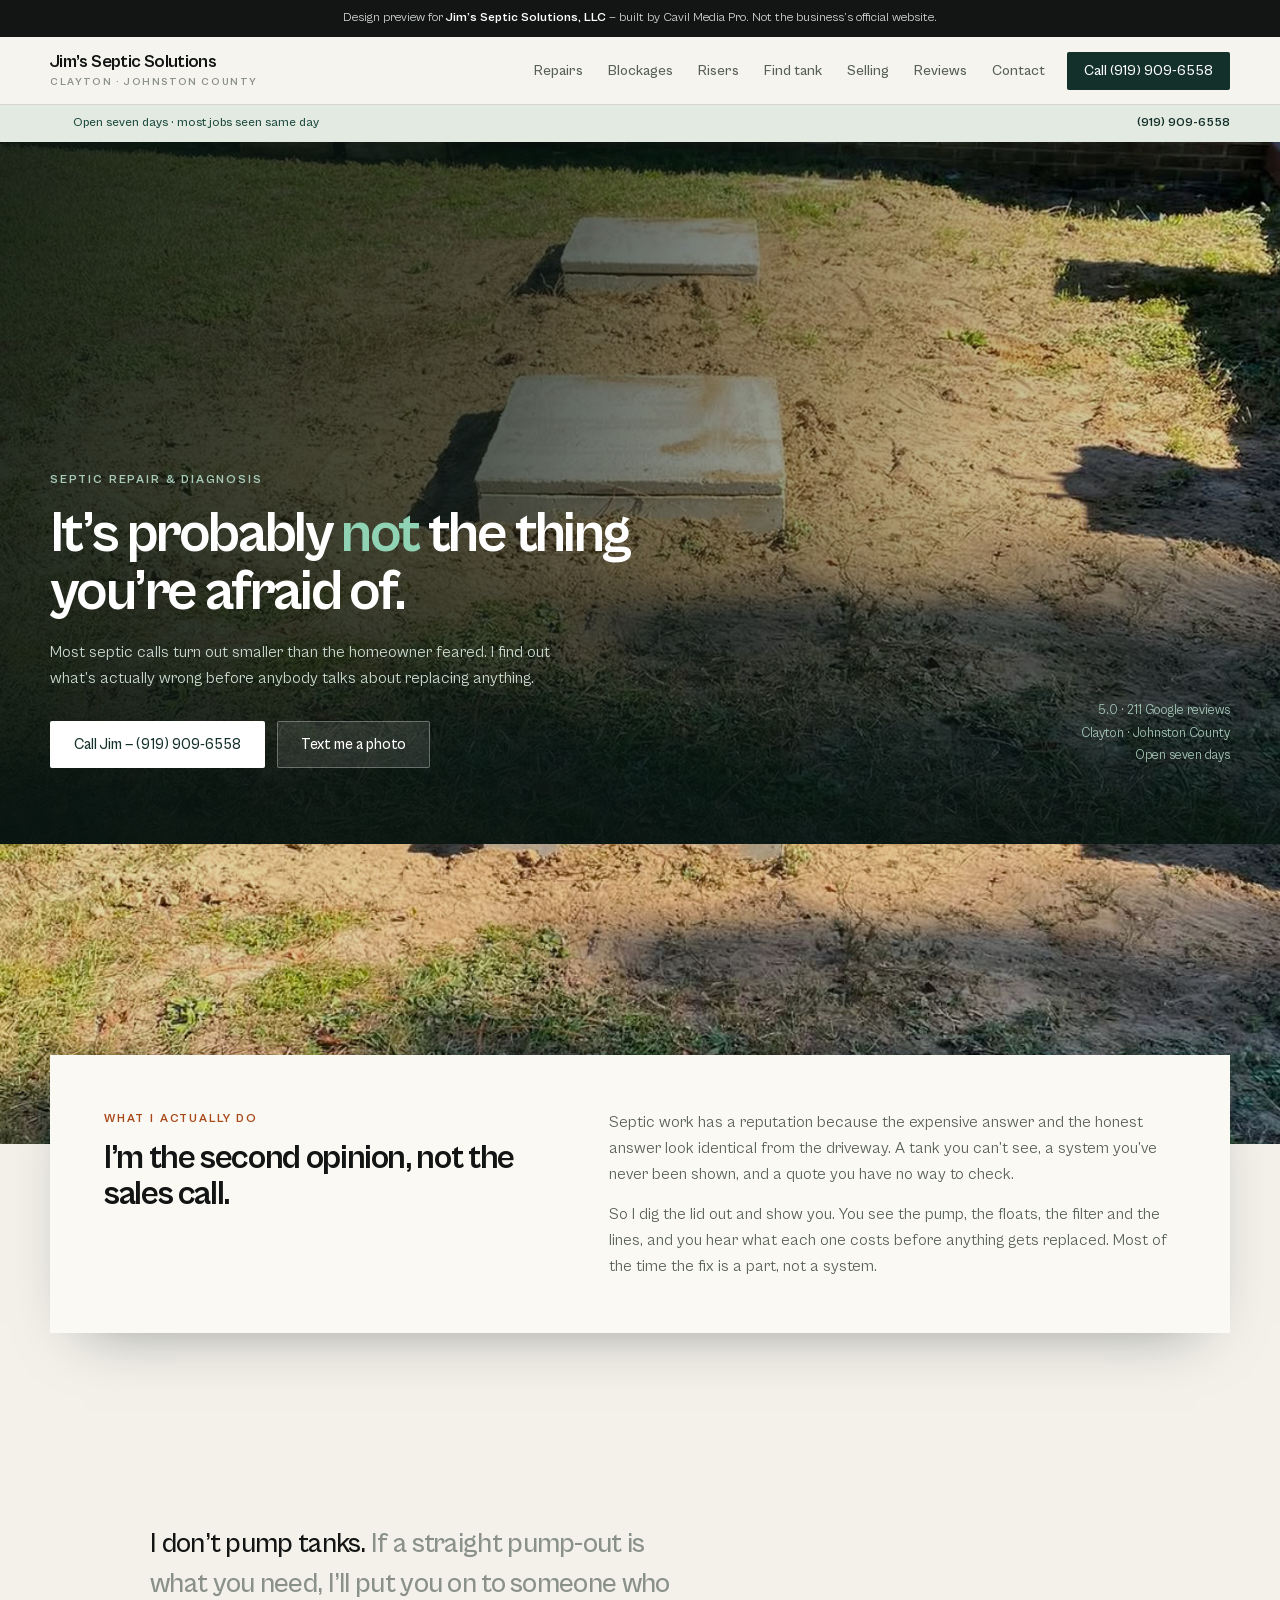
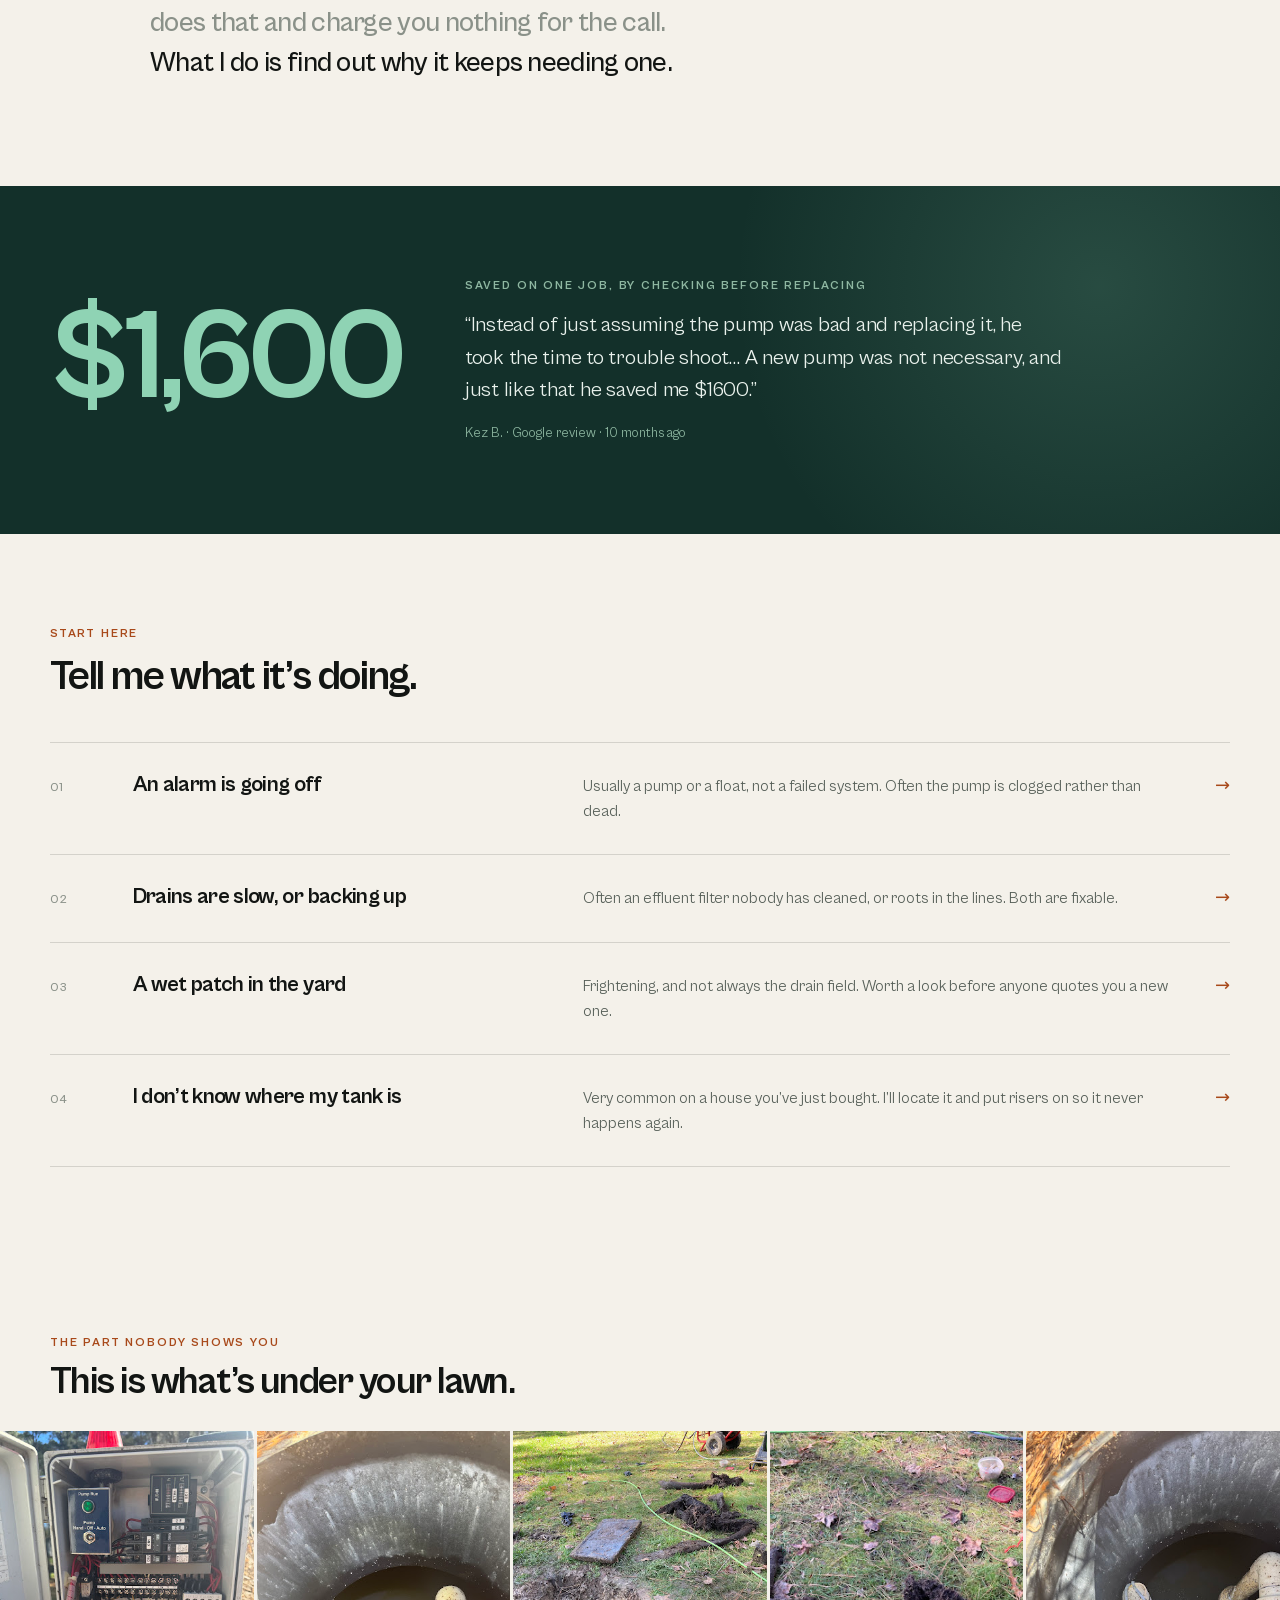
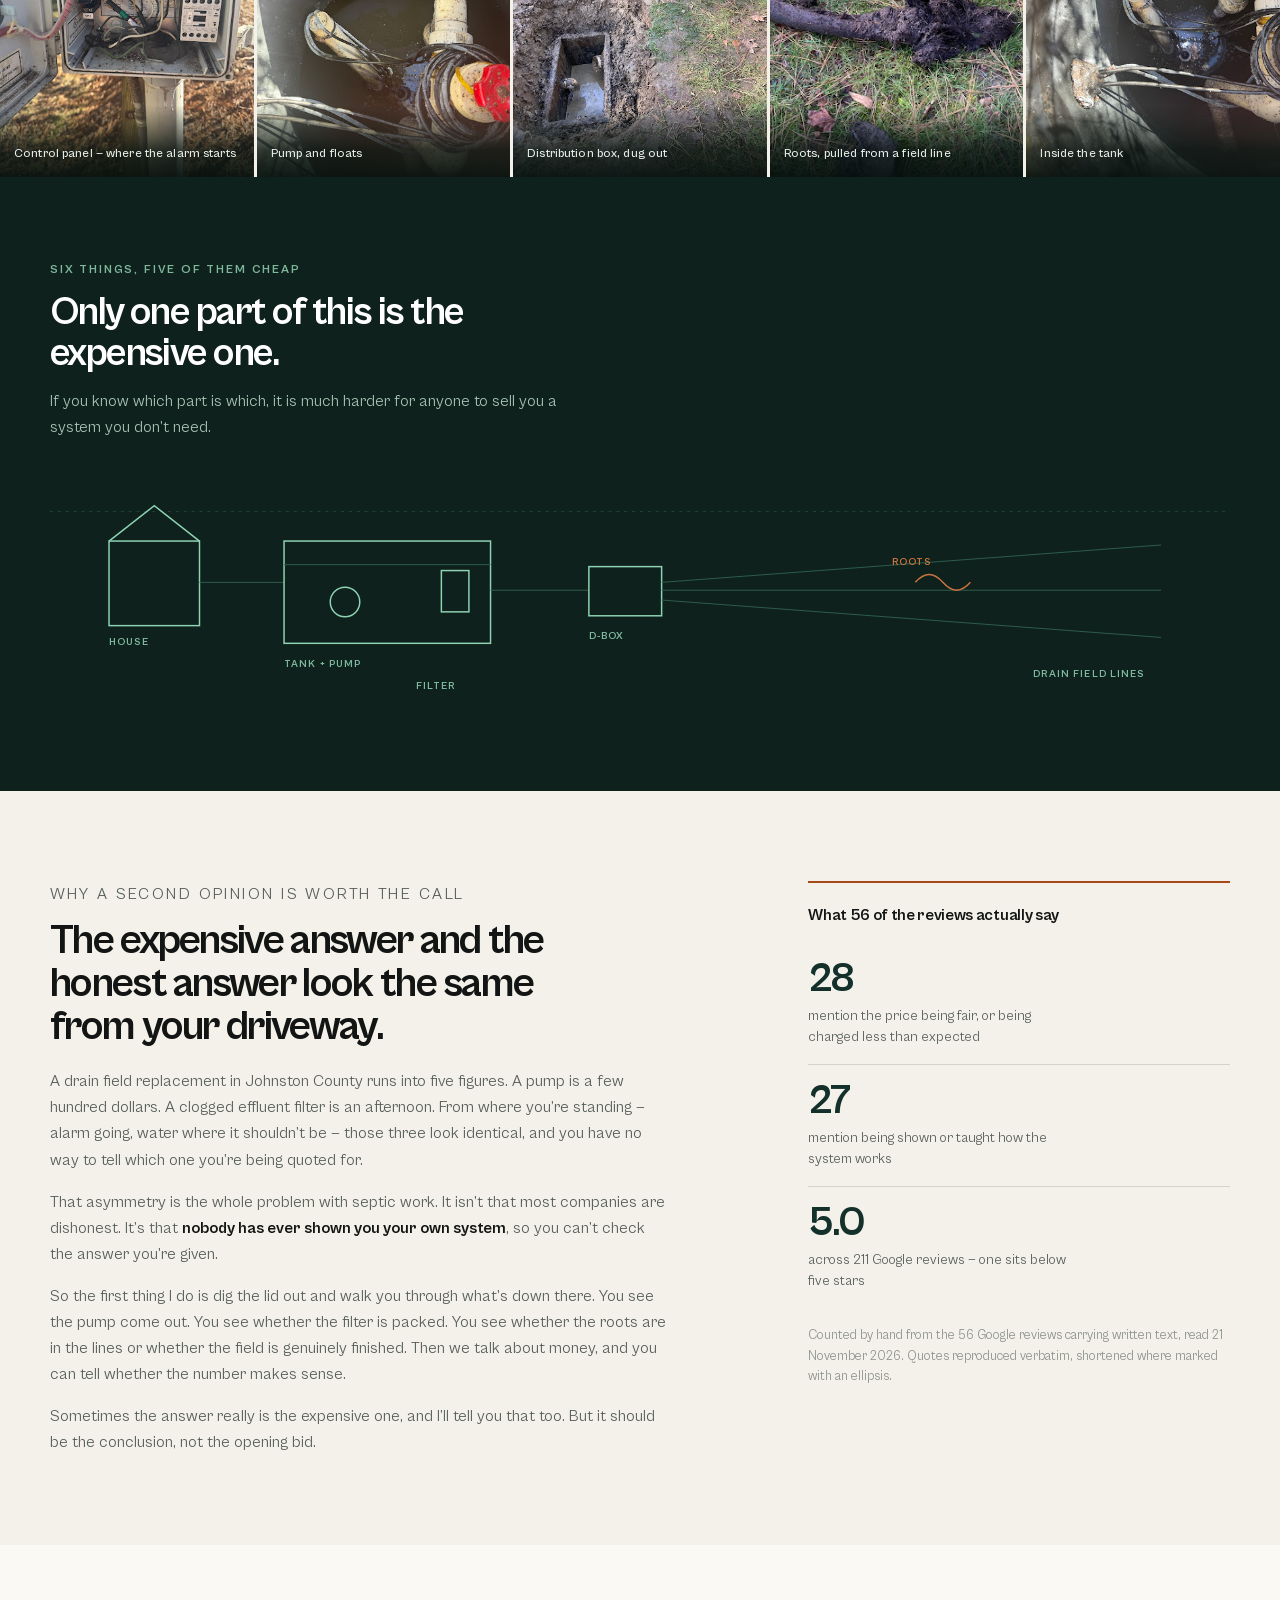
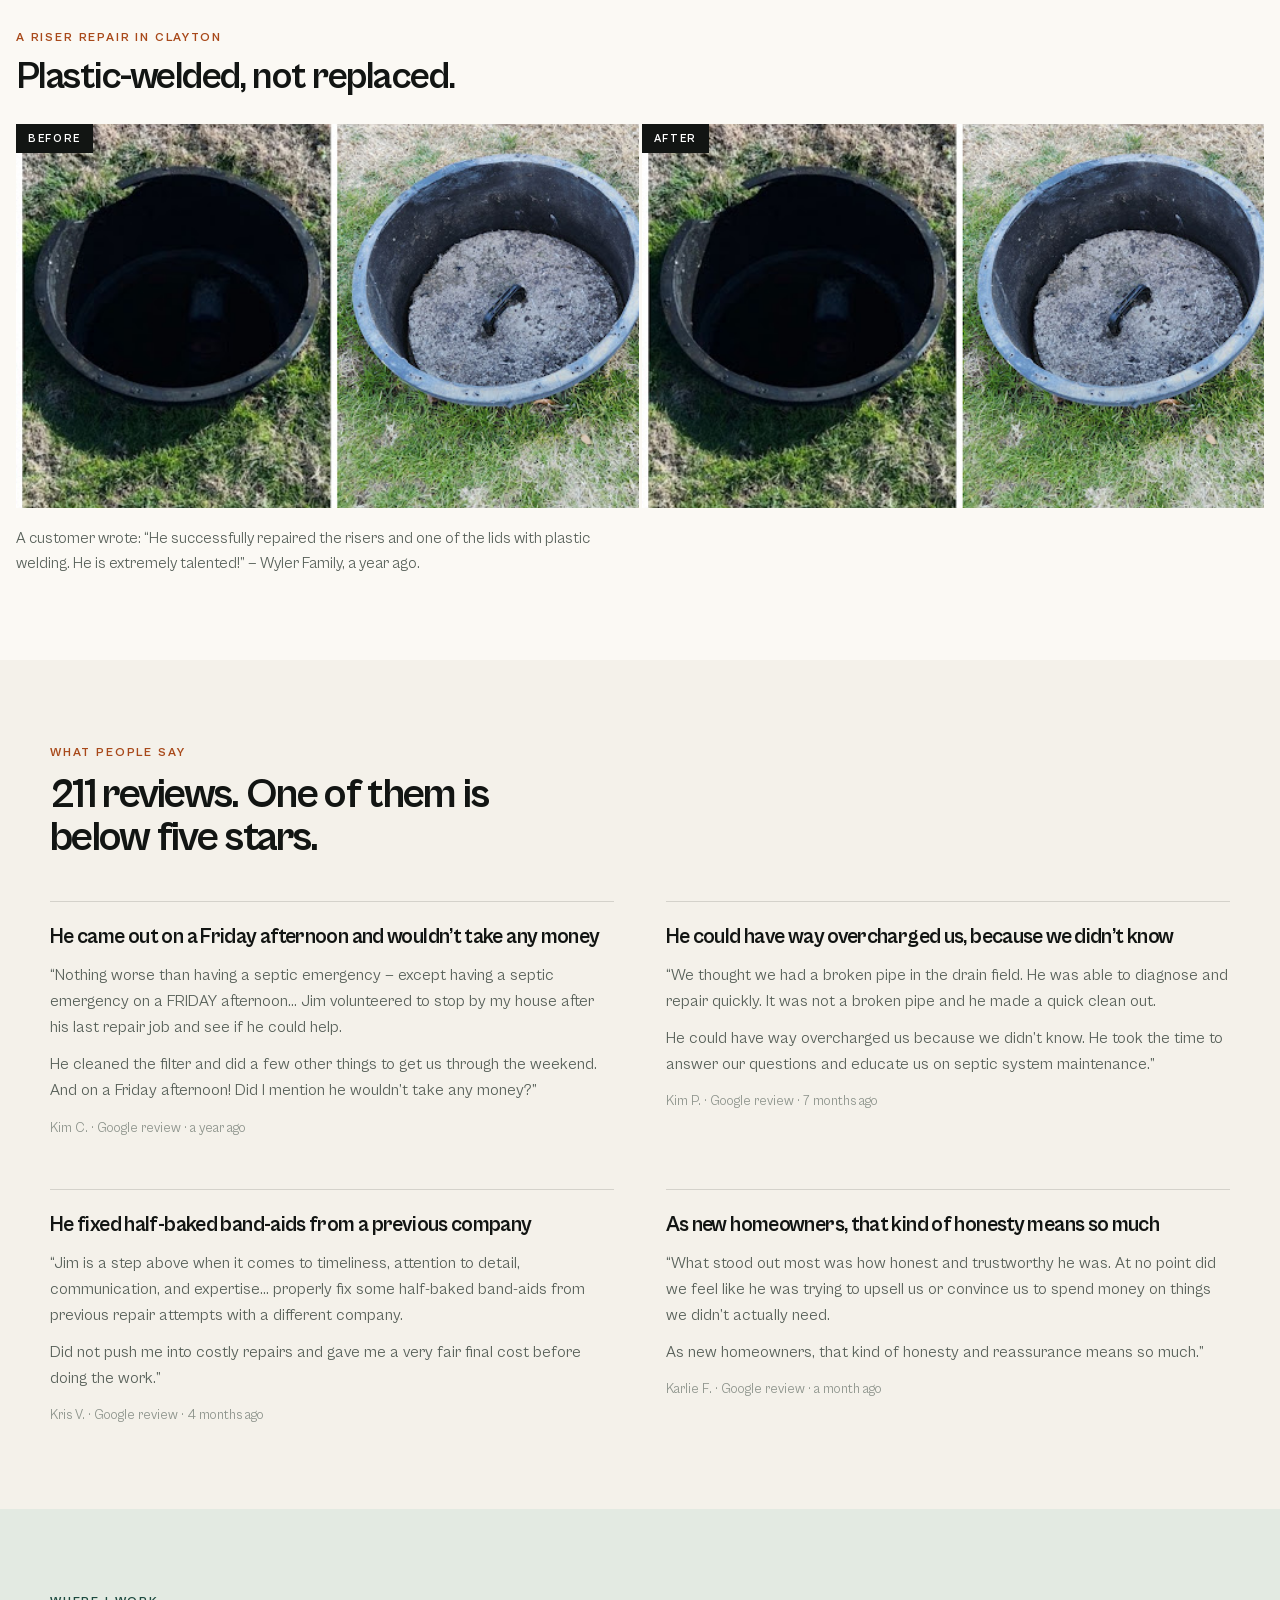
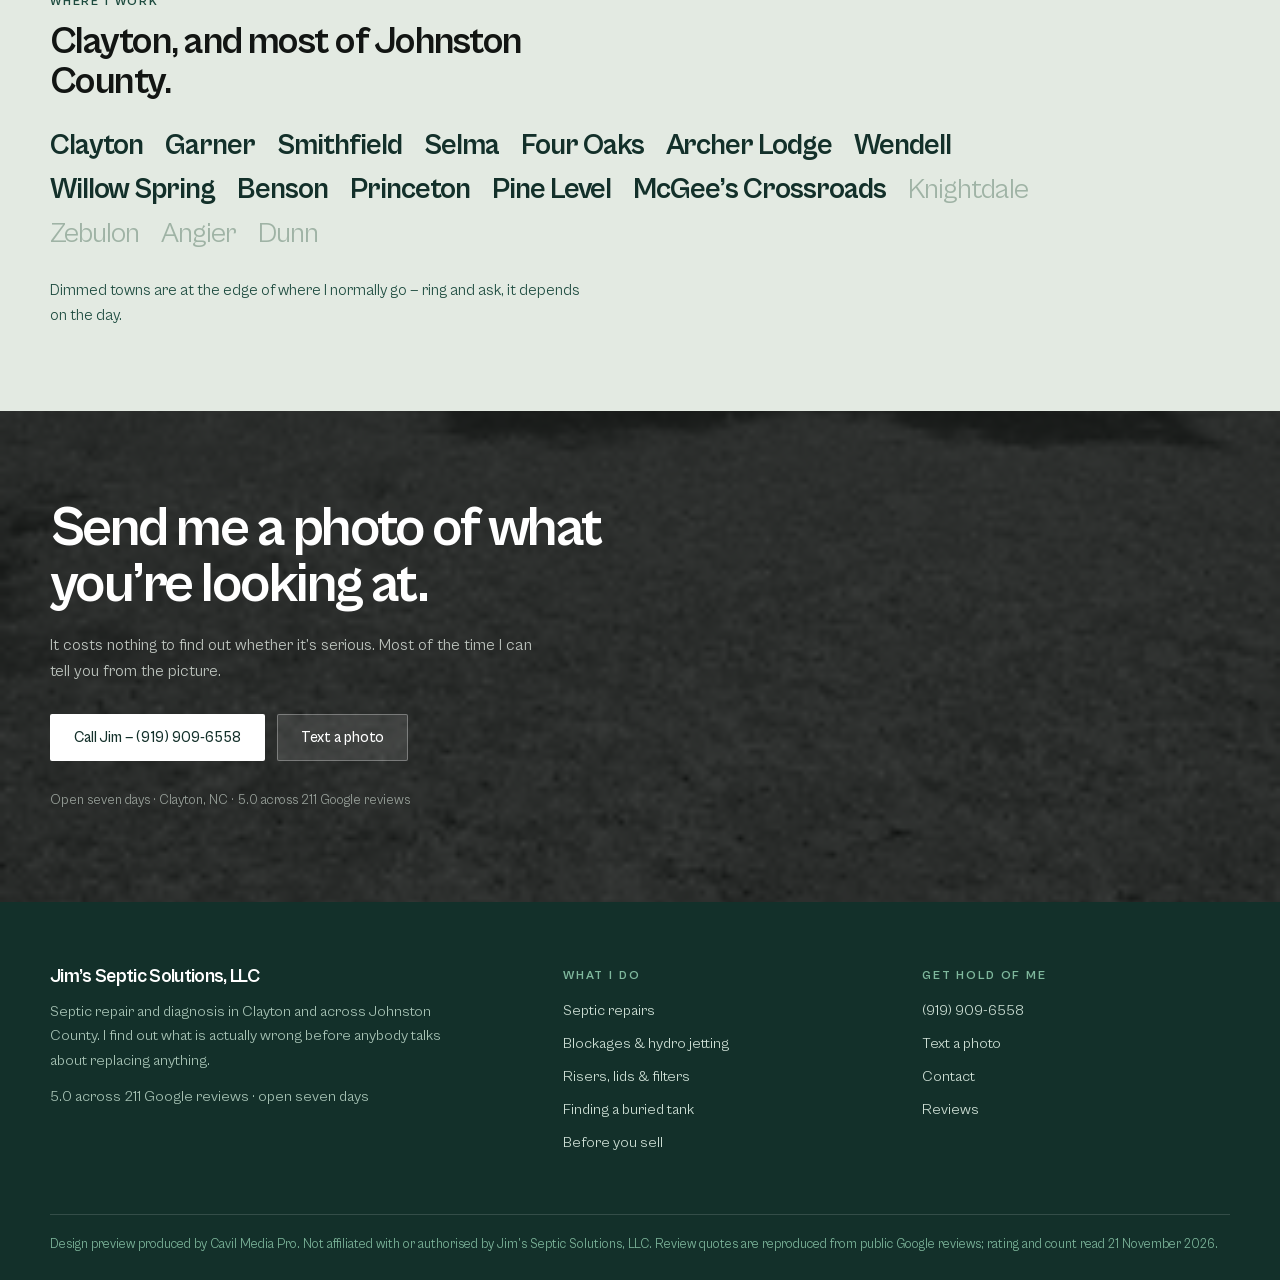
==== commit 92a1ebc7: "Fix hero call-to-action buttons and phone sticky-bar collision Two defects found by looking at the r" ====
--- a/index.html
+++ b/index.html
@@ -43,8 +43,8 @@
     <h1>It&rsquo;s probably <em>not</em> the thing you&rsquo;re afraid of.</h1>
     <p class="lede">Most septic calls turn out smaller than the homeowner feared. I find out what&rsquo;s actually wrong before anybody talks about replacing anything.</p>
     <div class="acts">
-      <a class="b p" href="tel:+19199096558">Call Jim &mdash; (919) 909-6558</a>
-      <a class="b g" href="sms:+19199096558">Text me a photo</a>
+      <a class="btn p" href="tel:+19199096558">Call Jim &mdash; (919) 909-6558</a>
+      <a class="btn g" href="sms:+19199096558">Text me a photo</a>
     </div>
   </div>
   <div class="wrap meta" style="position:absolute;left:0;right:0">
@@ -227,8 +227,8 @@
     <h3>Send me a photo of what you&rsquo;re looking at.</h3>
     <p>It costs nothing to find out whether it&rsquo;s serious. Most of the time I can tell you from the picture.</p>
     <div class="acts">
-      <a class="b p" href="tel:+19199096558">Call Jim &mdash; (919) 909-6558</a>
-      <a class="b g" href="sms:+19199096558">Text a photo</a>
+      <a class="btn p" href="tel:+19199096558">Call Jim &mdash; (919) 909-6558</a>
+      <a class="btn g" href="sms:+19199096558">Text a photo</a>
     </div>
     <p class="hrs">Open seven days &middot; Clayton, NC &middot; 5.0 across 211 Google reviews</p>
   </div>
--- a/site.css
+++ b/site.css
@@ -293,3 +293,16 @@
 .up{opacity:0;transform:translateY(12px);transition:opacity 420ms var(--ease),transform 420ms var(--ease)}
 .up.in{opacity:1;transform:none}
 @media(prefers-reduced-motion:reduce){.up{opacity:1;transform:none;transition:none}}
+
+/* hero actions must clear the sticky call bar on phones */
+@media(max-width:760px){
+  /* let the hero be exactly as tall as its content, so the buttons can
+     never be pushed under the fixed call bar on a short phone */
+  .a01{min-height:0;padding-top:clamp(110px,30vw,190px)}
+  .a01 .in{padding-bottom:clamp(26px,6vw,38px)}
+  /* the fixed call bar already carries Call and Text on phones, and it is
+     always on screen; repeating them in the hero only collides with it */
+  .a01 .acts{display:none}
+  .a01.sm{min-height:0;padding-top:clamp(90px,24vw,150px)}
+  .a12 .wrap{padding-bottom:10px}
+}
